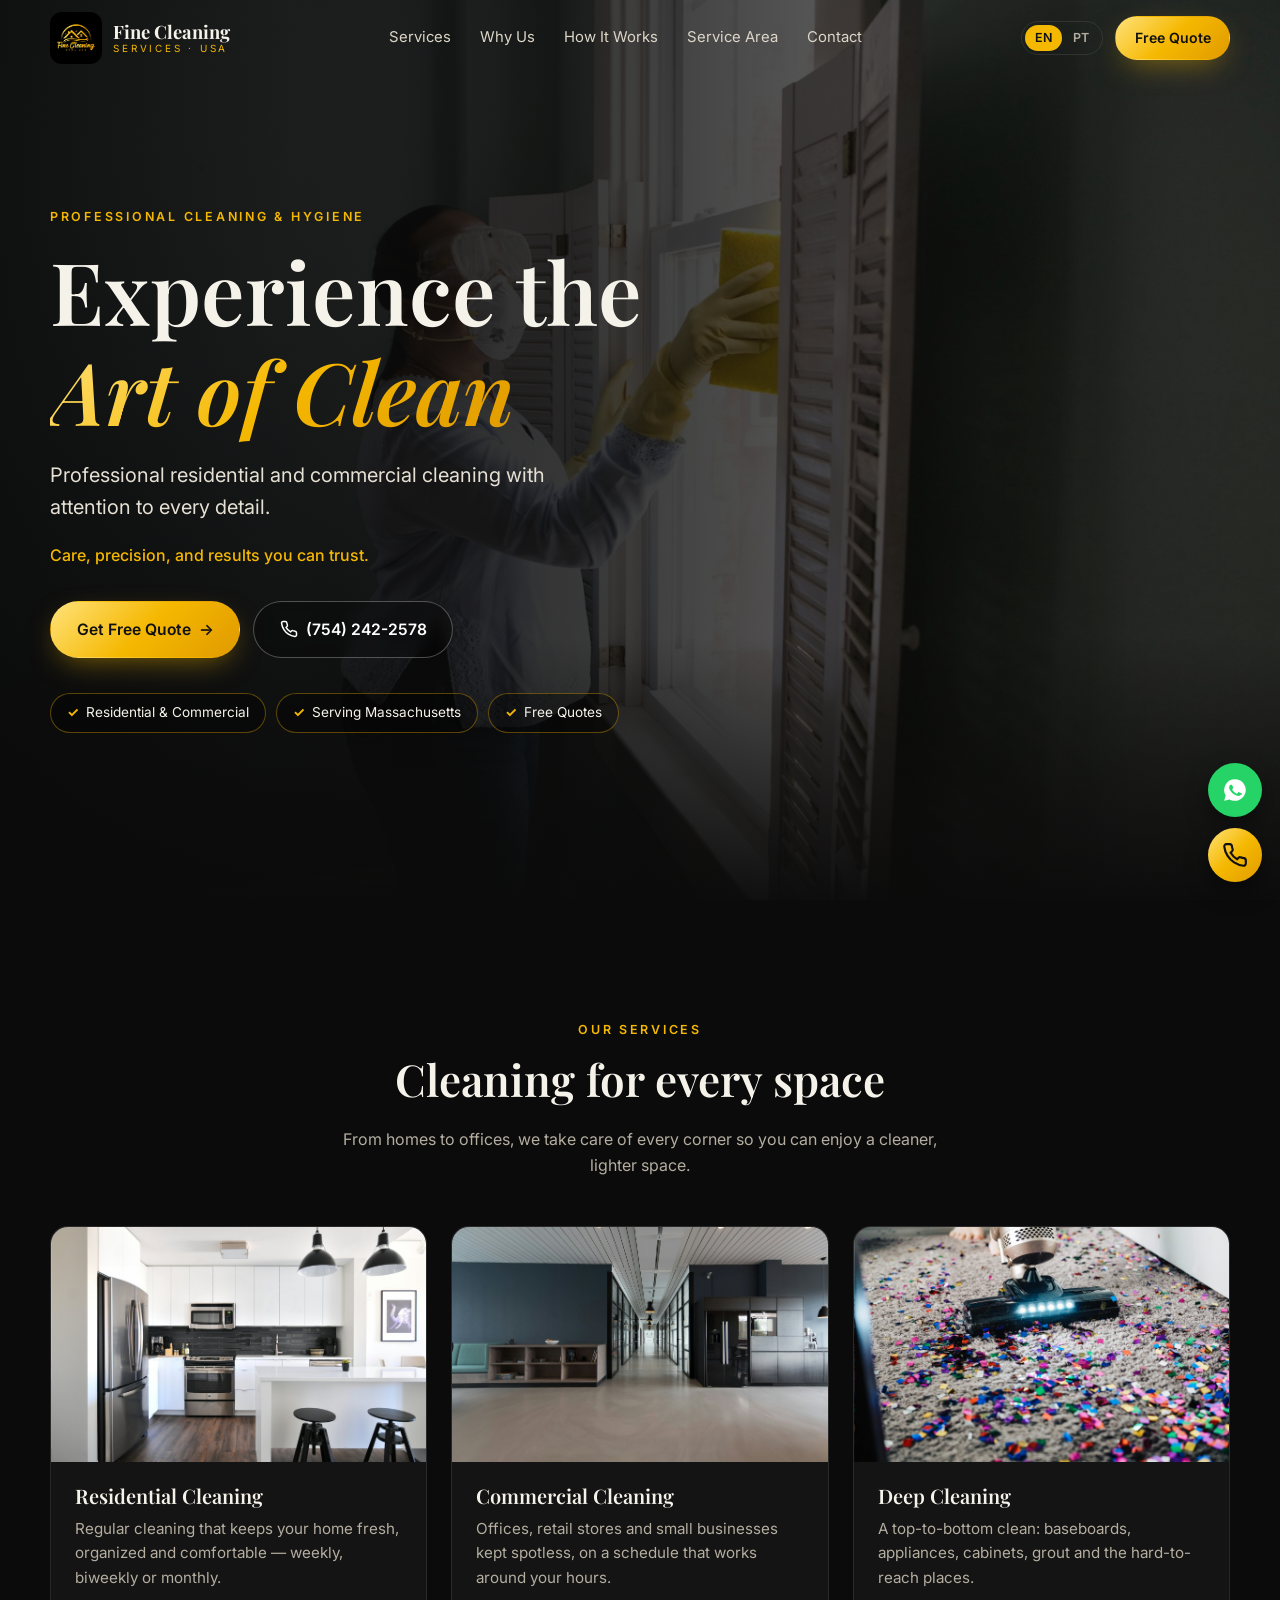
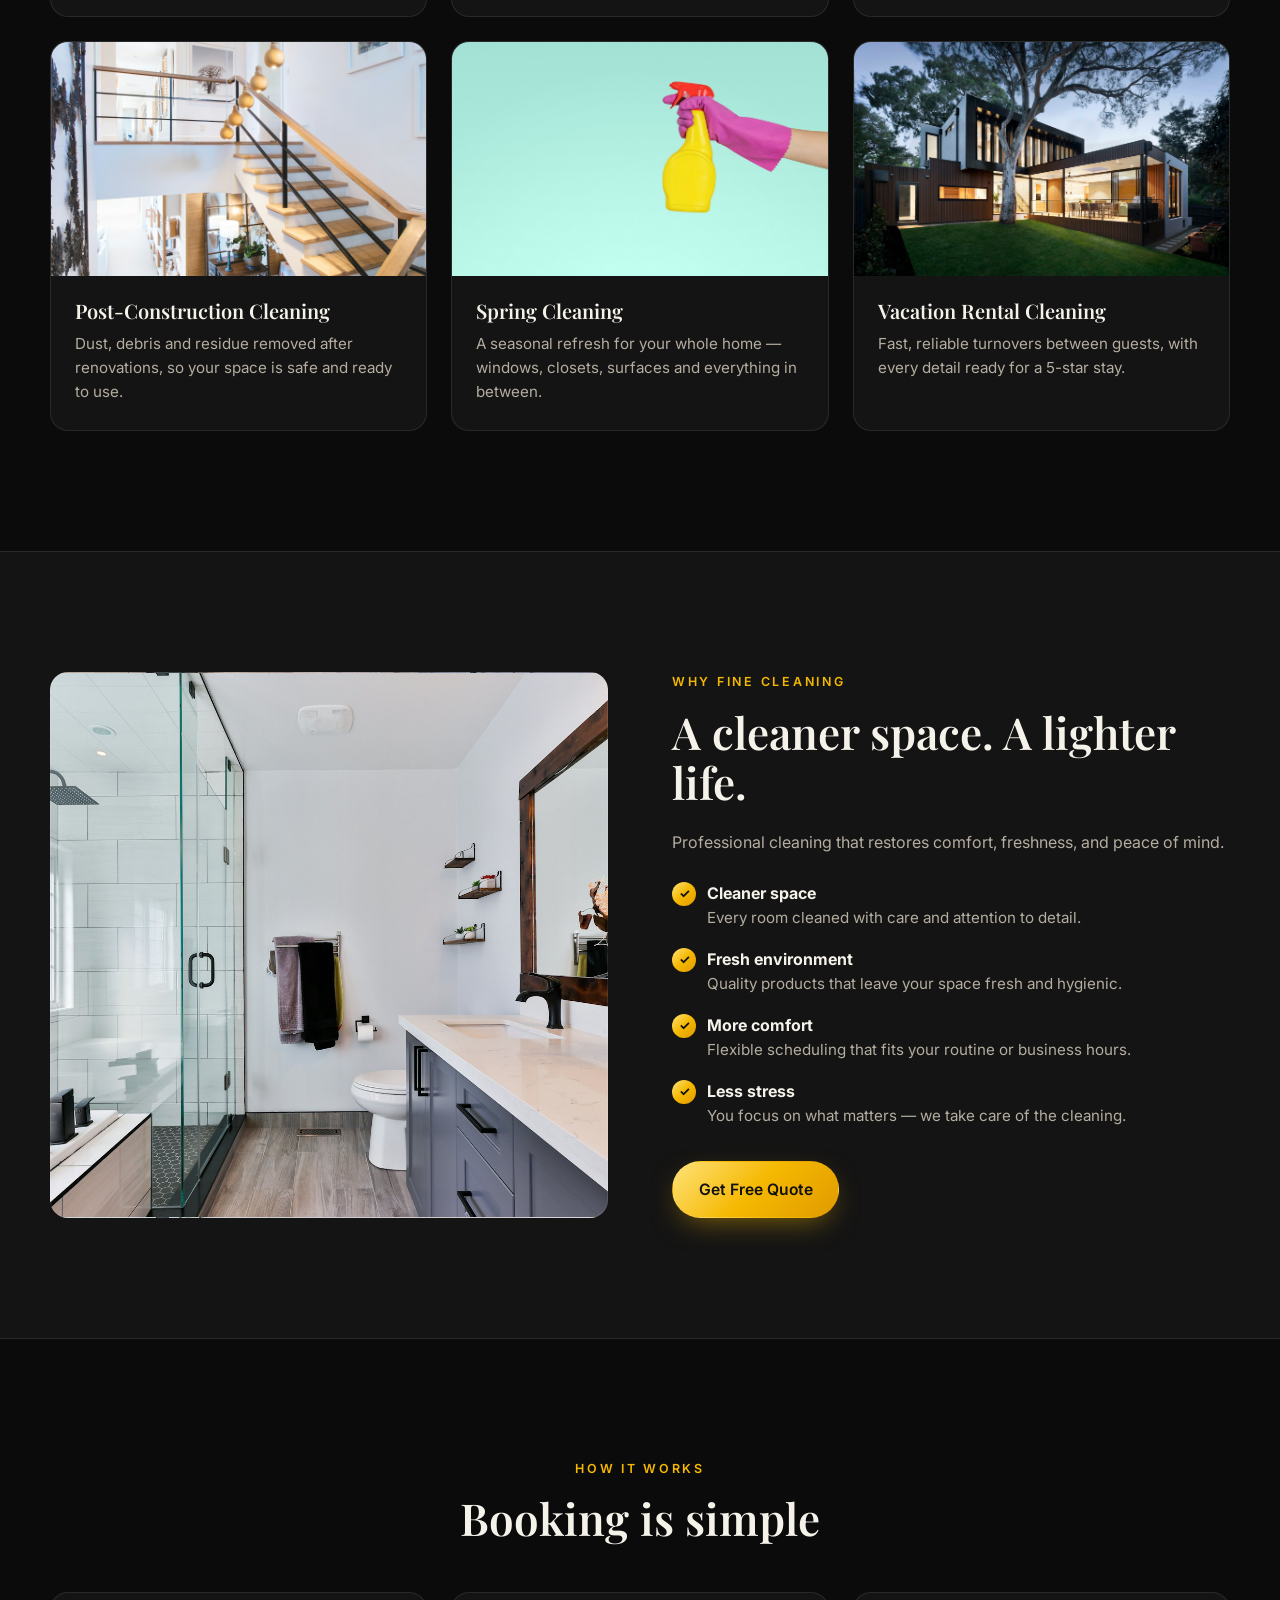
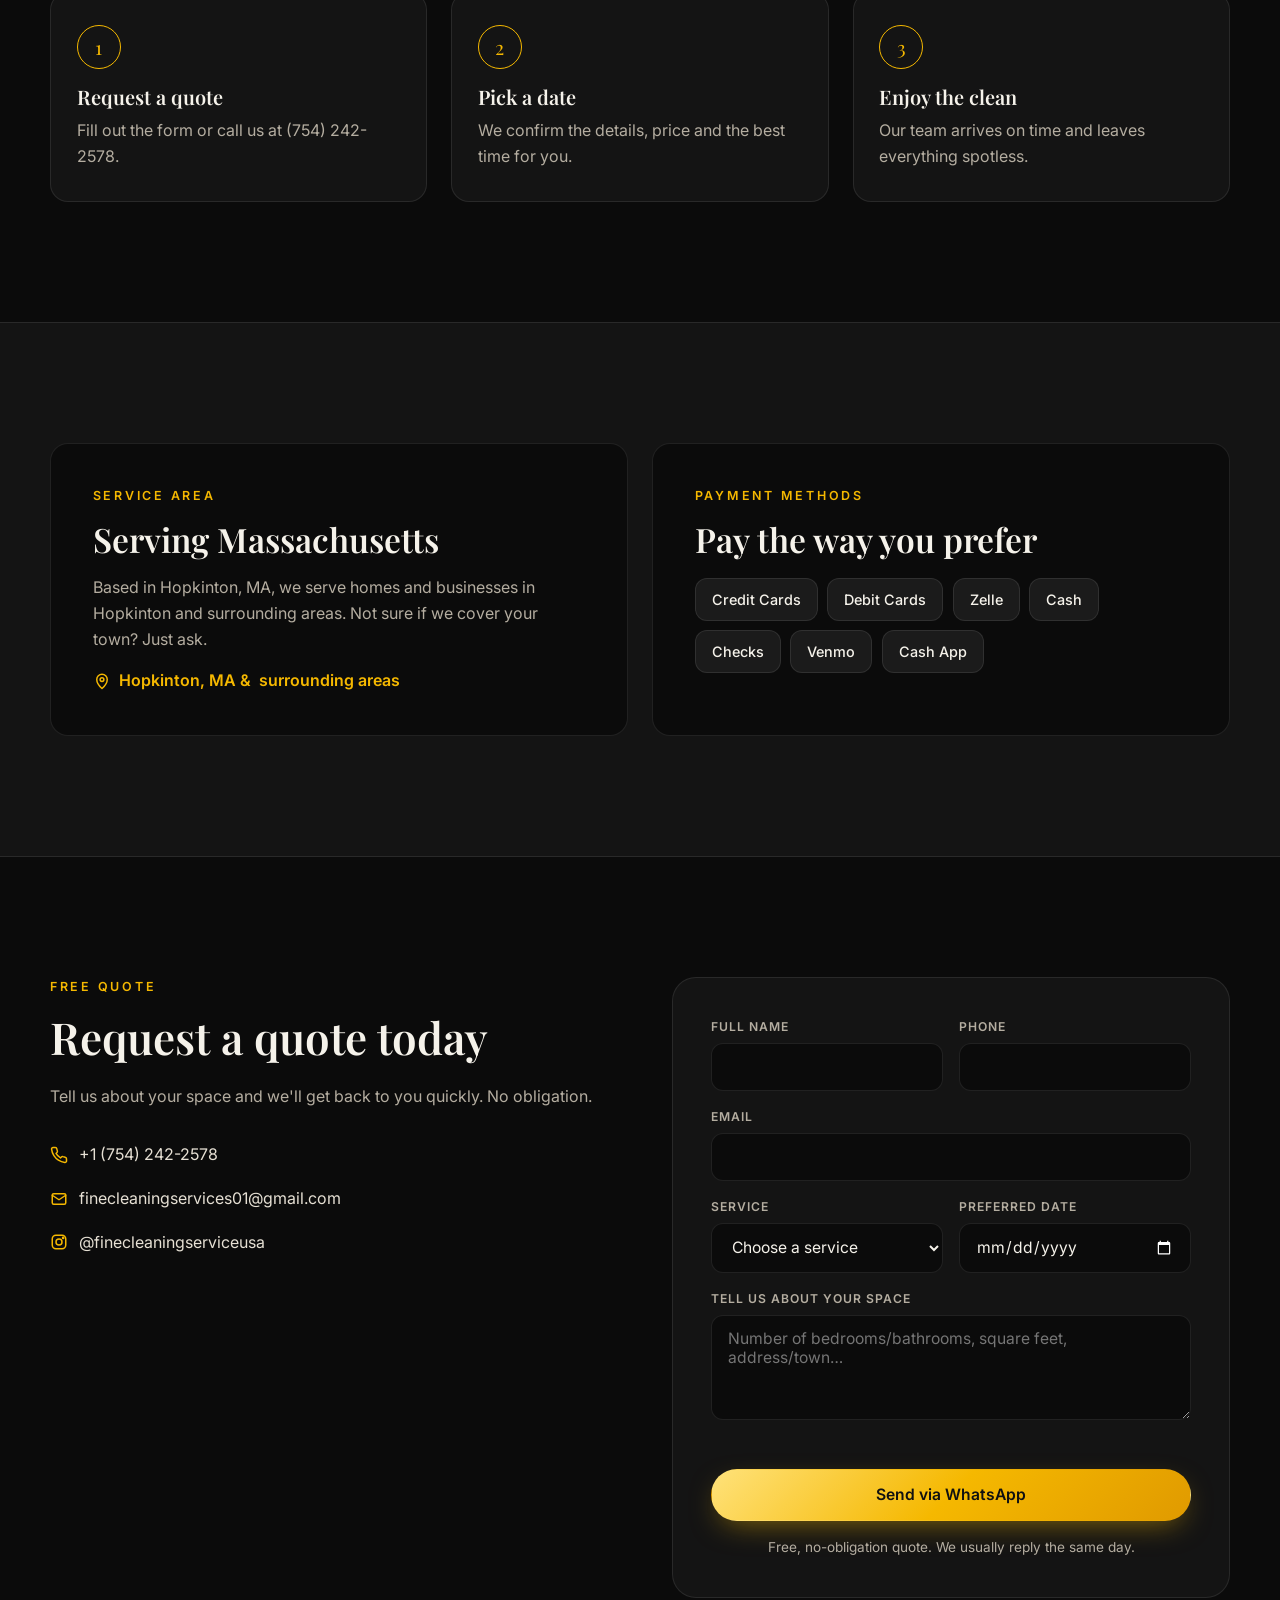
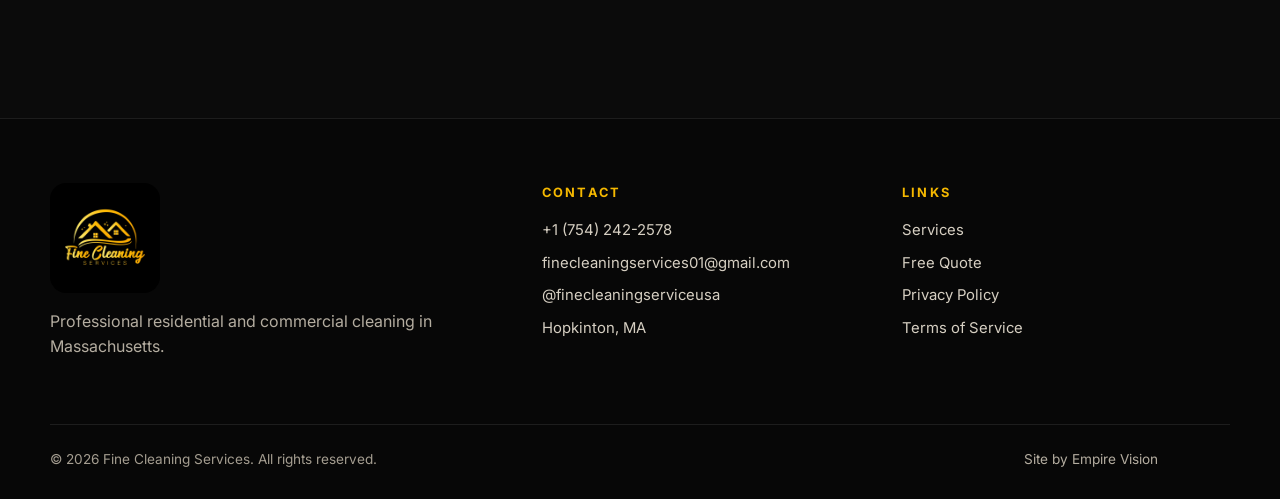
==== index.html @ 03575962 "Fine Cleaning Services website: home, services, quote via WhatsApp, EN/PT, legal pages Co-Authored-B" ====
<!doctype html>
<html lang="en">
<head>
  <meta charset="UTF-8" />
  <meta name="viewport" content="width=device-width, initial-scale=1.0" />
  <title>Fine Cleaning Services — Residential & Commercial Cleaning in Massachusetts</title>
  <meta name="description" content="Professional residential and commercial cleaning in Hopkinton and across Massachusetts. Deep, post-construction, spring and vacation rental cleaning. Free quote: (754) 242-2578." />
  <link rel="canonical" href="https://finecleaningusa.com/" />
  <meta name="theme-color" content="#0B0B0B" />
  <link rel="icon" type="image/webp" href="assets/logo.webp" />
  <link rel="apple-touch-icon" href="assets/logo.webp" />

  <meta property="og:type" content="website" />
  <meta property="og:url" content="https://finecleaningusa.com/" />
  <meta property="og:site_name" content="Fine Cleaning Services" />
  <meta property="og:title" content="Fine Cleaning Services — Residential & Commercial Cleaning in Massachusetts" />
  <meta property="og:description" content="Professional residential and commercial cleaning in Hopkinton and across Massachusetts. Free quote: (754) 242-2578." />
  <meta property="og:image" content="https://finecleaningusa.com/assets/logo.webp" />
  <meta name="twitter:card" content="summary" />
  <meta name="twitter:image" content="https://finecleaningusa.com/assets/logo.webp" />

  <link rel="preconnect" href="https://fonts.googleapis.com" />
  <link rel="preconnect" href="https://fonts.gstatic.com" crossorigin />
  <link href="https://fonts.googleapis.com/css2?family=Inter:wght@400;500;600;700&family=Playfair+Display:wght@500;600;700&display=swap" rel="stylesheet" />
  <link rel="stylesheet" href="assets/styles.css" />

  <script type="application/ld+json">
  {
    "@context": "https://schema.org",
    "@type": "HouseCleaningService",
    "name": "Fine Cleaning Services",
    "alternateName": "Fine Cleaning USA",
    "url": "https://finecleaningusa.com",
    "logo": "https://finecleaningusa.com/assets/logo.webp",
    "telephone": "+1-754-242-2578",
    "email": "finecleaningservices01@gmail.com",
    "address": { "@type": "PostalAddress", "addressLocality": "Hopkinton", "addressRegion": "MA", "addressCountry": "US" },
    "areaServed": ["Hopkinton, MA", "Massachusetts"],
    "paymentAccepted": "Credit Card, Debit Card, Zelle, Cash, Check, Venmo, Cash App",
    "sameAs": ["https://instagram.com/finecleaningserviceusa"]
  }
  </script>
</head>
<body>

<!-- HEADER -->
<header class="header" id="top">
  <div class="container header__inner">
    <a href="#top" class="brand" aria-label="Fine Cleaning Services">
      <img src="assets/logo.webp" alt="Fine Cleaning Services logo" width="52" height="52" />
      <span class="brand__text"><strong>Fine Cleaning</strong><small>SERVICES · USA</small></span>
    </a>
    <nav class="nav" id="nav">
      <a href="#services" data-i18n="nav.services">Services</a>
      <a href="#why" data-i18n="nav.why">Why Us</a>
      <a href="#how" data-i18n="nav.how">How It Works</a>
      <a href="#area" data-i18n="nav.area">Service Area</a>
      <a href="#quote" data-i18n="nav.contact">Contact</a>
    </nav>
    <div class="header__actions">
      <div class="lang" role="group" aria-label="Language">
        <button type="button" data-lang="en" class="is-active">EN</button>
        <button type="button" data-lang="pt">PT</button>
      </div>
      <a href="#quote" class="btn btn--gold btn--sm hide-sm" data-i18n="cta.quote">Free Quote</a>
      <button class="menu-btn" id="menuBtn" aria-label="Menu" aria-expanded="false"><span></span><span></span></button>
    </div>
  </div>
</header>

<main>
<!-- HERO -->
<section class="hero">
  <div class="hero__bg" style="background-image:url('assets/img/hero.jpg')"></div>
  <div class="container hero__content">
    <p class="eyebrow" data-i18n="hero.eyebrow">Professional cleaning &amp; hygiene</p>
    <h1 class="hero__title"><span data-i18n="hero.t1">Experience the</span><br /><em class="gold-text" data-i18n="hero.t2">Art of Clean</em></h1>
    <p class="hero__sub" data-i18n="hero.sub">Professional residential and commercial cleaning with attention to every detail.</p>
    <p class="hero__tag" data-i18n="hero.tag">Care, precision, and results you can trust.</p>
    <div class="hero__ctas">
      <a href="#quote" class="btn btn--gold"><span data-i18n="cta.getQuote">Get Free Quote</span> <span aria-hidden="true">→</span></a>
      <a href="tel:+17542422578" class="btn btn--ghost"><svg class="ico" viewBox="0 0 24 24"><path d="M22 16.9v3a2 2 0 0 1-2.2 2 19.8 19.8 0 0 1-8.6-3.1 19.5 19.5 0 0 1-6-6A19.8 19.8 0 0 1 2.1 4.2 2 2 0 0 1 4.1 2h3a2 2 0 0 1 2 1.7c.1 1 .4 1.9.7 2.8a2 2 0 0 1-.5 2.1L8 9.9a16 16 0 0 0 6 6l1.3-1.3a2 2 0 0 1 2.1-.4c.9.3 1.8.6 2.8.7a2 2 0 0 1 1.7 2z"/></svg> (754) 242-2578</a>
    </div>
    <ul class="chips">
      <li data-i18n="chip.1">Residential &amp; Commercial</li>
      <li data-i18n="chip.2">Serving Massachusetts</li>
      <li data-i18n="chip.3">Free Quotes</li>
    </ul>
  </div>
</section>

<!-- SERVICES -->
<section class="section" id="services">
  <div class="container">
    <div class="section__head">
      <p class="eyebrow" data-i18n="services.eyebrow">Our services</p>
      <h2 data-i18n="services.title">Cleaning for every space</h2>
      <p class="muted" data-i18n="services.sub">From homes to offices, we take care of every corner so you can enjoy a cleaner, lighter space.</p>
    </div>
    <div class="grid grid--3">
      <article class="card">
        <div class="card__img" style="background-image:url('assets/img/residential.jpg')"></div>
        <div class="card__body"><h3 data-i18n="s.res.t">Residential Cleaning</h3><p data-i18n="s.res.d">Regular cleaning that keeps your home fresh, organized and comfortable — weekly, biweekly or monthly.</p></div>
      </article>
      <article class="card">
        <div class="card__img" style="background-image:url('assets/img/commercial.jpg')"></div>
        <div class="card__body"><h3 data-i18n="s.com.t">Commercial Cleaning</h3><p data-i18n="s.com.d">Offices, retail stores and small businesses kept spotless, on a schedule that works around your hours.</p></div>
      </article>
      <article class="card">
        <div class="card__img" style="background-image:url('assets/img/deep.jpg')"></div>
        <div class="card__body"><h3 data-i18n="s.deep.t">Deep Cleaning</h3><p data-i18n="s.deep.d">A top-to-bottom clean: baseboards, appliances, cabinets, grout and the hard-to-reach places.</p></div>
      </article>
      <article class="card">
        <div class="card__img" style="background-image:url('assets/img/post-construction.jpg')"></div>
        <div class="card__body"><h3 data-i18n="s.post.t">Post-Construction Cleaning</h3><p data-i18n="s.post.d">Dust, debris and residue removed after renovations, so your space is safe and ready to use.</p></div>
      </article>
      <article class="card">
        <div class="card__img" style="background-image:url('assets/img/spring.jpg')"></div>
        <div class="card__body"><h3 data-i18n="s.spring.t">Spring Cleaning</h3><p data-i18n="s.spring.d">A seasonal refresh for your whole home — windows, closets, surfaces and everything in between.</p></div>
      </article>
      <article class="card">
        <div class="card__img" style="background-image:url('assets/img/vacation.jpg')"></div>
        <div class="card__body"><h3 data-i18n="s.vac.t">Vacation Rental Cleaning</h3><p data-i18n="s.vac.d">Fast, reliable turnovers between guests, with every detail ready for a 5-star stay.</p></div>
      </article>
    </div>
  </div>
</section>

<!-- WHY -->
<section class="section section--alt" id="why">
  <div class="container split">
    <div class="split__img" style="background-image:url('assets/img/about.jpg')"></div>
    <div>
      <p class="eyebrow" data-i18n="why.eyebrow">Why Fine Cleaning</p>
      <h2 data-i18n="why.title">A cleaner space. A lighter life.</h2>
      <p class="muted" data-i18n="why.sub">Professional cleaning that restores comfort, freshness, and peace of mind.</p>
      <ul class="checks">
        <li><b data-i18n="why.1t">Cleaner space</b><span data-i18n="why.1d">Every room cleaned with care and attention to detail.</span></li>
        <li><b data-i18n="why.2t">Fresh environment</b><span data-i18n="why.2d">Quality products that leave your space fresh and hygienic.</span></li>
        <li><b data-i18n="why.3t">More comfort</b><span data-i18n="why.3d">Flexible scheduling that fits your routine or business hours.</span></li>
        <li><b data-i18n="why.4t">Less stress</b><span data-i18n="why.4d">You focus on what matters — we take care of the cleaning.</span></li>
      </ul>
      <a href="#quote" class="btn btn--gold" data-i18n="cta.getQuote">Get Free Quote</a>
    </div>
  </div>
</section>

<!-- HOW -->
<section class="section" id="how">
  <div class="container">
    <div class="section__head">
      <p class="eyebrow" data-i18n="how.eyebrow">How it works</p>
      <h2 data-i18n="how.title">Booking is simple</h2>
    </div>
    <ol class="steps">
      <li><span class="steps__n">1</span><h3 data-i18n="how.1t">Request a quote</h3><p data-i18n="how.1d">Fill out the form or call us at (754) 242-2578.</p></li>
      <li><span class="steps__n">2</span><h3 data-i18n="how.2t">Pick a date</h3><p data-i18n="how.2d">We confirm the details, price and the best time for you.</p></li>
      <li><span class="steps__n">3</span><h3 data-i18n="how.3t">Enjoy the clean</h3><p data-i18n="how.3d">Our team arrives on time and leaves everything spotless.</p></li>
    </ol>
  </div>
</section>

<!-- AREA + PAYMENT -->
<section class="section section--alt" id="area">
  <div class="container grid grid--2">
    <div class="panel">
      <p class="eyebrow" data-i18n="area.eyebrow">Service area</p>
      <h2 data-i18n="area.title">Serving Massachusetts</h2>
      <p class="muted" data-i18n="area.sub">Based in Hopkinton, MA, we serve homes and businesses in Hopkinton and surrounding areas. Not sure if we cover your town? Just ask.</p>
      <p class="pin"><svg class="ico" viewBox="0 0 24 24"><path d="M12 22s7-6.2 7-12a7 7 0 1 0-14 0c0 5.8 7 12 7 12z"/><circle cx="12" cy="10" r="2.5"/></svg> Hopkinton, MA &amp; <span data-i18n="area.around">surrounding areas</span></p>
    </div>
    <div class="panel">
      <p class="eyebrow" data-i18n="pay.eyebrow">Payment methods</p>
      <h2 data-i18n="pay.title">Pay the way you prefer</h2>
      <ul class="pay">
        <li data-i18n="pay.credit">Credit Cards</li>
        <li data-i18n="pay.debit">Debit Cards</li>
        <li>Zelle</li>
        <li data-i18n="pay.cash">Cash</li>
        <li data-i18n="pay.checks">Checks</li>
        <li>Venmo</li>
        <li>Cash App</li>
      </ul>
    </div>
  </div>
</section>

<!-- QUOTE -->
<section class="section quote" id="quote">
  <div class="container grid grid--2 quote__grid">
    <div>
      <p class="eyebrow" data-i18n="quote.eyebrow">Free quote</p>
      <h2 data-i18n="quote.title">Request a quote today</h2>
      <p class="muted" data-i18n="quote.sub">Tell us about your space and we'll get back to you quickly. No obligation.</p>
      <ul class="contact">
        <li><a href="tel:+17542422578"><svg class="ico" viewBox="0 0 24 24"><path d="M22 16.9v3a2 2 0 0 1-2.2 2 19.8 19.8 0 0 1-8.6-3.1 19.5 19.5 0 0 1-6-6A19.8 19.8 0 0 1 2.1 4.2 2 2 0 0 1 4.1 2h3a2 2 0 0 1 2 1.7c.1 1 .4 1.9.7 2.8a2 2 0 0 1-.5 2.1L8 9.9a16 16 0 0 0 6 6l1.3-1.3a2 2 0 0 1 2.1-.4c.9.3 1.8.6 2.8.7a2 2 0 0 1 1.7 2z"/></svg> +1 (754) 242-2578</a></li>
        <li><a href="mailto:finecleaningservices01@gmail.com"><svg class="ico" viewBox="0 0 24 24"><rect x="3" y="5" width="18" height="14" rx="2"/><path d="m3 7 9 6 9-6"/></svg> finecleaningservices01@gmail.com</a></li>
        <li><a href="https://instagram.com/finecleaningserviceusa" target="_blank" rel="noopener"><svg class="ico" viewBox="0 0 24 24"><rect x="3" y="3" width="18" height="18" rx="5"/><circle cx="12" cy="12" r="4"/><circle cx="17.5" cy="6.5" r=".8"/></svg> @finecleaningserviceusa</a></li>
      </ul>
    </div>

    <form class="form" id="quoteForm" novalidate>
      <div class="form__row">
        <label><span data-i18n="f.name">Full name</span><input name="name" required maxlength="80" autocomplete="name" /></label>
        <label><span data-i18n="f.phone">Phone</span><input name="phone" type="tel" required maxlength="25" autocomplete="tel" /></label>
      </div>
      <label><span data-i18n="f.email">Email</span><input name="email" type="email" required maxlength="255" autocomplete="email" /></label>
      <div class="form__row">
        <label><span data-i18n="f.service">Service</span>
          <select name="service" required>
            <option value="" data-i18n="f.choose">Choose a service</option>
            <option data-i18n="s.res.t">Residential Cleaning</option>
            <option data-i18n="s.com.t">Commercial Cleaning</option>
            <option data-i18n="s.deep.t">Deep Cleaning</option>
            <option data-i18n="s.post.t">Post-Construction Cleaning</option>
            <option data-i18n="s.spring.t">Spring Cleaning</option>
            <option data-i18n="s.vac.t">Vacation Rental Cleaning</option>
          </select>
        </label>
        <label><span data-i18n="f.date">Preferred date</span><input name="date" type="date" required /></label>
      </div>
      <label><span data-i18n="f.msg">Tell us about your space</span><textarea name="message" rows="4" maxlength="1000" data-i18n-ph="f.msgPh" placeholder="Number of bedrooms/bathrooms, square feet, address/town…"></textarea></label>
      <p class="form__error" id="formError" role="alert"></p>
      <button class="btn btn--gold btn--block" type="submit"><span data-i18n="f.submit">Send via WhatsApp</span></button>
      <p class="form__note" data-i18n="f.note">Free, no-obligation quote. We usually reply the same day.</p>
      <div class="form__done" id="formDone" hidden>
        <h3 data-i18n="f.doneT">Thank you!</h3>
        <p data-i18n="f.doneD">WhatsApp opened with your request. Just tap send — we'll get back to you soon.</p>
      </div>
    </form>
  </div>
</section>
</main>

<!-- FOOTER -->
<footer class="footer">
  <div class="container footer__grid">
    <div>
      <img src="assets/logo.webp" alt="Fine Cleaning Services" width="110" height="110" />
      <p class="muted" data-i18n="foot.about">Professional residential and commercial cleaning in Massachusetts.</p>
    </div>
    <div>
      <h4 data-i18n="foot.contact">Contact</h4>
      <ul>
        <li><a href="tel:+17542422578">+1 (754) 242-2578</a></li>
        <li><a href="mailto:finecleaningservices01@gmail.com">finecleaningservices01@gmail.com</a></li>
        <li><a href="https://instagram.com/finecleaningserviceusa" target="_blank" rel="noopener">@finecleaningserviceusa</a></li>
        <li>Hopkinton, MA</li>
      </ul>
    </div>
    <div>
      <h4 data-i18n="foot.links">Links</h4>
      <ul>
        <li><a href="#services" data-i18n="nav.services">Services</a></li>
        <li><a href="#quote" data-i18n="cta.quote">Free Quote</a></li>
        <li><a href="privacy.html" data-i18n="foot.privacy">Privacy Policy</a></li>
        <li><a href="terms.html" data-i18n="foot.terms">Terms of Service</a></li>
      </ul>
    </div>
  </div>
  <div class="container footer__bottom">
    <span>© <span id="year"></span> Fine Cleaning Services. <span data-i18n="foot.rights">All rights reserved.</span></span>
    <span class="muted">Site by Empire Vision</span>
  </div>
</footer>

<!-- FLOATING -->
<div class="float">
  <a href="https://wa.me/17542422578" target="_blank" rel="noopener" class="float__btn float__btn--wa" aria-label="WhatsApp">
    <svg viewBox="0 0 24 24"><path d="M12 2a10 10 0 0 0-8.6 15.1L2 22l5-1.3A10 10 0 1 0 12 2zm5.5 14.2c-.2.6-1.3 1.2-1.8 1.2-.5.1-1 .2-3.3-.7-2.8-1.1-4.5-4-4.7-4.2-.1-.2-1.1-1.5-1.1-2.8s.7-2 1-2.3c.2-.3.5-.3.7-.3h.5c.2 0 .4 0 .6.5l.9 2.1c.1.2.1.3 0 .5l-.3.5-.4.4c-.1.1-.3.3-.1.6.2.3.8 1.3 1.7 2.1 1.2 1 2.1 1.3 2.4 1.5.3.1.5.1.6-.1l.9-1.1c.2-.3.4-.2.7-.1l2 1c.3.1.5.2.5.3.1.1.1.6-.1 1.2z"/></svg>
  </a>
  <a href="tel:+17542422578" class="float__btn float__btn--call" aria-label="Call">
    <svg viewBox="0 0 24 24"><path d="M22 16.9v3a2 2 0 0 1-2.2 2 19.8 19.8 0 0 1-8.6-3.1 19.5 19.5 0 0 1-6-6A19.8 19.8 0 0 1 2.1 4.2 2 2 0 0 1 4.1 2h3a2 2 0 0 1 2 1.7c.1 1 .4 1.9.7 2.8a2 2 0 0 1-.5 2.1L8 9.9a16 16 0 0 0 6 6l1.3-1.3a2 2 0 0 1 2.1-.4c.9.3 1.8.6 2.8.7a2 2 0 0 1 1.7 2z"/></svg>
  </a>
</div>

<script src="assets/main.js"></script>
</body>
</html>
---- assets/styles.css ----
:root {
  --bg: #0b0b0b;
  --surface: #141414;
  --surface-2: #1b1b1b;
  --line: rgba(255, 255, 255, 0.09);
  --text: #f5f2ea;
  --muted: #b4ada0;
  --gold: #f5b800;
  --gold-grad: linear-gradient(135deg, #ffe27a 0%, #f5b800 50%, #e09a00 100%);
  --radius: 18px;
  --serif: "Playfair Display", Georgia, serif;
  --sans: "Inter", system-ui, -apple-system, Segoe UI, sans-serif;
}

* { box-sizing: border-box; }
html { scroll-behavior: smooth; scroll-padding-top: 84px; }
body { margin: 0; background: var(--bg); color: var(--text); font: 16px/1.6 var(--sans); -webkit-font-smoothing: antialiased; }
img { max-width: 100%; display: block; }
a { color: inherit; text-decoration: none; }
h1, h2, h3 { font-family: var(--serif); font-weight: 600; line-height: 1.15; margin: 0 0 .5em; }
h2 { font-size: clamp(1.9rem, 4vw, 2.75rem); }
h3 { font-size: 1.25rem; }
p { margin: 0 0 1em; }
.container { width: min(1180px, 100% - 32px); margin-inline: auto; }
.muted { color: var(--muted); }
.eyebrow { color: var(--gold); font-size: .78rem; font-weight: 600; letter-spacing: .22em; text-transform: uppercase; margin-bottom: .9rem; }
.gold-text { background: var(--gold-grad); -webkit-background-clip: text; background-clip: text; color: transparent; font-style: italic; }
.ico { width: 18px; height: 18px; fill: none; stroke: currentColor; stroke-width: 2; stroke-linecap: round; stroke-linejoin: round; flex-shrink: 0; }

/* Buttons */
.btn { display: inline-flex; align-items: center; justify-content: center; gap: .5rem; padding: .95rem 1.6rem; border-radius: 999px; font-weight: 600; font-size: .98rem; border: 1px solid transparent; cursor: pointer; transition: transform .2s, box-shadow .2s, background .2s; font-family: inherit; }
.btn--gold { background: var(--gold-grad); color: #111; box-shadow: 0 10px 30px -10px rgba(245, 184, 0, .55); }
.btn--gold:hover { transform: translateY(-2px); box-shadow: 0 14px 34px -10px rgba(245, 184, 0, .7); }
.btn--ghost { border-color: rgba(255, 255, 255, .28); color: #fff; background: rgba(0, 0, 0, .25); backdrop-filter: blur(6px); }
.btn--ghost:hover { border-color: var(--gold); color: var(--gold); }
.btn--sm { padding: .6rem 1.15rem; font-size: .88rem; }
.btn--block { width: 100%; }

/* Header */
.header { position: fixed; inset: 0 0 auto; z-index: 50; transition: background .3s, border-color .3s; border-bottom: 1px solid transparent; }
.header.is-scrolled { background: rgba(11, 11, 11, .88); backdrop-filter: blur(12px); border-color: var(--line); }
.header__inner { display: flex; align-items: center; justify-content: space-between; gap: 1rem; height: 76px; }
.brand { display: flex; align-items: center; gap: .7rem; }
.brand img { border-radius: 12px; }
.brand__text { display: flex; flex-direction: column; line-height: 1.1; }
.brand__text strong { font-family: var(--serif); font-size: 1.15rem; }
.brand__text small { font-size: .62rem; letter-spacing: .28em; color: var(--gold); }
.nav { display: flex; gap: 1.8rem; font-size: .93rem; color: #ddd6c8; }
.nav a:hover { color: var(--gold); }
.header__actions { display: flex; align-items: center; gap: .75rem; }
.lang { display: flex; border: 1px solid var(--line); border-radius: 999px; padding: 3px; }
.lang button { background: none; border: 0; color: var(--muted); font: 600 .78rem var(--sans); padding: .35rem .65rem; border-radius: 999px; cursor: pointer; }
.lang button.is-active { background: var(--gold); color: #111; }
.menu-btn { display: none; width: 42px; height: 42px; border-radius: 12px; border: 1px solid var(--line); background: none; cursor: pointer; flex-direction: column; justify-content: center; align-items: center; gap: 6px; }
.menu-btn span { width: 18px; height: 2px; background: #fff; transition: transform .25s; }
.menu-btn[aria-expanded="true"] span:first-child { transform: translateY(4px) rotate(45deg); }
.menu-btn[aria-expanded="true"] span:last-child { transform: translateY(-4px) rotate(-45deg); }

/* Hero */
.hero { position: relative; min-height: 100svh; display: flex; align-items: center; padding: 120px 0 80px; overflow: hidden; }
.hero__bg { position: absolute; inset: 0; background-size: cover; background-position: center 30%; transform: scale(1.04); }
.hero__bg::after { content: ""; position: absolute; inset: 0; background: linear-gradient(90deg, rgba(11,11,11,.96) 0%, rgba(11,11,11,.82) 45%, rgba(11,11,11,.45) 100%), linear-gradient(0deg, var(--bg) 0%, transparent 30%); }
.hero__content { position: relative; max-width: 1180px; }
.hero__title { font-size: clamp(2.8rem, 7vw, 5.4rem); font-weight: 600; margin-bottom: 1.2rem; max-width: 12ch; }
.hero__sub { font-size: clamp(1.05rem, 2vw, 1.25rem); color: #e6e0d4; max-width: 34rem; }
.hero__tag { color: var(--gold); font-weight: 500; }
.hero__ctas { display: flex; flex-wrap: wrap; gap: .8rem; margin: 2rem 0 2.2rem; }
.chips { list-style: none; padding: 0; margin: 0; display: flex; flex-wrap: wrap; gap: .6rem; }
.chips li { font-size: .85rem; padding: .5rem 1rem; border: 1px solid rgba(245, 184, 0, .35); border-radius: 999px; background: rgba(0, 0, 0, .35); }
.chips li::before { content: "✓"; color: var(--gold); margin-right: .45rem; font-weight: 700; }

/* Sections */
.section { padding: clamp(72px, 10vw, 120px) 0; }
.section--alt { background: var(--surface); border-block: 1px solid var(--line); }
.section__head { text-align: center; max-width: 640px; margin: 0 auto 3rem; }
.grid { display: grid; gap: 1.5rem; }
.grid--2 { grid-template-columns: repeat(2, 1fr); }
.grid--3 { grid-template-columns: repeat(3, 1fr); }

/* Cards */
.card { background: var(--surface); border: 1px solid var(--line); border-radius: var(--radius); overflow: hidden; transition: transform .3s, border-color .3s; }
.card:hover { transform: translateY(-4px); border-color: rgba(245, 184, 0, .45); }
.card__img { aspect-ratio: 16/10; background-size: cover; background-position: center; }
.card__body { padding: 1.4rem 1.5rem 1.6rem; }
.card__body p { color: var(--muted); font-size: .95rem; margin: 0; }

/* Split */
.split { display: grid; grid-template-columns: 1fr 1fr; gap: clamp(2rem, 5vw, 4rem); align-items: center; }
.split__img { min-height: 460px; height: 100%; border-radius: var(--radius); background-size: cover; background-position: center; border: 1px solid var(--line); }
.checks { list-style: none; padding: 0; margin: 1.6rem 0 2rem; display: grid; gap: 1rem; }
.checks li { display: grid; padding-left: 2.2rem; position: relative; }
.checks li::before { content: "✓"; position: absolute; left: 0; top: .1rem; width: 1.5rem; height: 1.5rem; border-radius: 50%; background: var(--gold-grad); color: #111; font-size: .8rem; font-weight: 700; display: grid; place-items: center; }
.checks span { color: var(--muted); font-size: .95rem; }

/* Steps */
.steps { list-style: none; padding: 0; margin: 0; display: grid; grid-template-columns: repeat(3, 1fr); gap: 1.5rem; }
.steps li { background: var(--surface); border: 1px solid var(--line); border-radius: var(--radius); padding: 2rem 1.6rem; }
.steps__n { display: inline-grid; place-items: center; width: 44px; height: 44px; border-radius: 50%; border: 1px solid var(--gold); color: var(--gold); font-family: var(--serif); font-size: 1.2rem; margin-bottom: 1rem; }
.steps p { color: var(--muted); margin: 0; }

/* Area / Pay */
.panel { background: var(--bg); border: 1px solid var(--line); border-radius: var(--radius); padding: clamp(1.6rem, 4vw, 2.6rem); }
.panel h2 { font-size: clamp(1.6rem, 3vw, 2.1rem); }
.pin { display: flex; align-items: center; gap: .5rem; color: var(--gold); font-weight: 600; margin: 0; }
.pay { list-style: none; padding: 0; margin: 1.2rem 0 0; display: flex; flex-wrap: wrap; gap: .6rem; }
.pay li { padding: .55rem 1rem; border-radius: 12px; background: var(--surface-2); border: 1px solid var(--line); font-size: .9rem; font-weight: 500; }

/* Quote */
.quote__grid { align-items: start; gap: clamp(2rem, 5vw, 4rem); }
.contact { list-style: none; padding: 0; margin: 2rem 0 0; display: grid; gap: .9rem; }
.contact a { display: inline-flex; align-items: center; gap: .7rem; color: #e6e0d4; word-break: break-all; }
.contact a:hover { color: var(--gold); }
.contact .ico { color: var(--gold); }
.form { position: relative; background: var(--surface); border: 1px solid var(--line); border-radius: 24px; padding: clamp(1.4rem, 4vw, 2.4rem); display: grid; gap: 1rem; }
.form__row { display: grid; grid-template-columns: 1fr 1fr; gap: 1rem; }
.form label { display: grid; gap: .4rem; font-size: .76rem; font-weight: 600; letter-spacing: .08em; text-transform: uppercase; color: var(--muted); }
.form input, .form select, .form textarea { width: 100%; background: var(--bg); color: var(--text); border: 1px solid var(--line); border-radius: 12px; padding: .85rem 1rem; font: 400 .98rem var(--sans); letter-spacing: 0; text-transform: none; transition: border-color .2s, box-shadow .2s; }
.form input:focus, .form select:focus, .form textarea:focus { outline: none; border-color: var(--gold); box-shadow: 0 0 0 3px rgba(245, 184, 0, .18); }
.form textarea { resize: vertical; }
.form input[type="date"] { color-scheme: dark; }
.form__error { color: #ff8a7a; font-size: .9rem; margin: 0; min-height: 1.2em; }
.form__note { text-align: center; color: var(--muted); font-size: .85rem; margin: 0; }
.form__done { position: absolute; inset: 0; background: var(--surface); border-radius: 24px; display: grid; place-content: center; text-align: center; padding: 2rem; }
.form__done h3 { color: var(--gold); font-size: 1.8rem; }
[hidden] { display: none !important; }

/* Footer */
.footer { border-top: 1px solid var(--line); padding: 64px 0 28px; background: #070707; }
.footer__grid { display: grid; grid-template-columns: 1.4fr 1fr 1fr; gap: 2rem; }
.footer__grid img { border-radius: 16px; margin-bottom: 1rem; }
.footer h4 { font-size: .8rem; letter-spacing: .18em; text-transform: uppercase; color: var(--gold); margin: 0 0 1rem; }
.footer ul { list-style: none; padding: 0; margin: 0; display: grid; gap: .55rem; color: #d6cfc2; font-size: .93rem; }
.footer ul a:hover { color: var(--gold); }
.footer__bottom { display: flex; justify-content: space-between; flex-wrap: wrap; gap: .6rem; margin-top: 3rem; padding: 1.5rem 72px 0 0; border-top: 1px solid var(--line); font-size: .85rem; color: #a49d90; }

/* Floating buttons */
.float { position: fixed; right: 18px; bottom: 18px; z-index: 60; display: grid; gap: .7rem; }
.float__btn { width: 54px; height: 54px; border-radius: 50%; display: grid; place-items: center; box-shadow: 0 10px 25px rgba(0, 0, 0, .45); transition: transform .2s; }
.float__btn:hover { transform: scale(1.07); }
.float__btn svg { width: 26px; height: 26px; }
.float__btn--wa { background: #25d366; }
.float__btn--wa svg { fill: #fff; }
.float__btn--call { background: var(--gold-grad); }
.float__btn--call svg { fill: none; stroke: #111; stroke-width: 2; }

/* Legal pages */
.legal { padding: 140px 0 80px; }
.legal .container { max-width: 760px; }
.legal h2 { font-size: 1.35rem; margin-top: 2rem; }
.legal p { color: #d6cfc2; }
.gold-link { color: var(--gold); word-break: break-word; }
.gold-link:hover { text-decoration: underline; }

/* Reveal */
.reveal { opacity: 0; transform: translateY(24px); transition: opacity .7s ease, transform .7s ease; }
.reveal.is-in { opacity: 1; transform: none; }
@media (prefers-reduced-motion: reduce) { .reveal { opacity: 1; transform: none; } html { scroll-behavior: auto; } }

/* Responsive */
@media (max-width: 980px) {
  .grid--3 { grid-template-columns: repeat(2, 1fr); }
  .nav { position: fixed; inset: 76px 0 auto; flex-direction: column; gap: 0; background: rgba(11, 11, 11, .97); border-bottom: 1px solid var(--line); padding: .5rem 16px 1rem; transform: translateY(-120%); transition: transform .3s; z-index: -1; }
  .nav.is-open { transform: none; }
  .nav a { padding: .9rem 0; border-bottom: 1px solid var(--line); font-size: 1rem; }
  .menu-btn { display: flex; }
  .header { background: rgba(11, 11, 11, .88); backdrop-filter: blur(12px); }
}
@media (max-width: 760px) {
  .grid--2, .grid--3, .split, .steps, .footer__grid, .form__row { grid-template-columns: 1fr; }
  .split__img { min-height: 260px; }
  .hide-sm { display: none; }
  .btn, .brand__text strong { white-space: nowrap; }
  .brand img { width: 44px; height: 44px; }
  .header .btn--sm { padding: .5rem .8rem; }
  .brand__text small { display: none; }
  .hero { padding-top: 110px; }
  .hero__bg::after { background: linear-gradient(180deg, rgba(11,11,11,.7) 0%, rgba(11,11,11,.88) 55%, var(--bg) 100%); }
  .hero__ctas .btn { flex: 1 1 100%; }
}
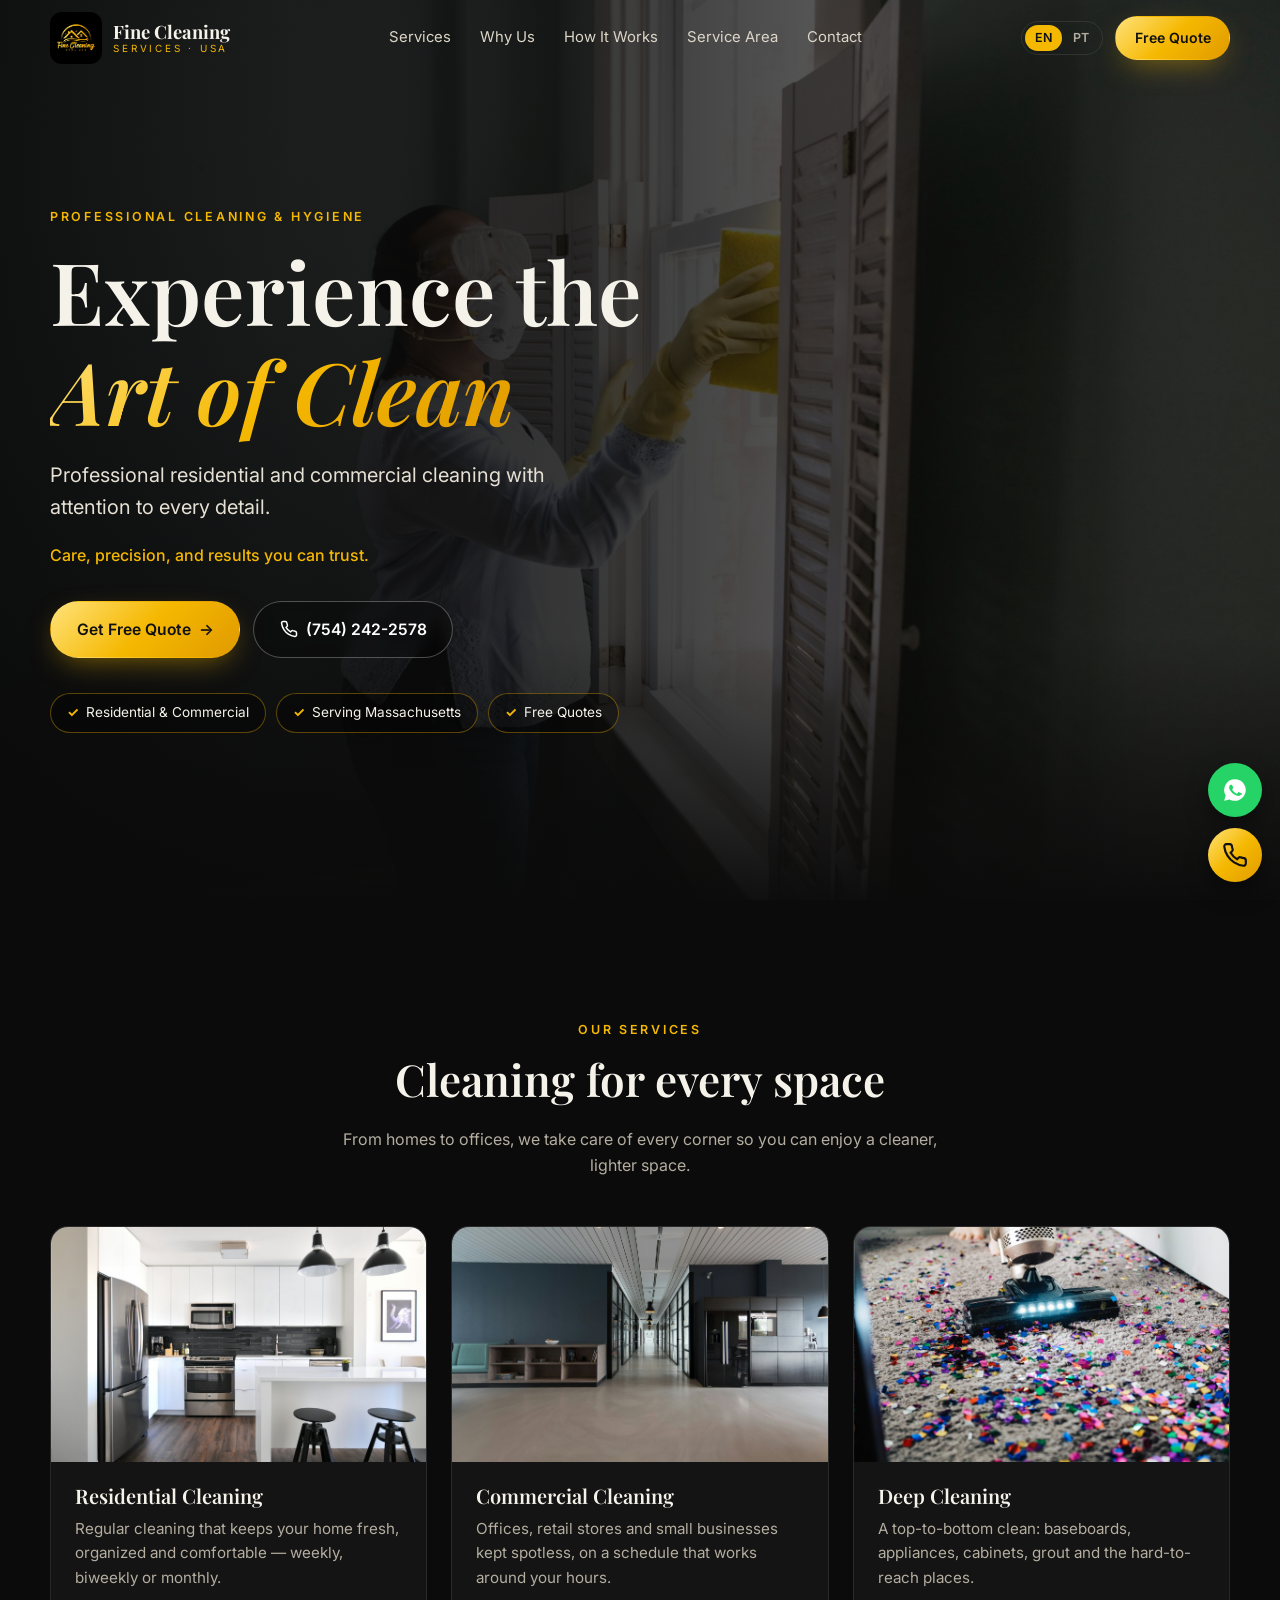
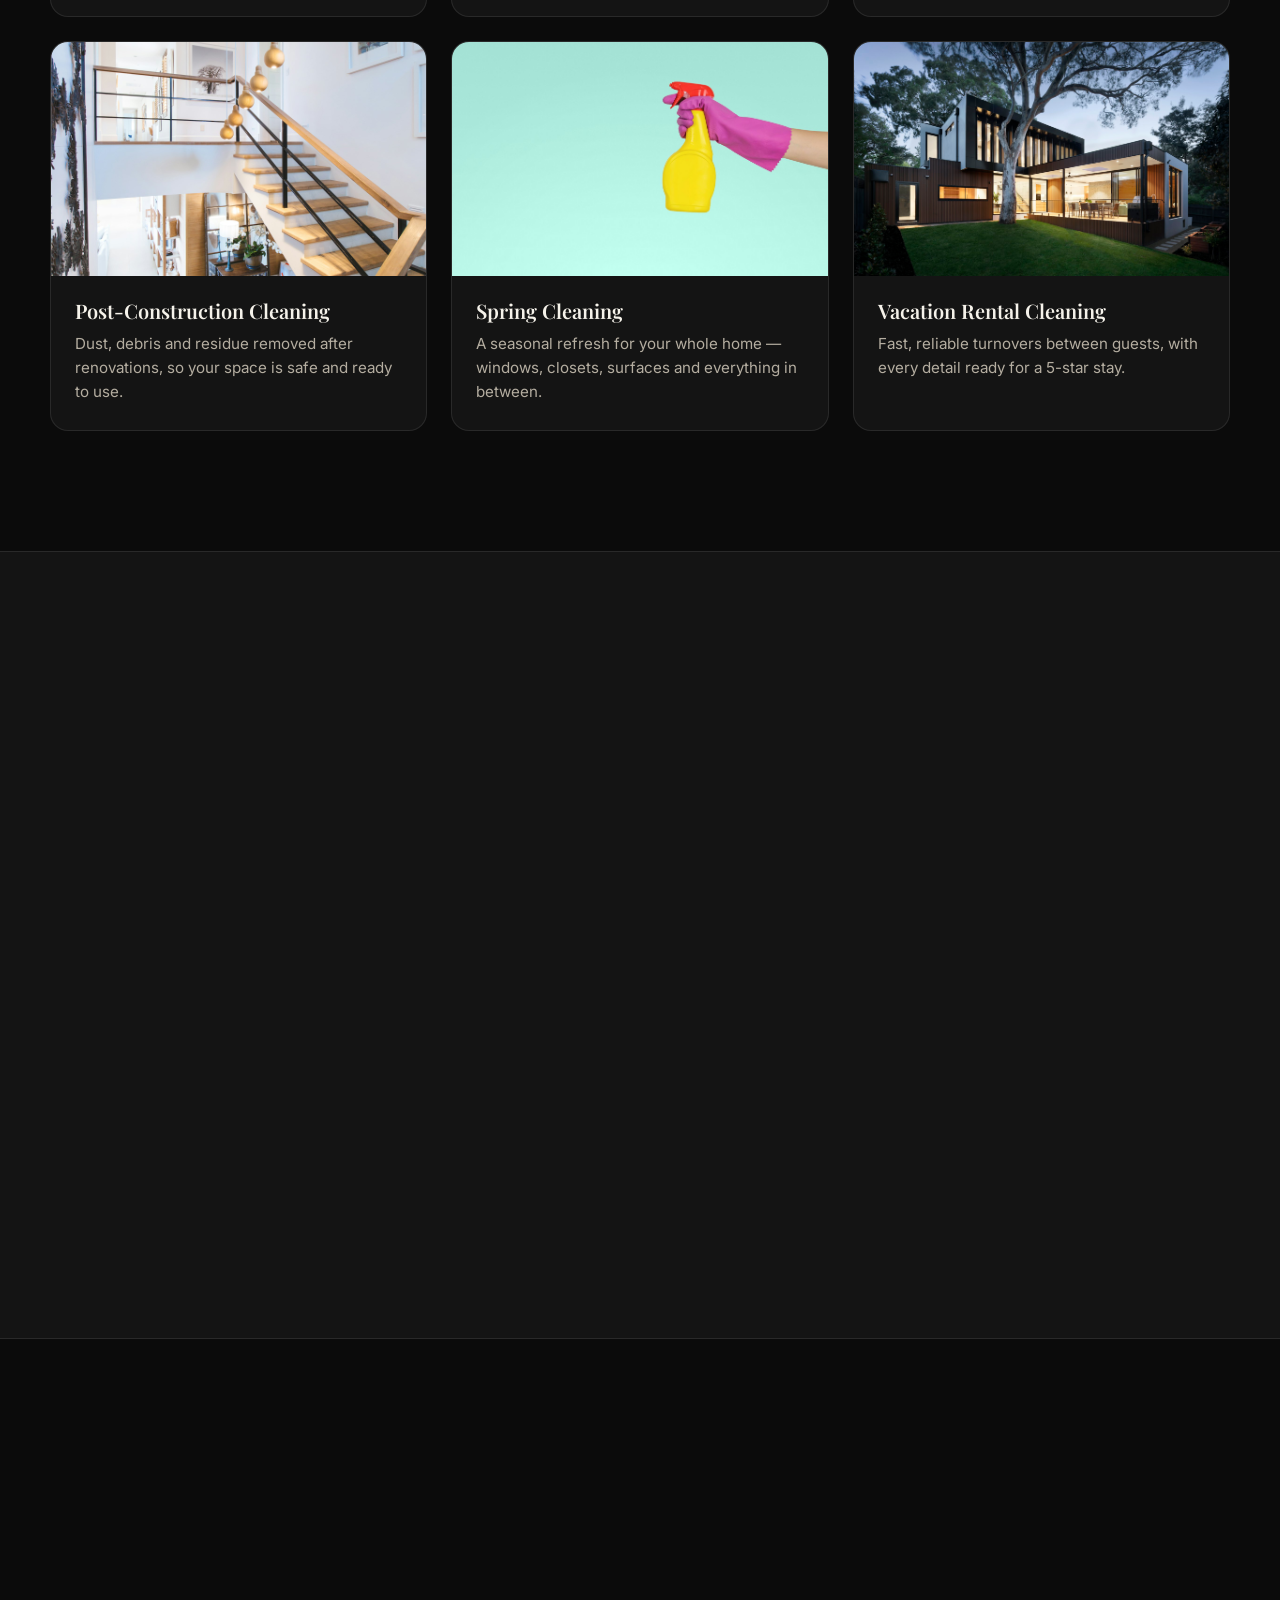
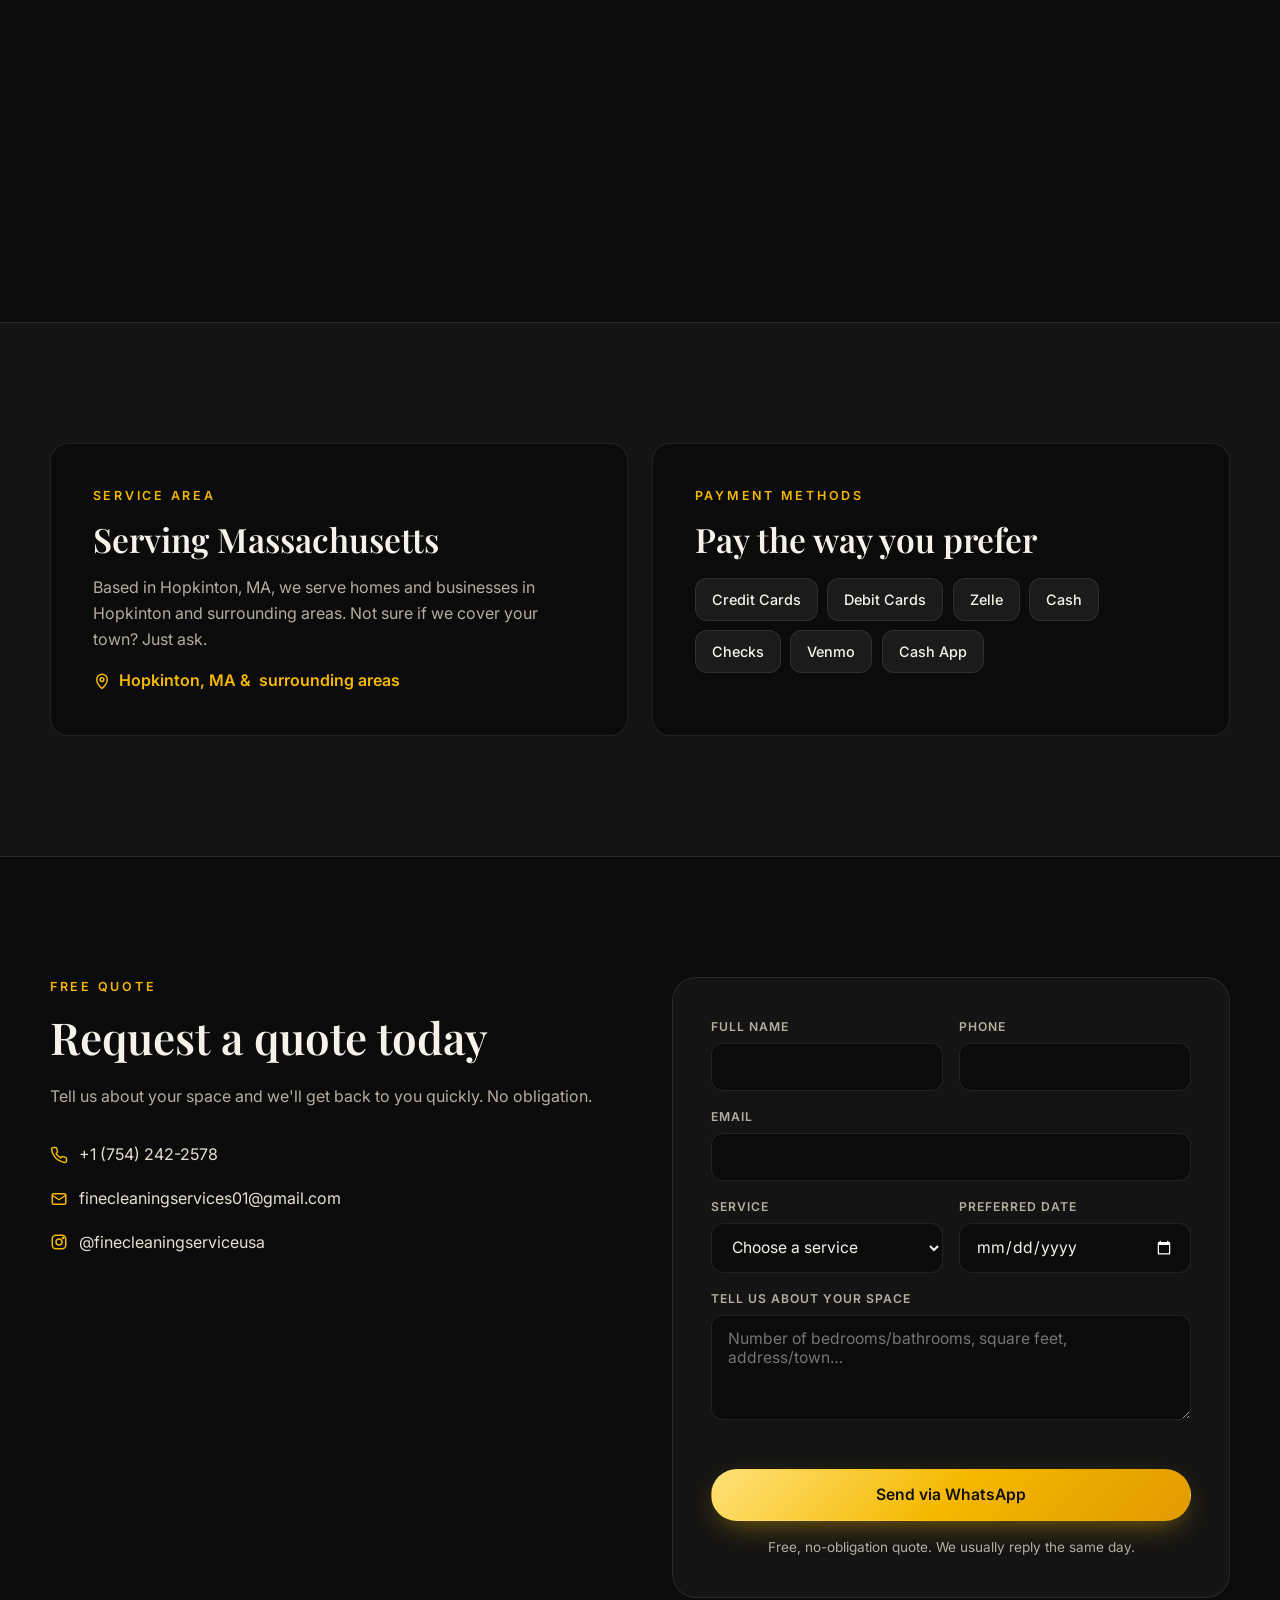
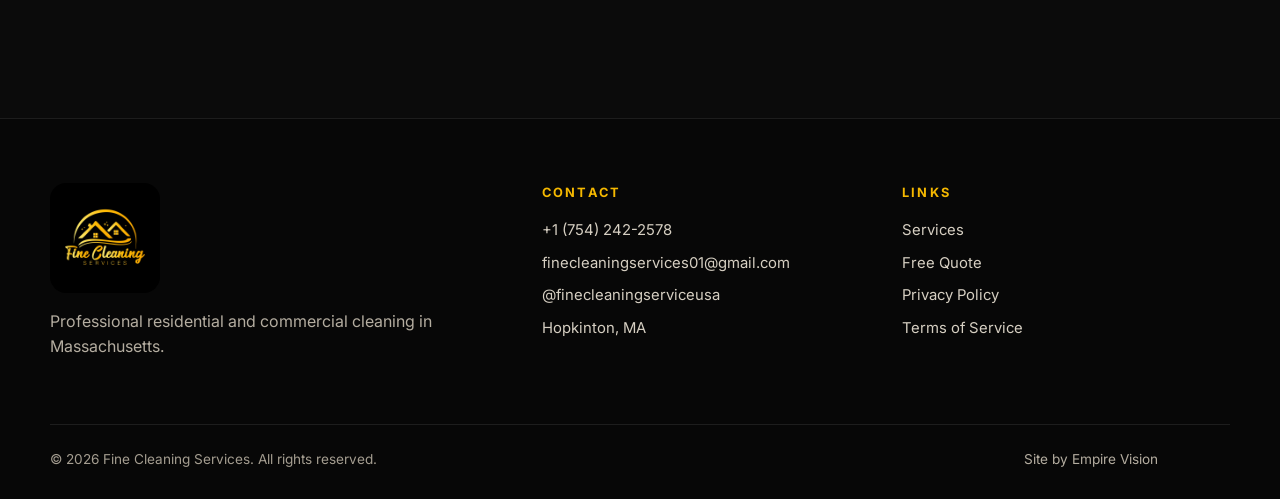
==== commit c6e7d685: "Use www.finecleaningusa.com as canonical address Co-Authored-By: Claude Opus 5.5 <noreply@anthropic." ====
--- a/index.html
+++ b/index.html
@@ -5,19 +5,19 @@
   <meta name="viewport" content="width=device-width, initial-scale=1.0" />
   <title>Fine Cleaning Services — Residential & Commercial Cleaning in Massachusetts</title>
   <meta name="description" content="Professional residential and commercial cleaning in Hopkinton and across Massachusetts. Deep, post-construction, spring and vacation rental cleaning. Free quote: (754) 242-2578." />
-  <link rel="canonical" href="https://finecleaningusa.com/" />
+  <link rel="canonical" href="https://www.finecleaningusa.com/" />
   <meta name="theme-color" content="#0B0B0B" />
   <link rel="icon" type="image/webp" href="assets/logo.webp" />
   <link rel="apple-touch-icon" href="assets/logo.webp" />
 
   <meta property="og:type" content="website" />
-  <meta property="og:url" content="https://finecleaningusa.com/" />
+  <meta property="og:url" content="https://www.finecleaningusa.com/" />
   <meta property="og:site_name" content="Fine Cleaning Services" />
   <meta property="og:title" content="Fine Cleaning Services — Residential & Commercial Cleaning in Massachusetts" />
   <meta property="og:description" content="Professional residential and commercial cleaning in Hopkinton and across Massachusetts. Free quote: (754) 242-2578." />
-  <meta property="og:image" content="https://finecleaningusa.com/assets/logo.webp" />
+  <meta property="og:image" content="https://www.finecleaningusa.com/assets/logo.webp" />
   <meta name="twitter:card" content="summary" />
-  <meta name="twitter:image" content="https://finecleaningusa.com/assets/logo.webp" />
+  <meta name="twitter:image" content="https://www.finecleaningusa.com/assets/logo.webp" />
 
   <link rel="preconnect" href="https://fonts.googleapis.com" />
   <link rel="preconnect" href="https://fonts.gstatic.com" crossorigin />
@@ -30,8 +30,8 @@
     "@type": "HouseCleaningService",
     "name": "Fine Cleaning Services",
     "alternateName": "Fine Cleaning USA",
-    "url": "https://finecleaningusa.com",
-    "logo": "https://finecleaningusa.com/assets/logo.webp",
+    "url": "https://www.finecleaningusa.com",
+    "logo": "https://www.finecleaningusa.com/assets/logo.webp",
     "telephone": "+1-754-242-2578",
     "email": "finecleaningservices01@gmail.com",
     "address": { "@type": "PostalAddress", "addressLocality": "Hopkinton", "addressRegion": "MA", "addressCountry": "US" },
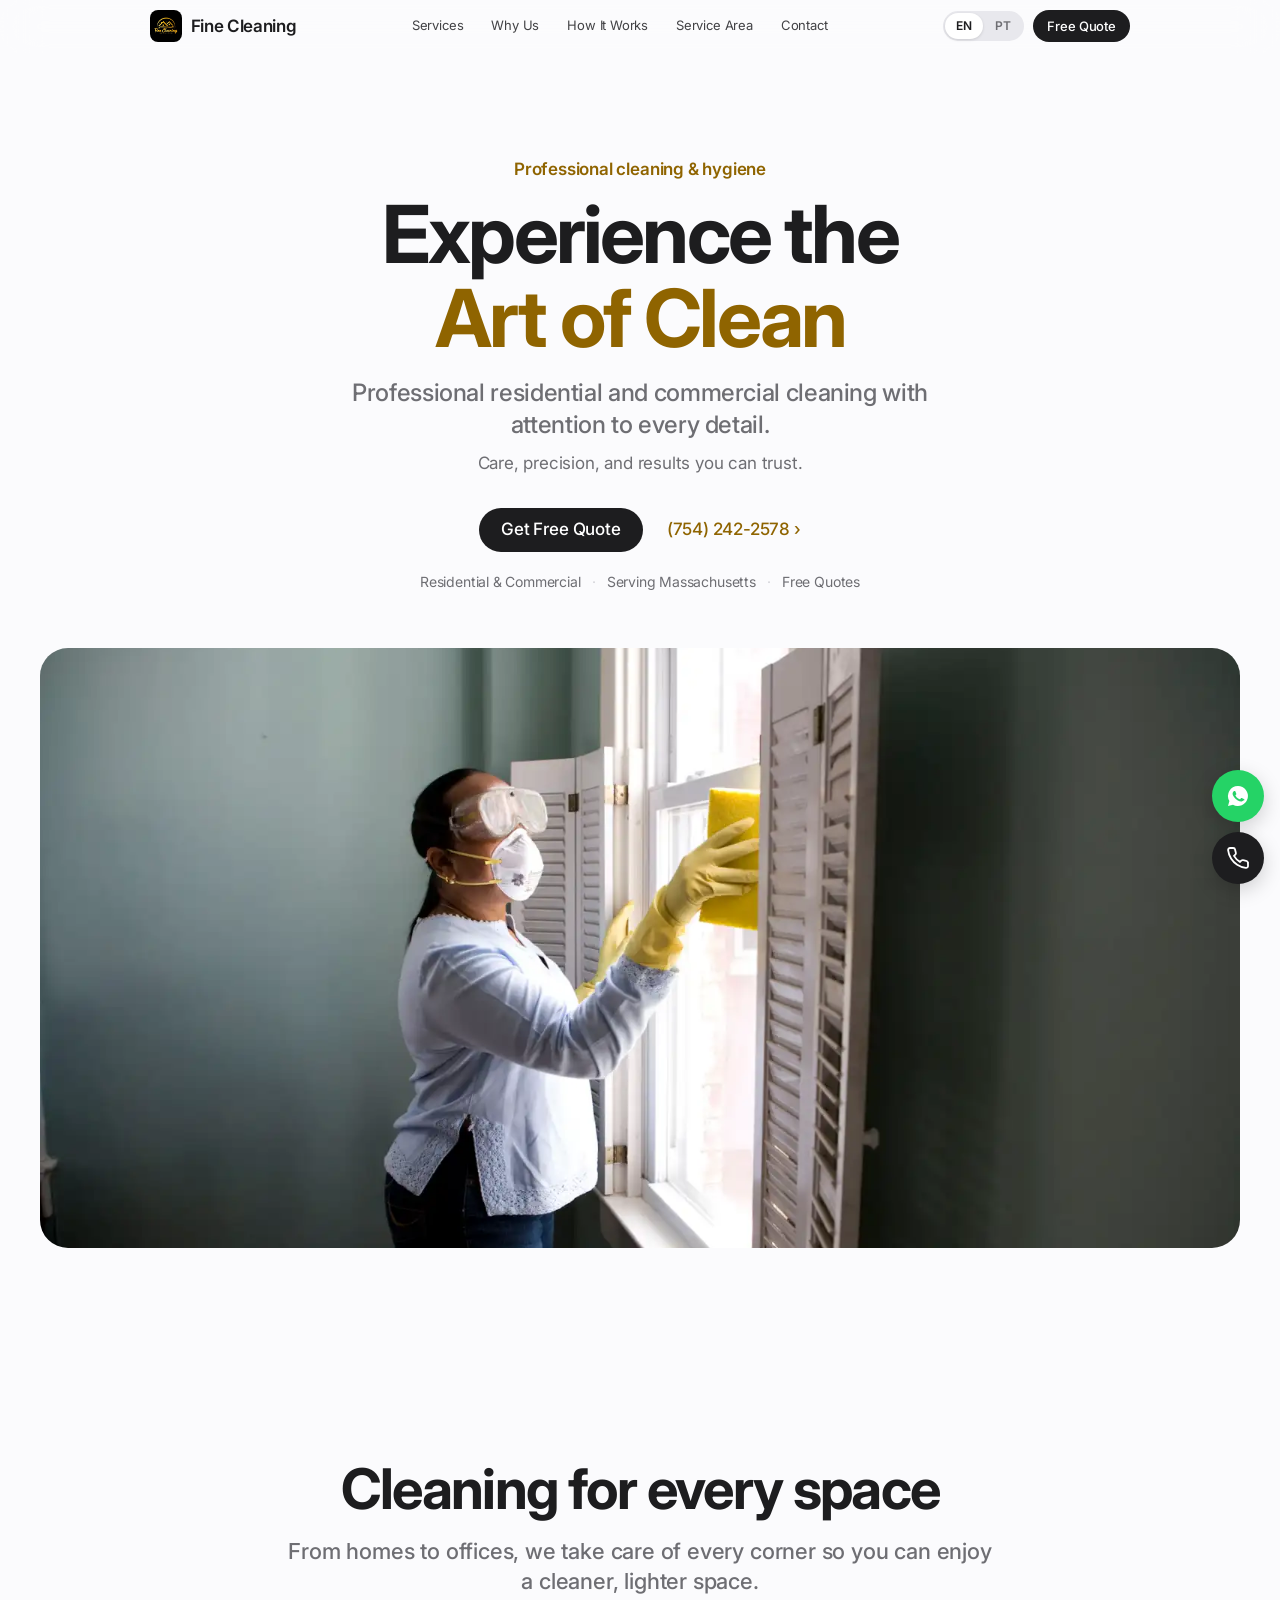
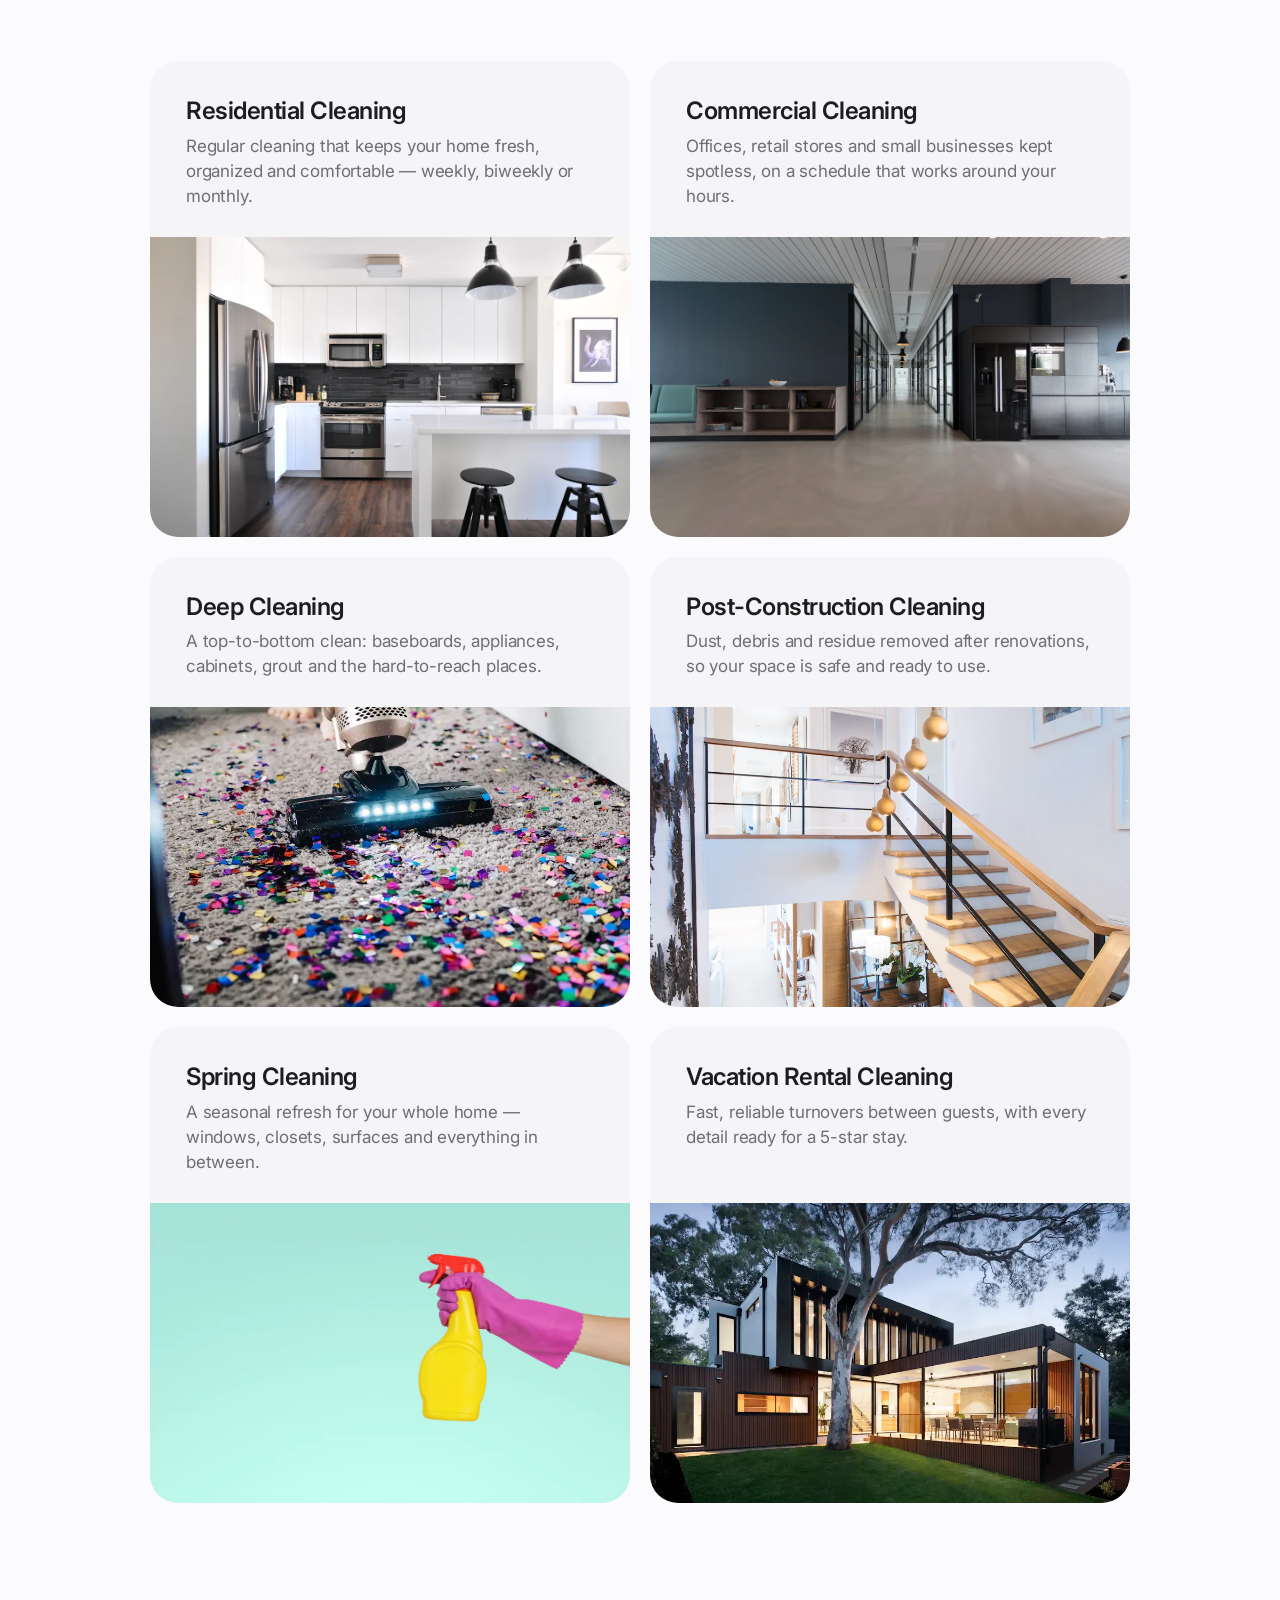
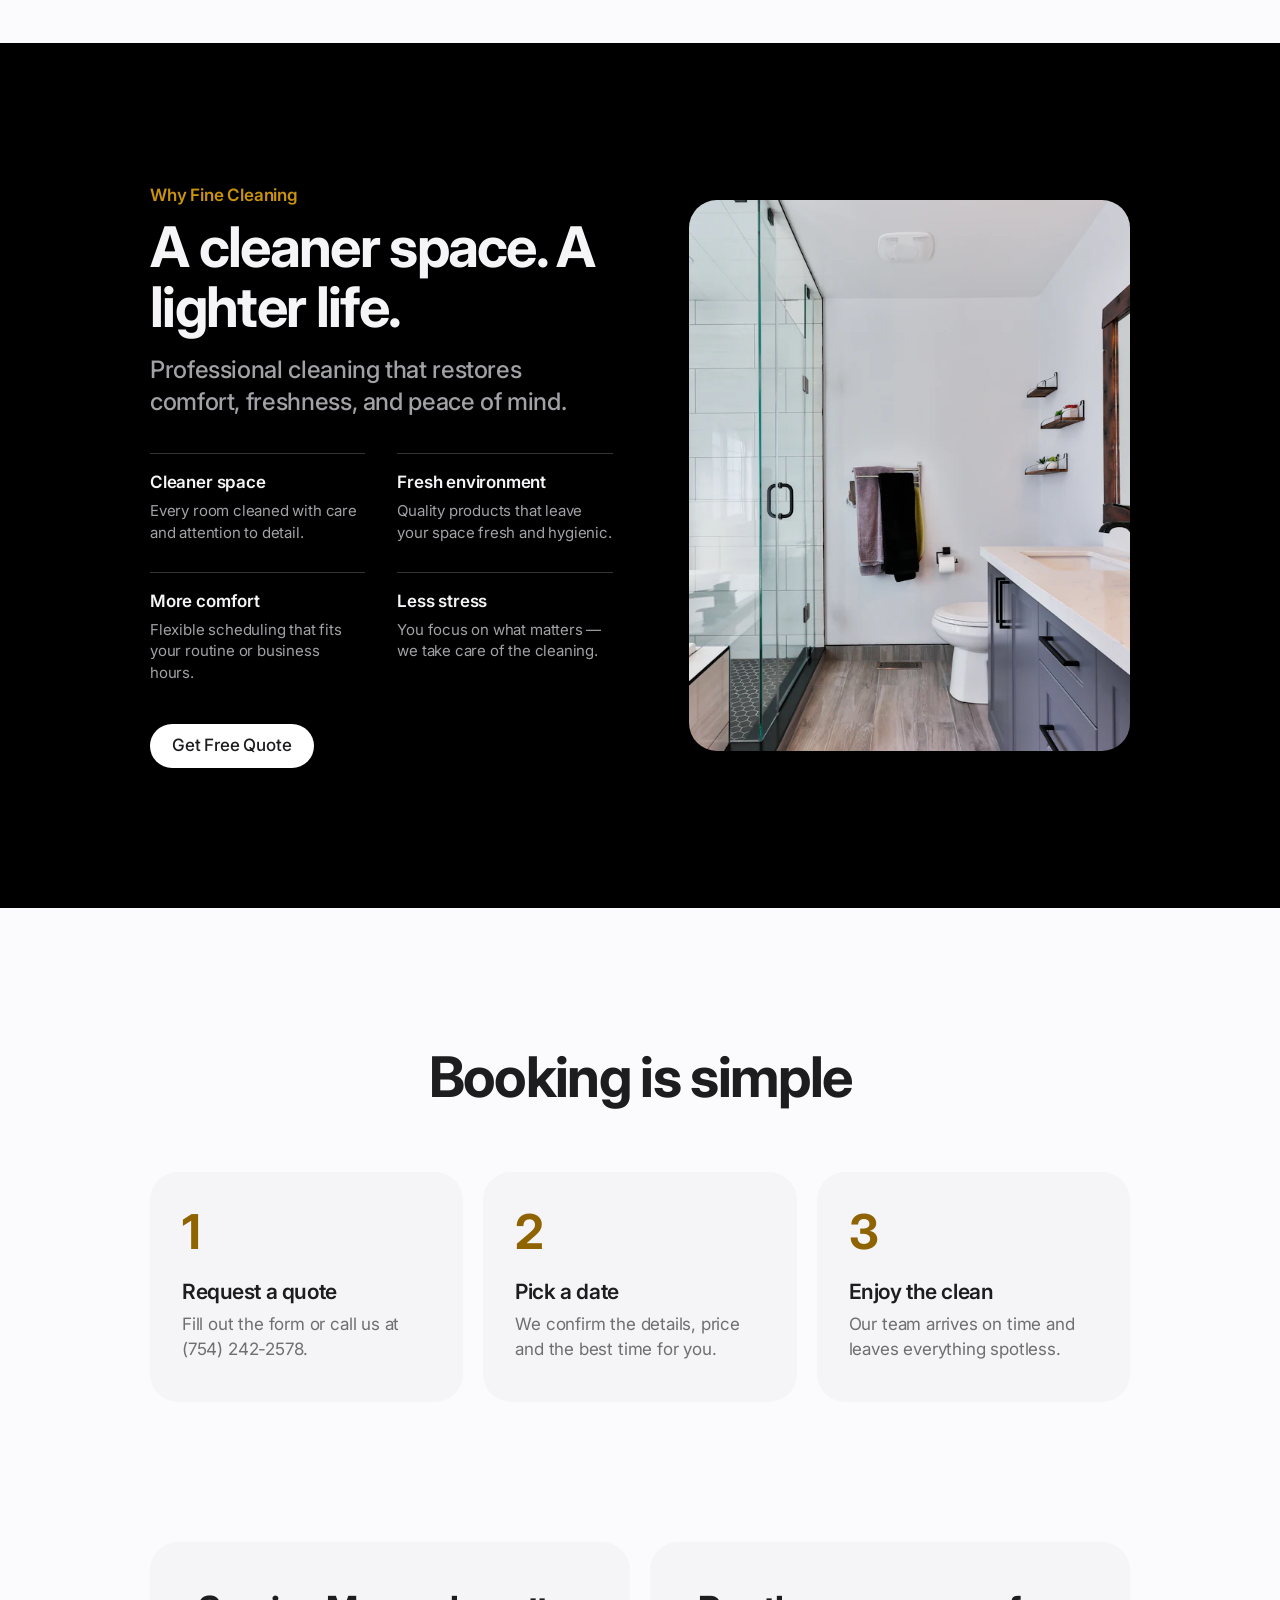
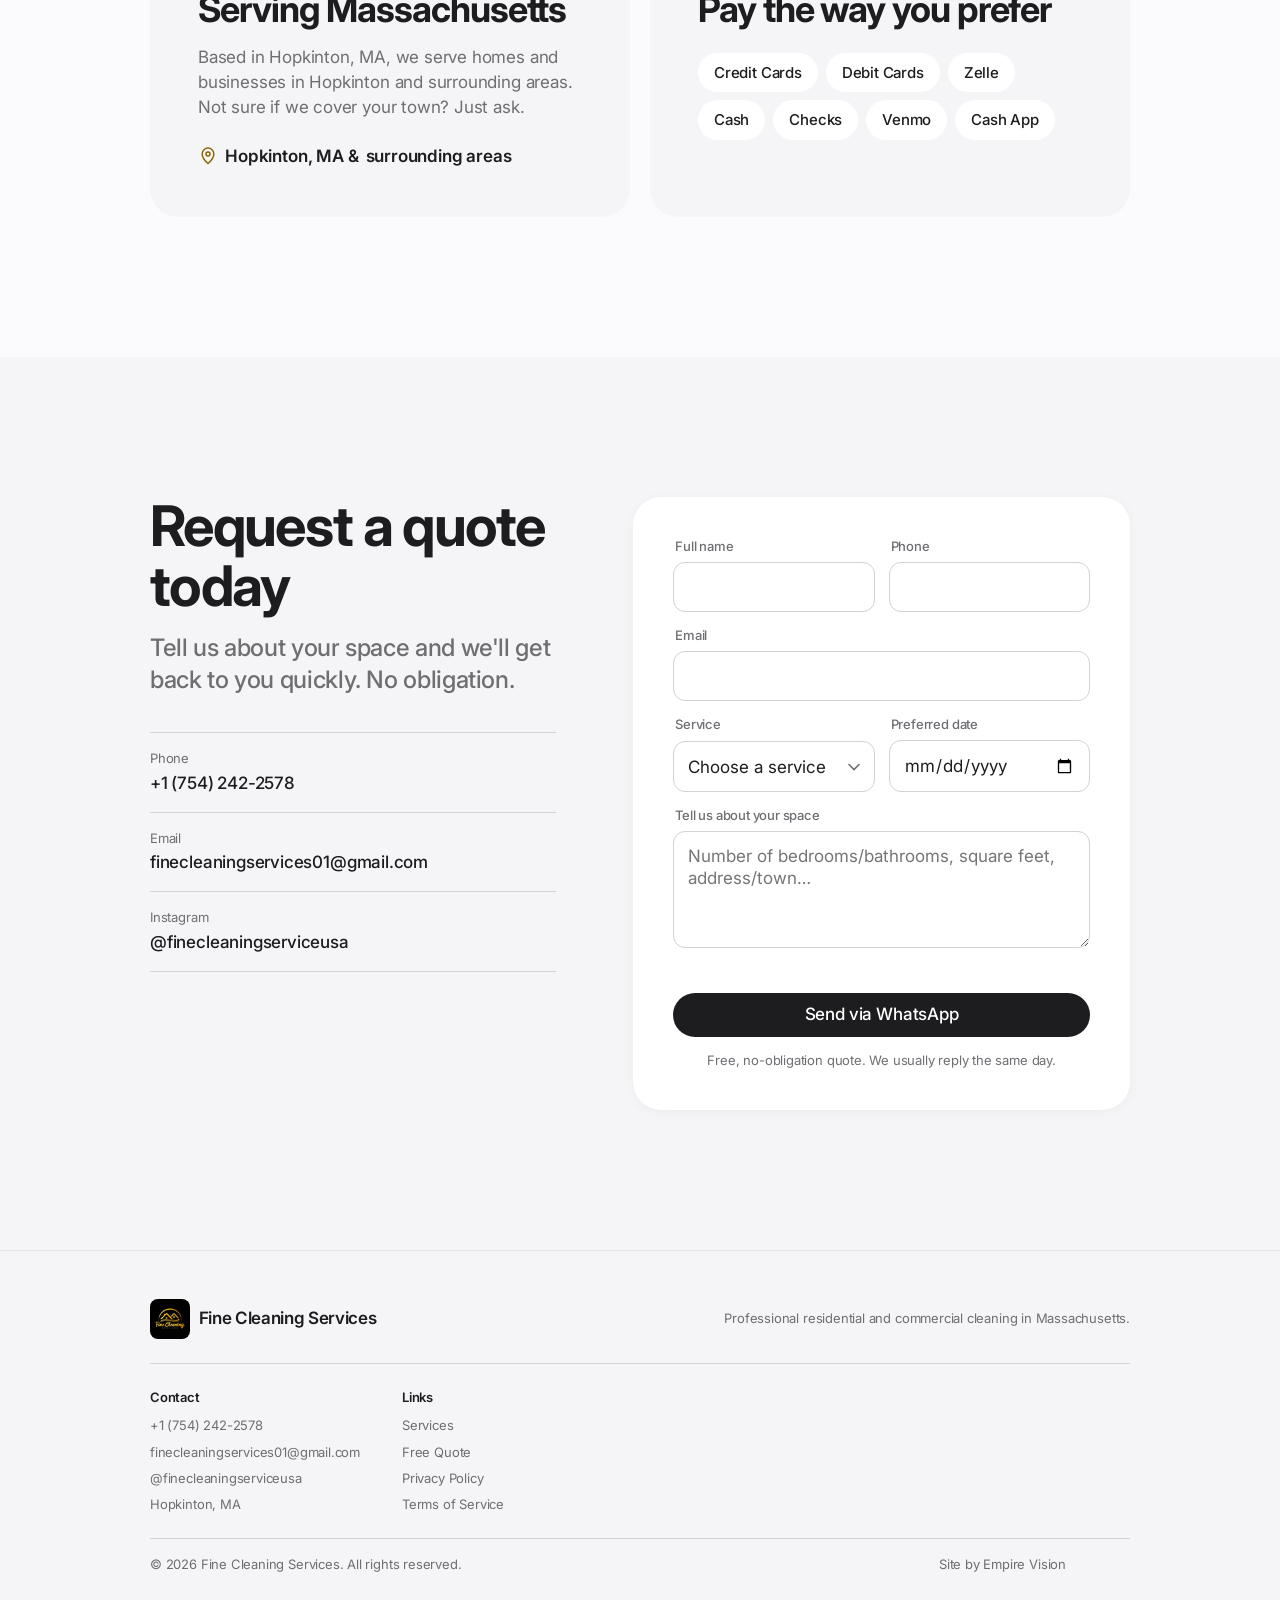
==== commit 898db657: "Apple-style redesign, security headers, SEO files and lighter images - New design system: light surf" ====
--- a/index.html
+++ b/index.html
@@ -2,26 +2,32 @@
 <html lang="en">
 <head>
   <meta charset="UTF-8" />
-  <meta name="viewport" content="width=device-width, initial-scale=1.0" />
+  <meta name="viewport" content="width=device-width, initial-scale=1.0, viewport-fit=cover" />
   <title>Fine Cleaning Services — Residential & Commercial Cleaning in Massachusetts</title>
   <meta name="description" content="Professional residential and commercial cleaning in Hopkinton and across Massachusetts. Deep, post-construction, spring and vacation rental cleaning. Free quote: (754) 242-2578." />
   <link rel="canonical" href="https://www.finecleaningusa.com/" />
-  <meta name="theme-color" content="#0B0B0B" />
-  <link rel="icon" type="image/webp" href="assets/logo.webp" />
-  <link rel="apple-touch-icon" href="assets/logo.webp" />
+  <link rel="alternate" hreflang="en" href="https://www.finecleaningusa.com/" />
+  <meta name="theme-color" content="#fbfbfd" />
+  <link rel="icon" href="/favicon.ico" sizes="48x48" />
+  <link rel="icon" type="image/png" href="/icon-512.png" sizes="512x512" />
+  <link rel="apple-touch-icon" href="/apple-touch-icon.png" />
 
   <meta property="og:type" content="website" />
   <meta property="og:url" content="https://www.finecleaningusa.com/" />
   <meta property="og:site_name" content="Fine Cleaning Services" />
   <meta property="og:title" content="Fine Cleaning Services — Residential & Commercial Cleaning in Massachusetts" />
   <meta property="og:description" content="Professional residential and commercial cleaning in Hopkinton and across Massachusetts. Free quote: (754) 242-2578." />
-  <meta property="og:image" content="https://www.finecleaningusa.com/assets/logo.webp" />
-  <meta name="twitter:card" content="summary" />
-  <meta name="twitter:image" content="https://www.finecleaningusa.com/assets/logo.webp" />
-
+  <meta property="og:image" content="https://www.finecleaningusa.com/og-image.jpg" />
+  <meta property="og:image:width" content="1200" />
+  <meta property="og:image:height" content="630" />
+  <meta property="og:image:alt" content="Fine Cleaning Services logo" />
+  <meta name="twitter:card" content="summary_large_image" />
+  <meta name="twitter:image" content="https://www.finecleaningusa.com/og-image.jpg" />
+
+  <link rel="preload" as="image" href="assets/img/hero.webp" type="image/webp" fetchpriority="high" />
   <link rel="preconnect" href="https://fonts.googleapis.com" />
   <link rel="preconnect" href="https://fonts.gstatic.com" crossorigin />
-  <link href="https://fonts.googleapis.com/css2?family=Inter:wght@400;500;600;700&family=Playfair+Display:wght@500;600;700&display=swap" rel="stylesheet" />
+  <link href="https://fonts.googleapis.com/css2?family=Inter:wght@400;500;600;700&display=swap" rel="stylesheet" />
   <link rel="stylesheet" href="assets/styles.css" />
 
   <script type="application/ld+json">
@@ -31,7 +37,8 @@
     "name": "Fine Cleaning Services",
     "alternateName": "Fine Cleaning USA",
     "url": "https://www.finecleaningusa.com",
-    "logo": "https://www.finecleaningusa.com/assets/logo.webp",
+    "logo": "https://www.finecleaningusa.com/icon-512.png",
+    "image": "https://www.finecleaningusa.com/og-image.jpg",
     "telephone": "+1-754-242-2578",
     "email": "finecleaningservices01@gmail.com",
     "address": { "@type": "PostalAddress", "addressLocality": "Hopkinton", "addressRegion": "MA", "addressCountry": "US" },
@@ -43,237 +50,235 @@
 </head>
 <body>
 
-<!-- HEADER -->
-<header class="header" id="top">
-  <div class="container header__inner">
-    <a href="#top" class="brand" aria-label="Fine Cleaning Services">
-      <img src="assets/logo.webp" alt="Fine Cleaning Services logo" width="52" height="52" />
-      <span class="brand__text"><strong>Fine Cleaning</strong><small>SERVICES · USA</small></span>
+<header class="nav" id="top">
+  <div class="wrap nav__inner">
+    <a href="#top" class="brand" aria-label="Fine Cleaning Services, home">
+      <img src="assets/logo-240.webp" alt="" width="32" height="32" />
+      <span>Fine Cleaning</span>
     </a>
-    <nav class="nav" id="nav">
+    <nav class="nav__links" id="nav" aria-label="Main">
       <a href="#services" data-i18n="nav.services">Services</a>
       <a href="#why" data-i18n="nav.why">Why Us</a>
       <a href="#how" data-i18n="nav.how">How It Works</a>
       <a href="#area" data-i18n="nav.area">Service Area</a>
       <a href="#quote" data-i18n="nav.contact">Contact</a>
     </nav>
-    <div class="header__actions">
-      <div class="lang" role="group" aria-label="Language">
-        <button type="button" data-lang="en" class="is-active">EN</button>
-        <button type="button" data-lang="pt">PT</button>
-      </div>
-      <a href="#quote" class="btn btn--gold btn--sm hide-sm" data-i18n="cta.quote">Free Quote</a>
-      <button class="menu-btn" id="menuBtn" aria-label="Menu" aria-expanded="false"><span></span><span></span></button>
+    <div class="nav__actions">
+      <div class="seg" role="group" aria-label="Language">
+        <button type="button" data-lang="en" class="is-active" aria-pressed="true">EN</button>
+        <button type="button" data-lang="pt" aria-pressed="false">PT</button>
+      </div>
+      <a href="#quote" class="btn btn--sm btn--dark nav__cta" data-i18n="cta.quote">Free Quote</a>
+      <button class="menu" id="menuBtn" aria-label="Menu" aria-expanded="false" aria-controls="nav"><span></span><span></span></button>
     </div>
   </div>
 </header>
 
 <main>
-<!-- HERO -->
-<section class="hero">
-  <div class="hero__bg" style="background-image:url('assets/img/hero.jpg')"></div>
-  <div class="container hero__content">
-    <p class="eyebrow" data-i18n="hero.eyebrow">Professional cleaning &amp; hygiene</p>
-    <h1 class="hero__title"><span data-i18n="hero.t1">Experience the</span><br /><em class="gold-text" data-i18n="hero.t2">Art of Clean</em></h1>
-    <p class="hero__sub" data-i18n="hero.sub">Professional residential and commercial cleaning with attention to every detail.</p>
-    <p class="hero__tag" data-i18n="hero.tag">Care, precision, and results you can trust.</p>
-    <div class="hero__ctas">
-      <a href="#quote" class="btn btn--gold"><span data-i18n="cta.getQuote">Get Free Quote</span> <span aria-hidden="true">→</span></a>
-      <a href="tel:+17542422578" class="btn btn--ghost"><svg class="ico" viewBox="0 0 24 24"><path d="M22 16.9v3a2 2 0 0 1-2.2 2 19.8 19.8 0 0 1-8.6-3.1 19.5 19.5 0 0 1-6-6A19.8 19.8 0 0 1 2.1 4.2 2 2 0 0 1 4.1 2h3a2 2 0 0 1 2 1.7c.1 1 .4 1.9.7 2.8a2 2 0 0 1-.5 2.1L8 9.9a16 16 0 0 0 6 6l1.3-1.3a2 2 0 0 1 2.1-.4c.9.3 1.8.6 2.8.7a2 2 0 0 1 1.7 2z"/></svg> (754) 242-2578</a>
-    </div>
-    <ul class="chips">
-      <li data-i18n="chip.1">Residential &amp; Commercial</li>
-      <li data-i18n="chip.2">Serving Massachusetts</li>
-      <li data-i18n="chip.3">Free Quotes</li>
-    </ul>
-  </div>
-</section>
-
-<!-- SERVICES -->
-<section class="section" id="services">
-  <div class="container">
-    <div class="section__head">
-      <p class="eyebrow" data-i18n="services.eyebrow">Our services</p>
-      <h2 data-i18n="services.title">Cleaning for every space</h2>
-      <p class="muted" data-i18n="services.sub">From homes to offices, we take care of every corner so you can enjoy a cleaner, lighter space.</p>
-    </div>
-    <div class="grid grid--3">
+  <!-- HERO -->
+  <section class="hero">
+    <div class="wrap hero__text">
+      <p class="kicker" data-i18n="hero.eyebrow">Professional cleaning &amp; hygiene</p>
+      <h1><span data-i18n="hero.t1">Experience the</span> <span class="accent" data-i18n="hero.t2">Art of Clean</span></h1>
+      <p class="lead" data-i18n="hero.sub">Professional residential and commercial cleaning with attention to every detail.</p>
+      <p class="hero__tag" data-i18n="hero.tag">Care, precision, and results you can trust.</p>
+      <div class="hero__ctas">
+        <a href="#quote" class="btn btn--dark" data-i18n="cta.getQuote">Get Free Quote</a>
+        <a href="tel:+17542422578" class="link">(754) 242-2578 <span aria-hidden="true">›</span></a>
+      </div>
+      <ul class="facts">
+        <li data-i18n="chip.1">Residential &amp; Commercial</li>
+        <li data-i18n="chip.2">Serving Massachusetts</li>
+        <li data-i18n="chip.3">Free Quotes</li>
+      </ul>
+    </div>
+    <div class="wrap wrap--wide">
+      <figure class="hero__media">
+        <img src="assets/img/hero.webp" alt="Cleaner wiping a window with yellow gloves" width="1600" height="1067" fetchpriority="high" />
+      </figure>
+    </div>
+  </section>
+
+  <!-- SERVICES -->
+  <section class="section" id="services">
+    <div class="wrap">
+      <header class="head">
+        <h2 data-i18n="services.title">Cleaning for every space</h2>
+        <p data-i18n="services.sub">From homes to offices, we take care of every corner so you can enjoy a cleaner, lighter space.</p>
+      </header>
+      <div class="tiles">
+        <article class="tile">
+          <div class="tile__text"><h3 data-i18n="s.res.t">Residential Cleaning</h3><p data-i18n="s.res.d">Regular cleaning that keeps your home fresh, organized and comfortable — weekly, biweekly or monthly.</p></div>
+          <img src="assets/img/residential.webp" alt="Clean modern kitchen" width="1100" height="733" loading="lazy" decoding="async" />
+        </article>
+        <article class="tile">
+          <div class="tile__text"><h3 data-i18n="s.com.t">Commercial Cleaning</h3><p data-i18n="s.com.d">Offices, retail stores and small businesses kept spotless, on a schedule that works around your hours.</p></div>
+          <img src="assets/img/commercial.webp" alt="Clean office hallway" width="1100" height="733" loading="lazy" decoding="async" />
+        </article>
+        <article class="tile">
+          <div class="tile__text"><h3 data-i18n="s.deep.t">Deep Cleaning</h3><p data-i18n="s.deep.d">A top-to-bottom clean: baseboards, appliances, cabinets, grout and the hard-to-reach places.</p></div>
+          <img src="assets/img/deep.webp" alt="Vacuum cleaning a carpet" width="900" height="700" loading="lazy" decoding="async" />
+        </article>
+        <article class="tile">
+          <div class="tile__text"><h3 data-i18n="s.post.t">Post-Construction Cleaning</h3><p data-i18n="s.post.d">Dust, debris and residue removed after renovations, so your space is safe and ready to use.</p></div>
+          <img src="assets/img/post-construction.webp" alt="Newly built staircase" width="1100" height="733" loading="lazy" decoding="async" />
+        </article>
+        <article class="tile">
+          <div class="tile__text"><h3 data-i18n="s.spring.t">Spring Cleaning</h3><p data-i18n="s.spring.d">A seasonal refresh for your whole home — windows, closets, surfaces and everything in between.</p></div>
+          <img src="assets/img/spring.webp" alt="Gloved hand holding a spray bottle" width="1100" height="733" loading="lazy" decoding="async" />
+        </article>
+        <article class="tile">
+          <div class="tile__text"><h3 data-i18n="s.vac.t">Vacation Rental Cleaning</h3><p data-i18n="s.vac.d">Fast, reliable turnovers between guests, with every detail ready for a 5-star stay.</p></div>
+          <img src="assets/img/vacation.webp" alt="Modern house at dusk" width="900" height="700" loading="lazy" decoding="async" />
+        </article>
+      </div>
+    </div>
+  </section>
+
+  <!-- WHY (dark) -->
+  <section class="section section--dark" id="why">
+    <div class="wrap why">
+      <div class="why__text">
+        <p class="kicker kicker--gold" data-i18n="why.eyebrow">Why Fine Cleaning</p>
+        <h2 data-i18n="why.title">A cleaner space. A lighter life.</h2>
+        <p class="lead lead--dim" data-i18n="why.sub">Professional cleaning that restores comfort, freshness, and peace of mind.</p>
+        <dl class="points">
+          <div><dt data-i18n="why.1t">Cleaner space</dt><dd data-i18n="why.1d">Every room cleaned with care and attention to detail.</dd></div>
+          <div><dt data-i18n="why.2t">Fresh environment</dt><dd data-i18n="why.2d">Quality products that leave your space fresh and hygienic.</dd></div>
+          <div><dt data-i18n="why.3t">More comfort</dt><dd data-i18n="why.3d">Flexible scheduling that fits your routine or business hours.</dd></div>
+          <div><dt data-i18n="why.4t">Less stress</dt><dd data-i18n="why.4d">You focus on what matters — we take care of the cleaning.</dd></div>
+        </dl>
+        <a href="#quote" class="btn btn--light" data-i18n="cta.getQuote">Get Free Quote</a>
+      </div>
+      <figure class="why__media"><img src="assets/img/about.webp" alt="Bright clean bathroom" width="1100" height="733" loading="lazy" decoding="async" /></figure>
+    </div>
+  </section>
+
+  <!-- HOW -->
+  <section class="section" id="how">
+    <div class="wrap">
+      <header class="head">
+        <h2 data-i18n="how.title">Booking is simple</h2>
+      </header>
+      <ol class="steps">
+        <li><span class="steps__n">1</span><h3 data-i18n="how.1t">Request a quote</h3><p data-i18n="how.1d">Fill out the form or call us at (754) 242-2578.</p></li>
+        <li><span class="steps__n">2</span><h3 data-i18n="how.2t">Pick a date</h3><p data-i18n="how.2d">We confirm the details, price and the best time for you.</p></li>
+        <li><span class="steps__n">3</span><h3 data-i18n="how.3t">Enjoy the clean</h3><p data-i18n="how.3d">Our team arrives on time and leaves everything spotless.</p></li>
+      </ol>
+    </div>
+  </section>
+
+  <!-- AREA + PAYMENT -->
+  <section class="section section--tight" id="area">
+    <div class="wrap duo">
       <article class="card">
-        <div class="card__img" style="background-image:url('assets/img/residential.jpg')"></div>
-        <div class="card__body"><h3 data-i18n="s.res.t">Residential Cleaning</h3><p data-i18n="s.res.d">Regular cleaning that keeps your home fresh, organized and comfortable — weekly, biweekly or monthly.</p></div>
+        <h2 data-i18n="area.title">Serving Massachusetts</h2>
+        <p data-i18n="area.sub">Based in Hopkinton, MA, we serve homes and businesses in Hopkinton and surrounding areas. Not sure if we cover your town? Just ask.</p>
+        <p class="pin"><svg viewBox="0 0 24 24" aria-hidden="true"><path d="M12 21s7-6 7-11.5a7 7 0 1 0-14 0C5 15 12 21 12 21z"/><circle cx="12" cy="9.5" r="2.4"/></svg> Hopkinton, MA &amp; <span data-i18n="area.around">surrounding areas</span></p>
       </article>
       <article class="card">
-        <div class="card__img" style="background-image:url('assets/img/commercial.jpg')"></div>
-        <div class="card__body"><h3 data-i18n="s.com.t">Commercial Cleaning</h3><p data-i18n="s.com.d">Offices, retail stores and small businesses kept spotless, on a schedule that works around your hours.</p></div>
+        <h2 data-i18n="pay.title">Pay the way you prefer</h2>
+        <ul class="pay">
+          <li data-i18n="pay.credit">Credit Cards</li>
+          <li data-i18n="pay.debit">Debit Cards</li>
+          <li>Zelle</li>
+          <li data-i18n="pay.cash">Cash</li>
+          <li data-i18n="pay.checks">Checks</li>
+          <li>Venmo</li>
+          <li>Cash App</li>
+        </ul>
       </article>
-      <article class="card">
-        <div class="card__img" style="background-image:url('assets/img/deep.jpg')"></div>
-        <div class="card__body"><h3 data-i18n="s.deep.t">Deep Cleaning</h3><p data-i18n="s.deep.d">A top-to-bottom clean: baseboards, appliances, cabinets, grout and the hard-to-reach places.</p></div>
-      </article>
-      <article class="card">
-        <div class="card__img" style="background-image:url('assets/img/post-construction.jpg')"></div>
-        <div class="card__body"><h3 data-i18n="s.post.t">Post-Construction Cleaning</h3><p data-i18n="s.post.d">Dust, debris and residue removed after renovations, so your space is safe and ready to use.</p></div>
-      </article>
-      <article class="card">
-        <div class="card__img" style="background-image:url('assets/img/spring.jpg')"></div>
-        <div class="card__body"><h3 data-i18n="s.spring.t">Spring Cleaning</h3><p data-i18n="s.spring.d">A seasonal refresh for your whole home — windows, closets, surfaces and everything in between.</p></div>
-      </article>
-      <article class="card">
-        <div class="card__img" style="background-image:url('assets/img/vacation.jpg')"></div>
-        <div class="card__body"><h3 data-i18n="s.vac.t">Vacation Rental Cleaning</h3><p data-i18n="s.vac.d">Fast, reliable turnovers between guests, with every detail ready for a 5-star stay.</p></div>
-      </article>
-    </div>
-  </div>
-</section>
-
-<!-- WHY -->
-<section class="section section--alt" id="why">
-  <div class="container split">
-    <div class="split__img" style="background-image:url('assets/img/about.jpg')"></div>
-    <div>
-      <p class="eyebrow" data-i18n="why.eyebrow">Why Fine Cleaning</p>
-      <h2 data-i18n="why.title">A cleaner space. A lighter life.</h2>
-      <p class="muted" data-i18n="why.sub">Professional cleaning that restores comfort, freshness, and peace of mind.</p>
-      <ul class="checks">
-        <li><b data-i18n="why.1t">Cleaner space</b><span data-i18n="why.1d">Every room cleaned with care and attention to detail.</span></li>
-        <li><b data-i18n="why.2t">Fresh environment</b><span data-i18n="why.2d">Quality products that leave your space fresh and hygienic.</span></li>
-        <li><b data-i18n="why.3t">More comfort</b><span data-i18n="why.3d">Flexible scheduling that fits your routine or business hours.</span></li>
-        <li><b data-i18n="why.4t">Less stress</b><span data-i18n="why.4d">You focus on what matters — we take care of the cleaning.</span></li>
-      </ul>
-      <a href="#quote" class="btn btn--gold" data-i18n="cta.getQuote">Get Free Quote</a>
-    </div>
-  </div>
-</section>
-
-<!-- HOW -->
-<section class="section" id="how">
-  <div class="container">
-    <div class="section__head">
-      <p class="eyebrow" data-i18n="how.eyebrow">How it works</p>
-      <h2 data-i18n="how.title">Booking is simple</h2>
-    </div>
-    <ol class="steps">
-      <li><span class="steps__n">1</span><h3 data-i18n="how.1t">Request a quote</h3><p data-i18n="how.1d">Fill out the form or call us at (754) 242-2578.</p></li>
-      <li><span class="steps__n">2</span><h3 data-i18n="how.2t">Pick a date</h3><p data-i18n="how.2d">We confirm the details, price and the best time for you.</p></li>
-      <li><span class="steps__n">3</span><h3 data-i18n="how.3t">Enjoy the clean</h3><p data-i18n="how.3d">Our team arrives on time and leaves everything spotless.</p></li>
-    </ol>
-  </div>
-</section>
-
-<!-- AREA + PAYMENT -->
-<section class="section section--alt" id="area">
-  <div class="container grid grid--2">
-    <div class="panel">
-      <p class="eyebrow" data-i18n="area.eyebrow">Service area</p>
-      <h2 data-i18n="area.title">Serving Massachusetts</h2>
-      <p class="muted" data-i18n="area.sub">Based in Hopkinton, MA, we serve homes and businesses in Hopkinton and surrounding areas. Not sure if we cover your town? Just ask.</p>
-      <p class="pin"><svg class="ico" viewBox="0 0 24 24"><path d="M12 22s7-6.2 7-12a7 7 0 1 0-14 0c0 5.8 7 12 7 12z"/><circle cx="12" cy="10" r="2.5"/></svg> Hopkinton, MA &amp; <span data-i18n="area.around">surrounding areas</span></p>
-    </div>
-    <div class="panel">
-      <p class="eyebrow" data-i18n="pay.eyebrow">Payment methods</p>
-      <h2 data-i18n="pay.title">Pay the way you prefer</h2>
-      <ul class="pay">
-        <li data-i18n="pay.credit">Credit Cards</li>
-        <li data-i18n="pay.debit">Debit Cards</li>
-        <li>Zelle</li>
-        <li data-i18n="pay.cash">Cash</li>
-        <li data-i18n="pay.checks">Checks</li>
-        <li>Venmo</li>
-        <li>Cash App</li>
-      </ul>
-    </div>
-  </div>
-</section>
-
-<!-- QUOTE -->
-<section class="section quote" id="quote">
-  <div class="container grid grid--2 quote__grid">
-    <div>
-      <p class="eyebrow" data-i18n="quote.eyebrow">Free quote</p>
-      <h2 data-i18n="quote.title">Request a quote today</h2>
-      <p class="muted" data-i18n="quote.sub">Tell us about your space and we'll get back to you quickly. No obligation.</p>
-      <ul class="contact">
-        <li><a href="tel:+17542422578"><svg class="ico" viewBox="0 0 24 24"><path d="M22 16.9v3a2 2 0 0 1-2.2 2 19.8 19.8 0 0 1-8.6-3.1 19.5 19.5 0 0 1-6-6A19.8 19.8 0 0 1 2.1 4.2 2 2 0 0 1 4.1 2h3a2 2 0 0 1 2 1.7c.1 1 .4 1.9.7 2.8a2 2 0 0 1-.5 2.1L8 9.9a16 16 0 0 0 6 6l1.3-1.3a2 2 0 0 1 2.1-.4c.9.3 1.8.6 2.8.7a2 2 0 0 1 1.7 2z"/></svg> +1 (754) 242-2578</a></li>
-        <li><a href="mailto:finecleaningservices01@gmail.com"><svg class="ico" viewBox="0 0 24 24"><rect x="3" y="5" width="18" height="14" rx="2"/><path d="m3 7 9 6 9-6"/></svg> finecleaningservices01@gmail.com</a></li>
-        <li><a href="https://instagram.com/finecleaningserviceusa" target="_blank" rel="noopener"><svg class="ico" viewBox="0 0 24 24"><rect x="3" y="3" width="18" height="18" rx="5"/><circle cx="12" cy="12" r="4"/><circle cx="17.5" cy="6.5" r=".8"/></svg> @finecleaningserviceusa</a></li>
-      </ul>
-    </div>
-
-    <form class="form" id="quoteForm" novalidate>
-      <div class="form__row">
-        <label><span data-i18n="f.name">Full name</span><input name="name" required maxlength="80" autocomplete="name" /></label>
-        <label><span data-i18n="f.phone">Phone</span><input name="phone" type="tel" required maxlength="25" autocomplete="tel" /></label>
-      </div>
-      <label><span data-i18n="f.email">Email</span><input name="email" type="email" required maxlength="255" autocomplete="email" /></label>
-      <div class="form__row">
-        <label><span data-i18n="f.service">Service</span>
-          <select name="service" required>
-            <option value="" data-i18n="f.choose">Choose a service</option>
-            <option data-i18n="s.res.t">Residential Cleaning</option>
-            <option data-i18n="s.com.t">Commercial Cleaning</option>
-            <option data-i18n="s.deep.t">Deep Cleaning</option>
-            <option data-i18n="s.post.t">Post-Construction Cleaning</option>
-            <option data-i18n="s.spring.t">Spring Cleaning</option>
-            <option data-i18n="s.vac.t">Vacation Rental Cleaning</option>
-          </select>
-        </label>
-        <label><span data-i18n="f.date">Preferred date</span><input name="date" type="date" required /></label>
-      </div>
-      <label><span data-i18n="f.msg">Tell us about your space</span><textarea name="message" rows="4" maxlength="1000" data-i18n-ph="f.msgPh" placeholder="Number of bedrooms/bathrooms, square feet, address/town…"></textarea></label>
-      <p class="form__error" id="formError" role="alert"></p>
-      <button class="btn btn--gold btn--block" type="submit"><span data-i18n="f.submit">Send via WhatsApp</span></button>
-      <p class="form__note" data-i18n="f.note">Free, no-obligation quote. We usually reply the same day.</p>
-      <div class="form__done" id="formDone" hidden>
-        <h3 data-i18n="f.doneT">Thank you!</h3>
-        <p data-i18n="f.doneD">WhatsApp opened with your request. Just tap send — we'll get back to you soon.</p>
-      </div>
-    </form>
-  </div>
-</section>
+    </div>
+  </section>
+
+  <!-- QUOTE -->
+  <section class="section section--gray" id="quote">
+    <div class="wrap quote">
+      <div class="quote__text">
+        <h2 data-i18n="quote.title">Request a quote today</h2>
+        <p class="lead" data-i18n="quote.sub">Tell us about your space and we'll get back to you quickly. No obligation.</p>
+        <ul class="contact">
+          <li><span class="contact__k" data-i18n="f.phone">Phone</span><a href="tel:+17542422578">+1 (754) 242-2578</a></li>
+          <li><span class="contact__k" data-i18n="f.email">Email</span><a href="mailto:finecleaningservices01@gmail.com">finecleaningservices01@gmail.com</a></li>
+          <li><span class="contact__k">Instagram</span><a href="https://instagram.com/finecleaningserviceusa" target="_blank" rel="noopener">@finecleaningserviceusa</a></li>
+        </ul>
+      </div>
+
+      <form class="form" id="quoteForm" novalidate>
+        <div class="form__row">
+          <label class="field"><span data-i18n="f.name">Full name</span><input name="name" required maxlength="80" autocomplete="name" /></label>
+          <label class="field"><span data-i18n="f.phone">Phone</span><input name="phone" type="tel" required maxlength="25" autocomplete="tel" inputmode="tel" /></label>
+        </div>
+        <label class="field"><span data-i18n="f.email">Email</span><input name="email" type="email" required maxlength="255" autocomplete="email" /></label>
+        <div class="form__row">
+          <label class="field"><span data-i18n="f.service">Service</span>
+            <select name="service" required>
+              <option value="" data-i18n="f.choose">Choose a service</option>
+              <option data-i18n="s.res.t">Residential Cleaning</option>
+              <option data-i18n="s.com.t">Commercial Cleaning</option>
+              <option data-i18n="s.deep.t">Deep Cleaning</option>
+              <option data-i18n="s.post.t">Post-Construction Cleaning</option>
+              <option data-i18n="s.spring.t">Spring Cleaning</option>
+              <option data-i18n="s.vac.t">Vacation Rental Cleaning</option>
+            </select>
+          </label>
+          <label class="field"><span data-i18n="f.date">Preferred date</span><input name="date" type="date" required /></label>
+        </div>
+        <label class="field"><span data-i18n="f.msg">Tell us about your space</span><textarea name="message" rows="4" maxlength="1000" data-i18n-ph="f.msgPh" placeholder="Number of bedrooms/bathrooms, square feet, address/town…"></textarea></label>
+        <p class="form__error" id="formError" role="alert" aria-live="polite"></p>
+        <button class="btn btn--dark btn--block" type="submit" data-i18n="f.submit">Send via WhatsApp</button>
+        <p class="form__note" data-i18n="f.note">Free, no-obligation quote. We usually reply the same day.</p>
+        <div class="form__done" id="formDone" hidden>
+          <h3 data-i18n="f.doneT">Thank you!</h3>
+          <p data-i18n="f.doneD">WhatsApp opened with your request. Just tap send — we'll get back to you soon.</p>
+        </div>
+      </form>
+    </div>
+  </section>
 </main>
 
-<!-- FOOTER -->
 <footer class="footer">
-  <div class="container footer__grid">
-    <div>
-      <img src="assets/logo.webp" alt="Fine Cleaning Services" width="110" height="110" />
-      <p class="muted" data-i18n="foot.about">Professional residential and commercial cleaning in Massachusetts.</p>
-    </div>
-    <div>
-      <h4 data-i18n="foot.contact">Contact</h4>
-      <ul>
-        <li><a href="tel:+17542422578">+1 (754) 242-2578</a></li>
-        <li><a href="mailto:finecleaningservices01@gmail.com">finecleaningservices01@gmail.com</a></li>
-        <li><a href="https://instagram.com/finecleaningserviceusa" target="_blank" rel="noopener">@finecleaningserviceusa</a></li>
-        <li>Hopkinton, MA</li>
-      </ul>
-    </div>
-    <div>
-      <h4 data-i18n="foot.links">Links</h4>
-      <ul>
-        <li><a href="#services" data-i18n="nav.services">Services</a></li>
-        <li><a href="#quote" data-i18n="cta.quote">Free Quote</a></li>
-        <li><a href="privacy.html" data-i18n="foot.privacy">Privacy Policy</a></li>
-        <li><a href="terms.html" data-i18n="foot.terms">Terms of Service</a></li>
-      </ul>
-    </div>
-  </div>
-  <div class="container footer__bottom">
-    <span>© <span id="year"></span> Fine Cleaning Services. <span data-i18n="foot.rights">All rights reserved.</span></span>
-    <span class="muted">Site by Empire Vision</span>
+  <div class="wrap">
+    <div class="footer__top">
+      <a href="#top" class="brand brand--foot"><img src="assets/logo-240.webp" alt="" width="40" height="40" loading="lazy" /><span>Fine Cleaning Services</span></a>
+      <p data-i18n="foot.about">Professional residential and commercial cleaning in Massachusetts.</p>
+    </div>
+    <div class="footer__cols">
+      <div>
+        <h4 data-i18n="foot.contact">Contact</h4>
+        <ul>
+          <li><a href="tel:+17542422578">+1 (754) 242-2578</a></li>
+          <li><a href="mailto:finecleaningservices01@gmail.com">finecleaningservices01@gmail.com</a></li>
+          <li><a href="https://instagram.com/finecleaningserviceusa" target="_blank" rel="noopener">@finecleaningserviceusa</a></li>
+          <li>Hopkinton, MA</li>
+        </ul>
+      </div>
+      <div>
+        <h4 data-i18n="foot.links">Links</h4>
+        <ul>
+          <li><a href="#services" data-i18n="nav.services">Services</a></li>
+          <li><a href="#quote" data-i18n="cta.quote">Free Quote</a></li>
+          <li><a href="/privacy" data-i18n="foot.privacy">Privacy Policy</a></li>
+          <li><a href="/terms" data-i18n="foot.terms">Terms of Service</a></li>
+        </ul>
+      </div>
+    </div>
+    <div class="footer__bottom">
+      <span>© <span id="year"></span> Fine Cleaning Services. <span data-i18n="foot.rights">All rights reserved.</span></span>
+      <span>Site by Empire Vision</span>
+    </div>
   </div>
 </footer>
 
-<!-- FLOATING -->
-<div class="float">
-  <a href="https://wa.me/17542422578" target="_blank" rel="noopener" class="float__btn float__btn--wa" aria-label="WhatsApp">
-    <svg viewBox="0 0 24 24"><path d="M12 2a10 10 0 0 0-8.6 15.1L2 22l5-1.3A10 10 0 1 0 12 2zm5.5 14.2c-.2.6-1.3 1.2-1.8 1.2-.5.1-1 .2-3.3-.7-2.8-1.1-4.5-4-4.7-4.2-.1-.2-1.1-1.5-1.1-2.8s.7-2 1-2.3c.2-.3.5-.3.7-.3h.5c.2 0 .4 0 .6.5l.9 2.1c.1.2.1.3 0 .5l-.3.5-.4.4c-.1.1-.3.3-.1.6.2.3.8 1.3 1.7 2.1 1.2 1 2.1 1.3 2.4 1.5.3.1.5.1.6-.1l.9-1.1c.2-.3.4-.2.7-.1l2 1c.3.1.5.2.5.3.1.1.1.6-.1 1.2z"/></svg>
+<div class="fab">
+  <a href="https://wa.me/17542422578" target="_blank" rel="noopener" class="fab__btn fab__btn--wa" aria-label="WhatsApp">
+    <svg viewBox="0 0 24 24" aria-hidden="true"><path d="M12 2a10 10 0 0 0-8.6 15.1L2 22l5-1.3A10 10 0 1 0 12 2zm5.5 14.2c-.2.6-1.3 1.2-1.8 1.2-.5.1-1 .2-3.3-.7-2.8-1.1-4.5-4-4.7-4.2-.1-.2-1.1-1.5-1.1-2.8s.7-2 1-2.3c.2-.3.5-.3.7-.3h.5c.2 0 .4 0 .6.5l.9 2.1c.1.2.1.3 0 .5l-.3.5-.4.4c-.1.1-.3.3-.1.6.2.3.8 1.3 1.7 2.1 1.2 1 2.1 1.3 2.4 1.5.3.1.5.1.6-.1l.9-1.1c.2-.3.4-.2.7-.1l2 1c.3.1.5.2.5.3.1.1.1.6-.1 1.2z"/></svg>
   </a>
-  <a href="tel:+17542422578" class="float__btn float__btn--call" aria-label="Call">
-    <svg viewBox="0 0 24 24"><path d="M22 16.9v3a2 2 0 0 1-2.2 2 19.8 19.8 0 0 1-8.6-3.1 19.5 19.5 0 0 1-6-6A19.8 19.8 0 0 1 2.1 4.2 2 2 0 0 1 4.1 2h3a2 2 0 0 1 2 1.7c.1 1 .4 1.9.7 2.8a2 2 0 0 1-.5 2.1L8 9.9a16 16 0 0 0 6 6l1.3-1.3a2 2 0 0 1 2.1-.4c.9.3 1.8.6 2.8.7a2 2 0 0 1 1.7 2z"/></svg>
+  <a href="tel:+17542422578" class="fab__btn fab__btn--call" aria-label="Call">
+    <svg viewBox="0 0 24 24" aria-hidden="true"><path d="M22 16.9v3a2 2 0 0 1-2.2 2 19.8 19.8 0 0 1-8.6-3.1 19.5 19.5 0 0 1-6-6A19.8 19.8 0 0 1 2.1 4.2 2 2 0 0 1 4.1 2h3a2 2 0 0 1 2 1.7c.1 1 .4 1.9.7 2.8a2 2 0 0 1-.5 2.1L8 9.9a16 16 0 0 0 6 6l1.3-1.3a2 2 0 0 1 2.1-.4c.9.3 1.8.6 2.8.7a2 2 0 0 1 1.7 2z"/></svg>
   </a>
 </div>
 
-<script src="assets/main.js"></script>
+<script src="assets/main.js" defer></script>
 </body>
 </html>
--- a/assets/styles.css
+++ b/assets/styles.css
@@ -1,179 +1,231 @@
+/* Fine Cleaning Services — Apple-style design system */
 :root {
-  --bg: #0b0b0b;
-  --surface: #141414;
-  --surface-2: #1b1b1b;
-  --line: rgba(255, 255, 255, 0.09);
-  --text: #f5f2ea;
-  --muted: #b4ada0;
-  --gold: #f5b800;
-  --gold-grad: linear-gradient(135deg, #ffe27a 0%, #f5b800 50%, #e09a00 100%);
-  --radius: 18px;
-  --serif: "Playfair Display", Georgia, serif;
-  --sans: "Inter", system-ui, -apple-system, Segoe UI, sans-serif;
-}
-
-* { box-sizing: border-box; }
-html { scroll-behavior: smooth; scroll-padding-top: 84px; }
-body { margin: 0; background: var(--bg); color: var(--text); font: 16px/1.6 var(--sans); -webkit-font-smoothing: antialiased; }
-img { max-width: 100%; display: block; }
+  /* Surfaces */
+  --bg: #fbfbfd;
+  --surface: #ffffff;
+  --gray: #f5f5f7;
+  --line: #d2d2d7;
+  --dark: #000000;
+  --dark-2: #161617;
+  /* Text */
+  --text: #1d1d1f;
+  --muted: #6e6e73;
+  --muted-dark: #a1a1a6;
+  /* Brand accent (gold from the logo), used sparingly */
+  --gold: #c9930a;       /* on dark */
+  --gold-ink: #8f6400;   /* on light, AA contrast */
+  --gold-soft: #f5b800;
+  /* Shape & motion */
+  --r-lg: 28px;
+  --r-md: 18px;
+  --r-sm: 12px;
+  --ease: cubic-bezier(.25, .1, .25, 1);
+  --font: -apple-system, BlinkMacSystemFont, "SF Pro Display", "SF Pro Text", "Inter", "Segoe UI", Roboto, "Helvetica Neue", Arial, sans-serif;
+}
+
+*, *::before, *::after { box-sizing: border-box; }
+html { scroll-behavior: smooth; scroll-padding-top: 64px; -webkit-text-size-adjust: 100%; }
+body { margin: 0; background: var(--bg); color: var(--text); font: 400 1.0625rem/1.47 var(--font); letter-spacing: -0.011em; -webkit-font-smoothing: antialiased; }
+img { display: block; max-width: 100%; height: auto; }
 a { color: inherit; text-decoration: none; }
-h1, h2, h3 { font-family: var(--serif); font-weight: 600; line-height: 1.15; margin: 0 0 .5em; }
-h2 { font-size: clamp(1.9rem, 4vw, 2.75rem); }
-h3 { font-size: 1.25rem; }
-p { margin: 0 0 1em; }
-.container { width: min(1180px, 100% - 32px); margin-inline: auto; }
-.muted { color: var(--muted); }
-.eyebrow { color: var(--gold); font-size: .78rem; font-weight: 600; letter-spacing: .22em; text-transform: uppercase; margin-bottom: .9rem; }
-.gold-text { background: var(--gold-grad); -webkit-background-clip: text; background-clip: text; color: transparent; font-style: italic; }
-.ico { width: 18px; height: 18px; fill: none; stroke: currentColor; stroke-width: 2; stroke-linecap: round; stroke-linejoin: round; flex-shrink: 0; }
-
-/* Buttons */
-.btn { display: inline-flex; align-items: center; justify-content: center; gap: .5rem; padding: .95rem 1.6rem; border-radius: 999px; font-weight: 600; font-size: .98rem; border: 1px solid transparent; cursor: pointer; transition: transform .2s, box-shadow .2s, background .2s; font-family: inherit; }
-.btn--gold { background: var(--gold-grad); color: #111; box-shadow: 0 10px 30px -10px rgba(245, 184, 0, .55); }
-.btn--gold:hover { transform: translateY(-2px); box-shadow: 0 14px 34px -10px rgba(245, 184, 0, .7); }
-.btn--ghost { border-color: rgba(255, 255, 255, .28); color: #fff; background: rgba(0, 0, 0, .25); backdrop-filter: blur(6px); }
-.btn--ghost:hover { border-color: var(--gold); color: var(--gold); }
-.btn--sm { padding: .6rem 1.15rem; font-size: .88rem; }
+h1, h2, h3 { margin: 0; font-weight: 600; color: inherit; }
+p { margin: 0; }
+[hidden] { display: none !important; }
+:focus-visible { outline: 2px solid #0071e3; outline-offset: 3px; border-radius: 6px; }
+
+.wrap { width: min(980px, 100% - 44px); margin-inline: auto; }
+.wrap--wide { width: min(1200px, 100% - 32px); }
+
+/* Type scale */
+h1 { font-size: clamp(2.75rem, 7vw, 5rem); line-height: 1.05; letter-spacing: -0.035em; font-weight: 700; }
+h2 { font-size: clamp(2rem, 4.6vw, 3.5rem); line-height: 1.07; letter-spacing: -0.03em; font-weight: 700; }
+h3 { font-size: 1.5rem; line-height: 1.17; letter-spacing: -0.02em; }
+.lead { font-size: clamp(1.1875rem, 2vw, 1.5rem); line-height: 1.33; letter-spacing: -0.015em; color: var(--muted); font-weight: 500; }
+.lead--dim { color: var(--muted-dark); }
+.kicker { font-size: 1.0625rem; font-weight: 600; color: var(--gold-ink); margin-bottom: .6rem; }
+.kicker--gold { color: var(--gold); }
+.accent { color: var(--gold-ink); }
+
+/* Buttons & links */
+.btn { display: inline-flex; align-items: center; justify-content: center; gap: .4rem; min-height: 44px; padding: 0 22px; border-radius: 980px; border: 0; font: 500 1.0625rem/1 var(--font); letter-spacing: -0.01em; cursor: pointer; transition: background-color .2s var(--ease), transform .1s ease-out; -webkit-tap-highlight-color: transparent; }
+.btn:active { transform: scale(.97); }
+.btn--dark { background: var(--text); color: #fff; }
+.btn--dark:hover { background: #333336; }
+.btn--light { background: #fff; color: var(--text); }
+.btn--light:hover { background: #e8e8ed; }
+.btn--sm { min-height: 32px; padding: 0 14px; font-size: .8125rem; }
 .btn--block { width: 100%; }
-
-/* Header */
-.header { position: fixed; inset: 0 0 auto; z-index: 50; transition: background .3s, border-color .3s; border-bottom: 1px solid transparent; }
-.header.is-scrolled { background: rgba(11, 11, 11, .88); backdrop-filter: blur(12px); border-color: var(--line); }
-.header__inner { display: flex; align-items: center; justify-content: space-between; gap: 1rem; height: 76px; }
-.brand { display: flex; align-items: center; gap: .7rem; }
-.brand img { border-radius: 12px; }
-.brand__text { display: flex; flex-direction: column; line-height: 1.1; }
-.brand__text strong { font-family: var(--serif); font-size: 1.15rem; }
-.brand__text small { font-size: .62rem; letter-spacing: .28em; color: var(--gold); }
-.nav { display: flex; gap: 1.8rem; font-size: .93rem; color: #ddd6c8; }
-.nav a:hover { color: var(--gold); }
-.header__actions { display: flex; align-items: center; gap: .75rem; }
-.lang { display: flex; border: 1px solid var(--line); border-radius: 999px; padding: 3px; }
-.lang button { background: none; border: 0; color: var(--muted); font: 600 .78rem var(--sans); padding: .35rem .65rem; border-radius: 999px; cursor: pointer; }
-.lang button.is-active { background: var(--gold); color: #111; }
-.menu-btn { display: none; width: 42px; height: 42px; border-radius: 12px; border: 1px solid var(--line); background: none; cursor: pointer; flex-direction: column; justify-content: center; align-items: center; gap: 6px; }
-.menu-btn span { width: 18px; height: 2px; background: #fff; transition: transform .25s; }
-.menu-btn[aria-expanded="true"] span:first-child { transform: translateY(4px) rotate(45deg); }
-.menu-btn[aria-expanded="true"] span:last-child { transform: translateY(-4px) rotate(-45deg); }
+.link { color: var(--gold-ink); font-size: 1.0625rem; font-weight: 500; display: inline-flex; align-items: center; gap: .25rem; min-height: 44px; }
+.link:hover { text-decoration: underline; }
+
+/* Navigation — translucent material */
+.nav { position: sticky; top: 0; z-index: 50; background: rgba(251, 251, 253, .78); backdrop-filter: saturate(180%) blur(20px); -webkit-backdrop-filter: saturate(180%) blur(20px); border-bottom: 1px solid transparent; transition: border-color .3s var(--ease); }
+.nav.is-scrolled { border-bottom-color: rgba(0, 0, 0, .08); }
+.nav__inner { height: 52px; display: flex; align-items: center; justify-content: space-between; gap: 1rem; }
+.brand { display: inline-flex; align-items: center; gap: .55rem; font-weight: 600; font-size: 1.0625rem; letter-spacing: -0.02em; }
+.brand img { border-radius: 8px; }
+.nav__links { display: flex; gap: 1.75rem; font-size: .8125rem; color: #424245; }
+.nav__links a { transition: color .2s; }
+.nav__links a:hover { color: var(--text); }
+.nav__actions { display: flex; align-items: center; gap: .6rem; }
+.seg { display: inline-flex; background: #e8e8ed; border-radius: 980px; padding: 2px; }
+.seg button { border: 0; background: none; font: 600 .75rem/1 var(--font); color: var(--muted); padding: .42rem .7rem; border-radius: 980px; cursor: pointer; min-width: 36px; transition: background .2s, color .2s; }
+.seg button.is-active { background: #fff; color: var(--text); box-shadow: 0 1px 3px rgba(0,0,0,.12); }
+.menu { display: none; width: 40px; height: 40px; border: 0; background: none; cursor: pointer; flex-direction: column; justify-content: center; align-items: center; gap: 6px; -webkit-tap-highlight-color: transparent; }
+.menu span { width: 17px; height: 1.5px; background: var(--text); border-radius: 2px; transition: transform .3s var(--ease); }
+.menu[aria-expanded="true"] span:first-child { transform: translateY(3.75px) rotate(45deg); }
+.menu[aria-expanded="true"] span:last-child { transform: translateY(-3.75px) rotate(-45deg); }
 
 /* Hero */
-.hero { position: relative; min-height: 100svh; display: flex; align-items: center; padding: 120px 0 80px; overflow: hidden; }
-.hero__bg { position: absolute; inset: 0; background-size: cover; background-position: center 30%; transform: scale(1.04); }
-.hero__bg::after { content: ""; position: absolute; inset: 0; background: linear-gradient(90deg, rgba(11,11,11,.96) 0%, rgba(11,11,11,.82) 45%, rgba(11,11,11,.45) 100%), linear-gradient(0deg, var(--bg) 0%, transparent 30%); }
-.hero__content { position: relative; max-width: 1180px; }
-.hero__title { font-size: clamp(2.8rem, 7vw, 5.4rem); font-weight: 600; margin-bottom: 1.2rem; max-width: 12ch; }
-.hero__sub { font-size: clamp(1.05rem, 2vw, 1.25rem); color: #e6e0d4; max-width: 34rem; }
-.hero__tag { color: var(--gold); font-weight: 500; }
-.hero__ctas { display: flex; flex-wrap: wrap; gap: .8rem; margin: 2rem 0 2.2rem; }
-.chips { list-style: none; padding: 0; margin: 0; display: flex; flex-wrap: wrap; gap: .6rem; }
-.chips li { font-size: .85rem; padding: .5rem 1rem; border: 1px solid rgba(245, 184, 0, .35); border-radius: 999px; background: rgba(0, 0, 0, .35); }
-.chips li::before { content: "✓"; color: var(--gold); margin-right: .45rem; font-weight: 700; }
+.hero { padding: clamp(56px, 9vw, 104px) 0 clamp(40px, 6vw, 72px); text-align: center; }
+.hero__text { max-width: 820px; }
+.hero h1 { margin: 0 auto 1.1rem; }
+.hero h1 .accent { display: inline-block; }
+.hero .lead { max-width: 640px; margin: 0 auto; }
+.hero__tag { margin-top: .6rem; color: var(--muted); font-size: 1.0625rem; }
+.hero__ctas { display: flex; align-items: center; justify-content: center; flex-wrap: wrap; gap: .5rem 1.5rem; margin: 2rem 0 1.25rem; }
+.facts { list-style: none; padding: 0; margin: 0 0 clamp(36px, 6vw, 56px); display: flex; justify-content: center; flex-wrap: wrap; gap: .25rem 0; font-size: .875rem; color: var(--muted); }
+.facts li + li::before { content: "·"; margin: 0 .7rem; color: var(--line); }
+.hero__media { margin: 0; border-radius: var(--r-lg); overflow: hidden; background: var(--gray); aspect-ratio: 16 / 8; }
+.hero__media img { width: 100%; height: 100%; object-fit: cover; object-position: center 35%; }
 
 /* Sections */
-.section { padding: clamp(72px, 10vw, 120px) 0; }
-.section--alt { background: var(--surface); border-block: 1px solid var(--line); }
-.section__head { text-align: center; max-width: 640px; margin: 0 auto 3rem; }
-.grid { display: grid; gap: 1.5rem; }
-.grid--2 { grid-template-columns: repeat(2, 1fr); }
-.grid--3 { grid-template-columns: repeat(3, 1fr); }
-
-/* Cards */
-.card { background: var(--surface); border: 1px solid var(--line); border-radius: var(--radius); overflow: hidden; transition: transform .3s, border-color .3s; }
-.card:hover { transform: translateY(-4px); border-color: rgba(245, 184, 0, .45); }
-.card__img { aspect-ratio: 16/10; background-size: cover; background-position: center; }
-.card__body { padding: 1.4rem 1.5rem 1.6rem; }
-.card__body p { color: var(--muted); font-size: .95rem; margin: 0; }
-
-/* Split */
-.split { display: grid; grid-template-columns: 1fr 1fr; gap: clamp(2rem, 5vw, 4rem); align-items: center; }
-.split__img { min-height: 460px; height: 100%; border-radius: var(--radius); background-size: cover; background-position: center; border: 1px solid var(--line); }
-.checks { list-style: none; padding: 0; margin: 1.6rem 0 2rem; display: grid; gap: 1rem; }
-.checks li { display: grid; padding-left: 2.2rem; position: relative; }
-.checks li::before { content: "✓"; position: absolute; left: 0; top: .1rem; width: 1.5rem; height: 1.5rem; border-radius: 50%; background: var(--gold-grad); color: #111; font-size: .8rem; font-weight: 700; display: grid; place-items: center; }
-.checks span { color: var(--muted); font-size: .95rem; }
+.section { padding: clamp(80px, 11vw, 140px) 0; }
+.section--tight { padding-top: 0; }
+.section--gray { background: var(--gray); }
+.section--dark { background: var(--dark); color: #f5f5f7; }
+.head { text-align: center; max-width: 720px; margin: 0 auto clamp(40px, 6vw, 64px); }
+.head p { margin-top: 1rem; color: var(--muted); font-size: clamp(1.1875rem, 2vw, 1.375rem); line-height: 1.38; font-weight: 500; }
+
+/* Service tiles */
+.tiles { display: grid; grid-template-columns: repeat(2, 1fr); gap: 20px; }
+.tile { background: var(--gray); border-radius: var(--r-lg); overflow: hidden; display: flex; flex-direction: column; transition: transform .4s var(--ease); }
+.tile__text { padding: 36px 36px 28px; }
+.tile h3 { margin-bottom: .55rem; }
+.tile p { color: var(--muted); font-size: 1.0625rem; }
+.tile img { margin-top: auto; aspect-ratio: 16 / 10; width: 100%; object-fit: cover; }
+@media (hover: hover) { .tile:hover { transform: scale(1.01); } }
+
+/* Why — dark */
+.why { display: grid; grid-template-columns: 1.05fr 1fr; gap: clamp(32px, 6vw, 80px); align-items: center; }
+.why h2 { margin-bottom: 1rem; color: #f5f5f7; }
+.points { margin: 2.25rem 0 2.5rem; display: grid; grid-template-columns: 1fr 1fr; gap: 1.75rem 2rem; }
+.points div { border-top: 1px solid #333336; padding-top: 1rem; }
+.points dt { font-weight: 600; font-size: 1.0625rem; color: #f5f5f7; margin-bottom: .3rem; }
+.points dd { margin: 0; color: var(--muted-dark); font-size: .9375rem; line-height: 1.45; }
+.why__media { margin: 0; border-radius: var(--r-lg); overflow: hidden; aspect-ratio: 4 / 5; background: var(--dark-2); }
+.why__media img { width: 100%; height: 100%; object-fit: cover; }
 
 /* Steps */
-.steps { list-style: none; padding: 0; margin: 0; display: grid; grid-template-columns: repeat(3, 1fr); gap: 1.5rem; }
-.steps li { background: var(--surface); border: 1px solid var(--line); border-radius: var(--radius); padding: 2rem 1.6rem; }
-.steps__n { display: inline-grid; place-items: center; width: 44px; height: 44px; border-radius: 50%; border: 1px solid var(--gold); color: var(--gold); font-family: var(--serif); font-size: 1.2rem; margin-bottom: 1rem; }
-.steps p { color: var(--muted); margin: 0; }
-
-/* Area / Pay */
-.panel { background: var(--bg); border: 1px solid var(--line); border-radius: var(--radius); padding: clamp(1.6rem, 4vw, 2.6rem); }
-.panel h2 { font-size: clamp(1.6rem, 3vw, 2.1rem); }
-.pin { display: flex; align-items: center; gap: .5rem; color: var(--gold); font-weight: 600; margin: 0; }
-.pay { list-style: none; padding: 0; margin: 1.2rem 0 0; display: flex; flex-wrap: wrap; gap: .6rem; }
-.pay li { padding: .55rem 1rem; border-radius: 12px; background: var(--surface-2); border: 1px solid var(--line); font-size: .9rem; font-weight: 500; }
+.steps { list-style: none; padding: 0; margin: 0; display: grid; grid-template-columns: repeat(3, 1fr); gap: 20px; }
+.steps li { background: var(--gray); border-radius: var(--r-lg); padding: 36px 32px 40px; }
+.steps__n { display: block; font-size: 3rem; line-height: 1; font-weight: 700; letter-spacing: -0.04em; color: var(--gold-ink); margin-bottom: 1.5rem; }
+.steps h3 { margin-bottom: .5rem; font-size: 1.3125rem; }
+.steps p { color: var(--muted); }
+
+/* Area + payment */
+.duo { display: grid; grid-template-columns: 1fr 1fr; gap: 20px; }
+.card { background: var(--gray); border-radius: var(--r-lg); padding: clamp(32px, 4vw, 48px); }
+.card h2 { font-size: clamp(1.75rem, 3vw, 2.25rem); margin-bottom: 1rem; }
+.card > p { color: var(--muted); }
+.pin { display: flex; align-items: center; gap: .45rem; margin-top: 1.5rem !important; color: var(--text) !important; font-weight: 600; }
+.pin svg { width: 20px; height: 20px; fill: none; stroke: var(--gold-ink); stroke-width: 1.8; }
+.pay { list-style: none; padding: 0; margin: 1.5rem 0 0; display: flex; flex-wrap: wrap; gap: 8px; }
+.pay li { background: #fff; border-radius: 980px; padding: .55rem 1rem; font-size: .9375rem; font-weight: 500; }
 
 /* Quote */
-.quote__grid { align-items: start; gap: clamp(2rem, 5vw, 4rem); }
-.contact { list-style: none; padding: 0; margin: 2rem 0 0; display: grid; gap: .9rem; }
-.contact a { display: inline-flex; align-items: center; gap: .7rem; color: #e6e0d4; word-break: break-all; }
-.contact a:hover { color: var(--gold); }
-.contact .ico { color: var(--gold); }
-.form { position: relative; background: var(--surface); border: 1px solid var(--line); border-radius: 24px; padding: clamp(1.4rem, 4vw, 2.4rem); display: grid; gap: 1rem; }
-.form__row { display: grid; grid-template-columns: 1fr 1fr; gap: 1rem; }
-.form label { display: grid; gap: .4rem; font-size: .76rem; font-weight: 600; letter-spacing: .08em; text-transform: uppercase; color: var(--muted); }
-.form input, .form select, .form textarea { width: 100%; background: var(--bg); color: var(--text); border: 1px solid var(--line); border-radius: 12px; padding: .85rem 1rem; font: 400 .98rem var(--sans); letter-spacing: 0; text-transform: none; transition: border-color .2s, box-shadow .2s; }
-.form input:focus, .form select:focus, .form textarea:focus { outline: none; border-color: var(--gold); box-shadow: 0 0 0 3px rgba(245, 184, 0, .18); }
-.form textarea { resize: vertical; }
-.form input[type="date"] { color-scheme: dark; }
-.form__error { color: #ff8a7a; font-size: .9rem; margin: 0; min-height: 1.2em; }
-.form__note { text-align: center; color: var(--muted); font-size: .85rem; margin: 0; }
-.form__done { position: absolute; inset: 0; background: var(--surface); border-radius: 24px; display: grid; place-content: center; text-align: center; padding: 2rem; }
-.form__done h3 { color: var(--gold); font-size: 1.8rem; }
-[hidden] { display: none !important; }
+.quote { display: grid; grid-template-columns: .9fr 1.1fr; gap: clamp(32px, 6vw, 80px); align-items: start; }
+.quote h2 { margin-bottom: 1rem; }
+.contact { list-style: none; padding: 0; margin: 2.25rem 0 0; }
+.contact li { display: grid; gap: .15rem; padding: 1rem 0; border-top: 1px solid var(--line); }
+.contact li:last-child { border-bottom: 1px solid var(--line); }
+.contact__k { font-size: .8125rem; color: var(--muted); }
+.contact a { font-size: 1.0625rem; font-weight: 500; word-break: break-word; }
+.contact a:hover { color: var(--gold-ink); }
+.form { position: relative; background: var(--surface); border-radius: var(--r-lg); padding: clamp(24px, 4vw, 40px); display: grid; gap: 14px; box-shadow: 0 2px 12px rgba(0,0,0,.04); }
+.form__row { display: grid; grid-template-columns: 1fr 1fr; gap: 14px; }
+.field { display: grid; gap: 6px; }
+.field > span { font-size: .8125rem; font-weight: 500; color: var(--muted); padding-left: 2px; }
+.field input, .field select, .field textarea { width: 100%; font: 400 1.0625rem/1.3 var(--font); color: var(--text); background: var(--surface); border: 1px solid var(--line); border-radius: var(--r-sm); padding: 13px 14px; min-height: 48px; transition: border-color .2s, box-shadow .2s; -webkit-appearance: none; appearance: none; }
+.field select { background-image: url("data:image/svg+xml,%3Csvg xmlns='http://www.w3.org/2000/svg' width='12' height='8' viewBox='0 0 12 8'%3E%3Cpath d='M1 1.5l5 5 5-5' stroke='%236e6e73' stroke-width='1.6' fill='none' stroke-linecap='round'/%3E%3C/svg%3E"); background-repeat: no-repeat; background-position: right 14px center; padding-right: 36px; }
+.field textarea { resize: vertical; min-height: 110px; }
+.field input:focus, .field select:focus, .field textarea:focus { outline: none; border-color: #0071e3; box-shadow: 0 0 0 4px rgba(0, 113, 227, .15); }
+.field input[aria-invalid="true"], .field select[aria-invalid="true"] { border-color: #e30000; }
+.form__error { color: #e30000; font-size: .875rem; min-height: 1.2em; }
+.form__note { text-align: center; color: var(--muted); font-size: .8125rem; }
+.form__done { position: absolute; inset: 0; background: var(--surface); border-radius: var(--r-lg); display: grid; place-content: center; text-align: center; padding: 2rem; gap: .5rem; }
+.form__done h3 { font-size: 2rem; }
+.form__done p { color: var(--muted); max-width: 32ch; margin: 0 auto; }
 
 /* Footer */
-.footer { border-top: 1px solid var(--line); padding: 64px 0 28px; background: #070707; }
-.footer__grid { display: grid; grid-template-columns: 1.4fr 1fr 1fr; gap: 2rem; }
-.footer__grid img { border-radius: 16px; margin-bottom: 1rem; }
-.footer h4 { font-size: .8rem; letter-spacing: .18em; text-transform: uppercase; color: var(--gold); margin: 0 0 1rem; }
-.footer ul { list-style: none; padding: 0; margin: 0; display: grid; gap: .55rem; color: #d6cfc2; font-size: .93rem; }
-.footer ul a:hover { color: var(--gold); }
-.footer__bottom { display: flex; justify-content: space-between; flex-wrap: wrap; gap: .6rem; margin-top: 3rem; padding: 1.5rem 72px 0 0; border-top: 1px solid var(--line); font-size: .85rem; color: #a49d90; }
-
-/* Floating buttons */
-.float { position: fixed; right: 18px; bottom: 18px; z-index: 60; display: grid; gap: .7rem; }
-.float__btn { width: 54px; height: 54px; border-radius: 50%; display: grid; place-items: center; box-shadow: 0 10px 25px rgba(0, 0, 0, .45); transition: transform .2s; }
-.float__btn:hover { transform: scale(1.07); }
-.float__btn svg { width: 26px; height: 26px; }
-.float__btn--wa { background: #25d366; }
-.float__btn--wa svg { fill: #fff; }
-.float__btn--call { background: var(--gold-grad); }
-.float__btn--call svg { fill: none; stroke: #111; stroke-width: 2; }
+.footer { background: var(--gray); color: var(--muted); font-size: .8125rem; padding: 48px 0 28px; border-top: 1px solid #e5e5ea; }
+.footer__top { display: flex; align-items: center; justify-content: space-between; gap: 1rem; flex-wrap: wrap; padding-bottom: 24px; border-bottom: 1px solid var(--line); }
+.brand--foot { color: var(--text); }
+.footer__cols { display: grid; grid-template-columns: repeat(2, minmax(0, 220px)); gap: 2rem; padding: 24px 0; }
+.footer h4 { margin: 0 0 .6rem; font-size: .8125rem; font-weight: 600; color: var(--text); }
+.footer ul { list-style: none; padding: 0; margin: 0; display: grid; gap: .45rem; }
+.footer a:hover { color: var(--text); text-decoration: underline; }
+.footer__bottom { display: flex; justify-content: space-between; flex-wrap: wrap; gap: .5rem; padding: 16px 64px 0 0; border-top: 1px solid var(--line); }
+
+/* Floating actions */
+.fab { position: fixed; right: 16px; bottom: calc(16px + env(safe-area-inset-bottom)); z-index: 60; display: grid; gap: 10px; }
+.fab__btn { width: 52px; height: 52px; border-radius: 50%; display: grid; place-items: center; box-shadow: 0 6px 20px rgba(0,0,0,.18); transition: transform .1s ease-out; }
+.fab__btn:active { transform: scale(.94); }
+.fab__btn svg { width: 24px; height: 24px; }
+.fab__btn--wa { background: #25d366; }
+.fab__btn--wa svg { fill: #fff; }
+.fab__btn--call { background: var(--text); }
+.fab__btn--call svg { fill: none; stroke: #fff; stroke-width: 1.8; }
 
 /* Legal pages */
-.legal { padding: 140px 0 80px; }
-.legal .container { max-width: 760px; }
-.legal h2 { font-size: 1.35rem; margin-top: 2rem; }
-.legal p { color: #d6cfc2; }
-.gold-link { color: var(--gold); word-break: break-word; }
-.gold-link:hover { text-decoration: underline; }
-
-/* Reveal */
-.reveal { opacity: 0; transform: translateY(24px); transition: opacity .7s ease, transform .7s ease; }
+.legal { padding: clamp(56px, 8vw, 96px) 0 96px; }
+.legal .wrap { max-width: 720px; }
+.legal h1 { font-size: clamp(2.25rem, 5vw, 3rem); margin-bottom: .5rem; }
+.legal h2 { font-size: 1.375rem; margin: 2.25rem 0 .5rem; letter-spacing: -0.02em; }
+.legal p { color: #424245; }
+.legal .updated { color: var(--muted); margin-bottom: 1.5rem; font-size: .9375rem; }
+.legal a { color: var(--gold-ink); }
+.legal a:hover { text-decoration: underline; }
+
+/* Reveal — subtle, Apple-like */
+.reveal { opacity: 0; transform: translateY(20px); transition: opacity .8s var(--ease), transform .8s var(--ease); }
 .reveal.is-in { opacity: 1; transform: none; }
-@media (prefers-reduced-motion: reduce) { .reveal { opacity: 1; transform: none; } html { scroll-behavior: auto; } }
+
+@media (prefers-reduced-motion: reduce) {
+  html { scroll-behavior: auto; }
+  .reveal { opacity: 1; transform: none; transition: none; }
+  .tile, .btn, .fab__btn { transition: none; }
+}
+@media (prefers-reduced-transparency: reduce) {
+  .nav { background: var(--bg); backdrop-filter: none; -webkit-backdrop-filter: none; }
+}
 
 /* Responsive */
-@media (max-width: 980px) {
-  .grid--3 { grid-template-columns: repeat(2, 1fr); }
-  .nav { position: fixed; inset: 76px 0 auto; flex-direction: column; gap: 0; background: rgba(11, 11, 11, .97); border-bottom: 1px solid var(--line); padding: .5rem 16px 1rem; transform: translateY(-120%); transition: transform .3s; z-index: -1; }
-  .nav.is-open { transform: none; }
-  .nav a { padding: .9rem 0; border-bottom: 1px solid var(--line); font-size: 1rem; }
-  .menu-btn { display: flex; }
-  .header { background: rgba(11, 11, 11, .88); backdrop-filter: blur(12px); }
-}
-@media (max-width: 760px) {
-  .grid--2, .grid--3, .split, .steps, .footer__grid, .form__row { grid-template-columns: 1fr; }
-  .split__img { min-height: 260px; }
-  .hide-sm { display: none; }
-  .btn, .brand__text strong { white-space: nowrap; }
-  .brand img { width: 44px; height: 44px; }
-  .header .btn--sm { padding: .5rem .8rem; }
-  .brand__text small { display: none; }
-  .hero { padding-top: 110px; }
-  .hero__bg::after { background: linear-gradient(180deg, rgba(11,11,11,.7) 0%, rgba(11,11,11,.88) 55%, var(--bg) 100%); }
-  .hero__ctas .btn { flex: 1 1 100%; }
-}
+@media (max-width: 900px) {
+  .nav__links { position: fixed; inset: 52px 0 auto; flex-direction: column; gap: 0; padding: 8px 22px 20px; background: var(--bg); min-height: calc(100dvh - 52px); border-bottom: 1px solid rgba(0,0,0,.08); font-size: 1.0625rem; opacity: 0; visibility: hidden; transform: translateY(-8px); transition: opacity .25s var(--ease), transform .25s var(--ease), visibility .25s; }
+  .nav__links.is-open { opacity: 1; visibility: visible; transform: none; }
+  .nav__links a { padding: 14px 0; border-bottom: 1px solid #e5e5ea; color: var(--text); }
+  .menu { display: flex; }
+  .why, .quote { grid-template-columns: 1fr; }
+  .why__media { aspect-ratio: 16 / 11; order: -1; }
+}
+@media (max-width: 734px) {
+  .wrap { width: calc(100% - 32px); }
+  .nav__cta { display: none; }
+  .tiles, .steps, .duo, .form__row, .points { grid-template-columns: 1fr; }
+  .tile__text { padding: 28px 24px 22px; }
+  .hero__media { aspect-ratio: 4 / 3.4; border-radius: 22px; }
+  .hero__ctas .btn { width: 100%; max-width: 360px; }
+  .tile, .steps li, .card, .form, .why__media { border-radius: 22px; }
+  .footer__top { flex-direction: column; align-items: flex-start; }
+  .footer__cols { grid-template-columns: 1fr 1fr; }
+}
+.footer__bottom--plain { border-top: 0; padding-top: 0; }
+.btn, .brand span { white-space: nowrap; }
+@media (max-width: 380px) {
+  .brand span { display: none; }
+  .brand--foot span { display: inline; }
+}
+.footer li { overflow-wrap: anywhere; }
+@media (max-width: 734px) { .footer__cols { grid-template-columns: minmax(0, 1fr) minmax(0, 1fr); } }
+@media (max-width: 380px) { .footer__cols { grid-template-columns: 1fr; } }
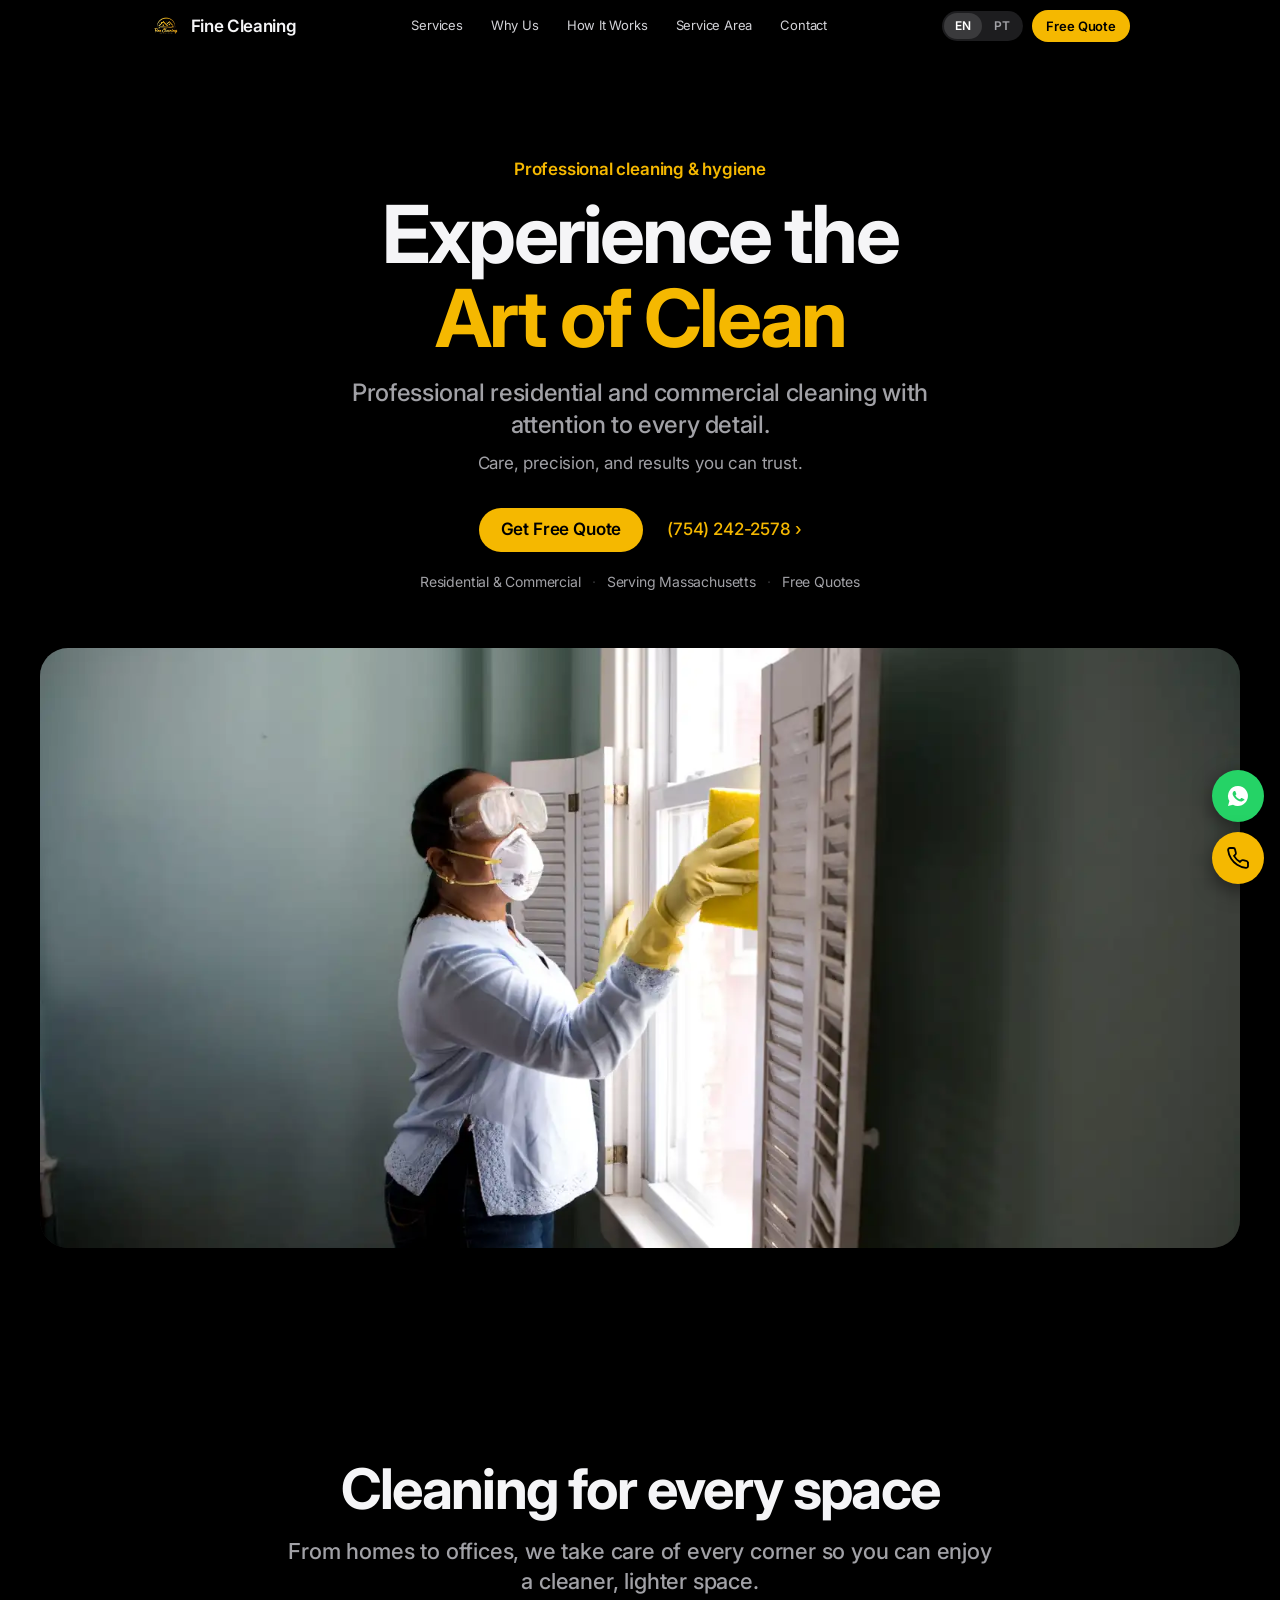
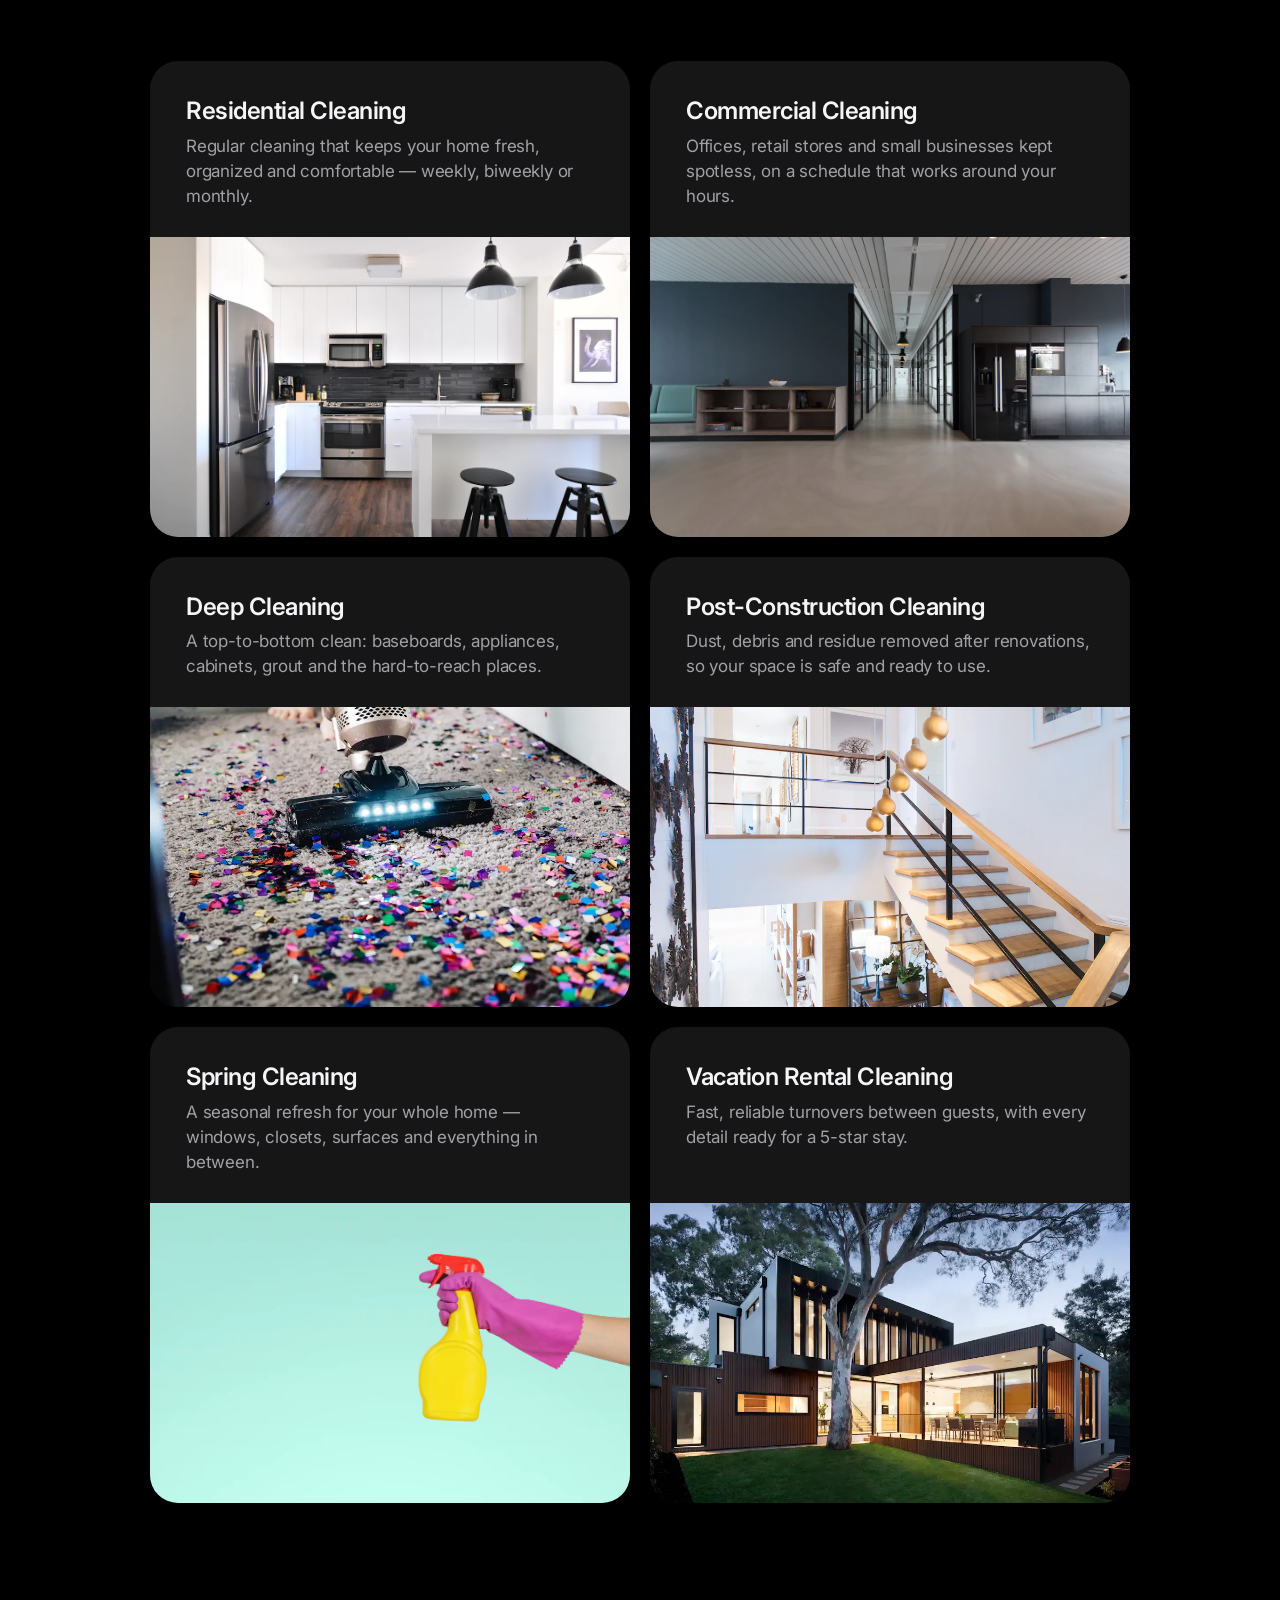
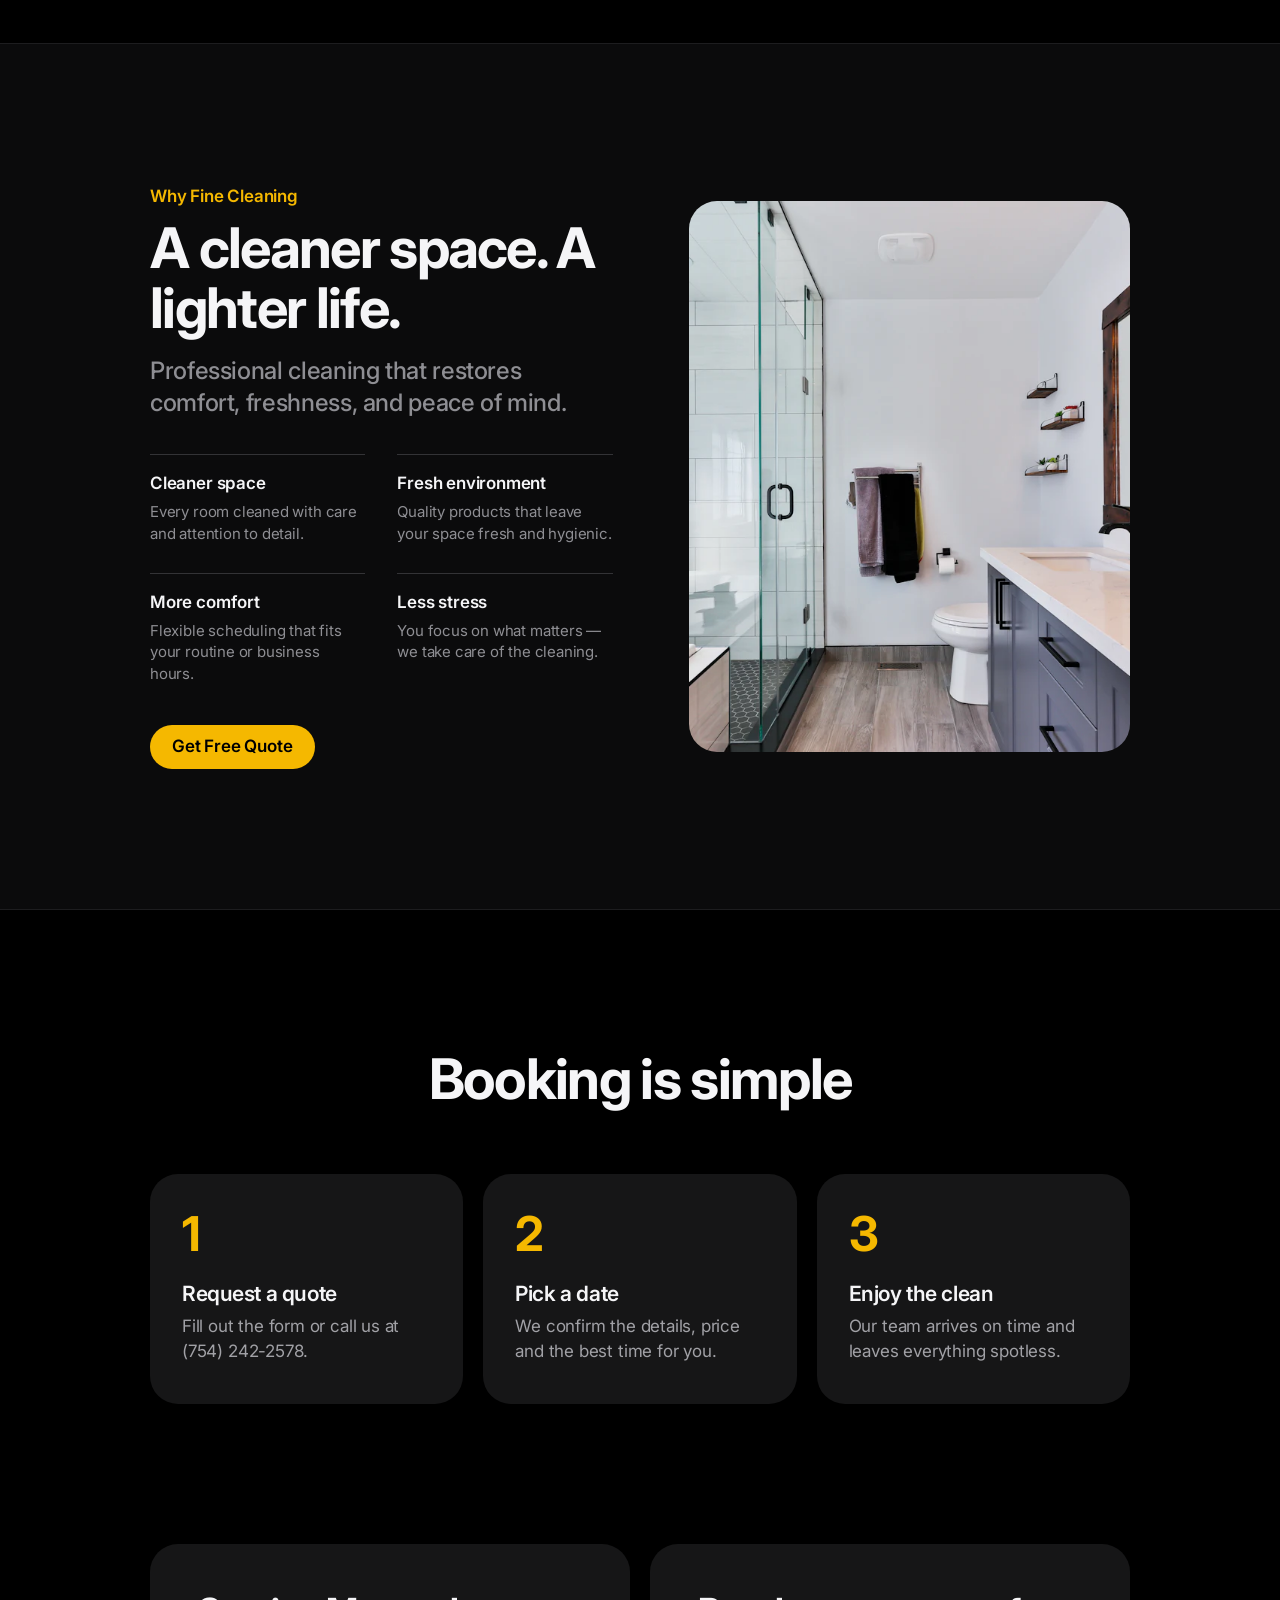
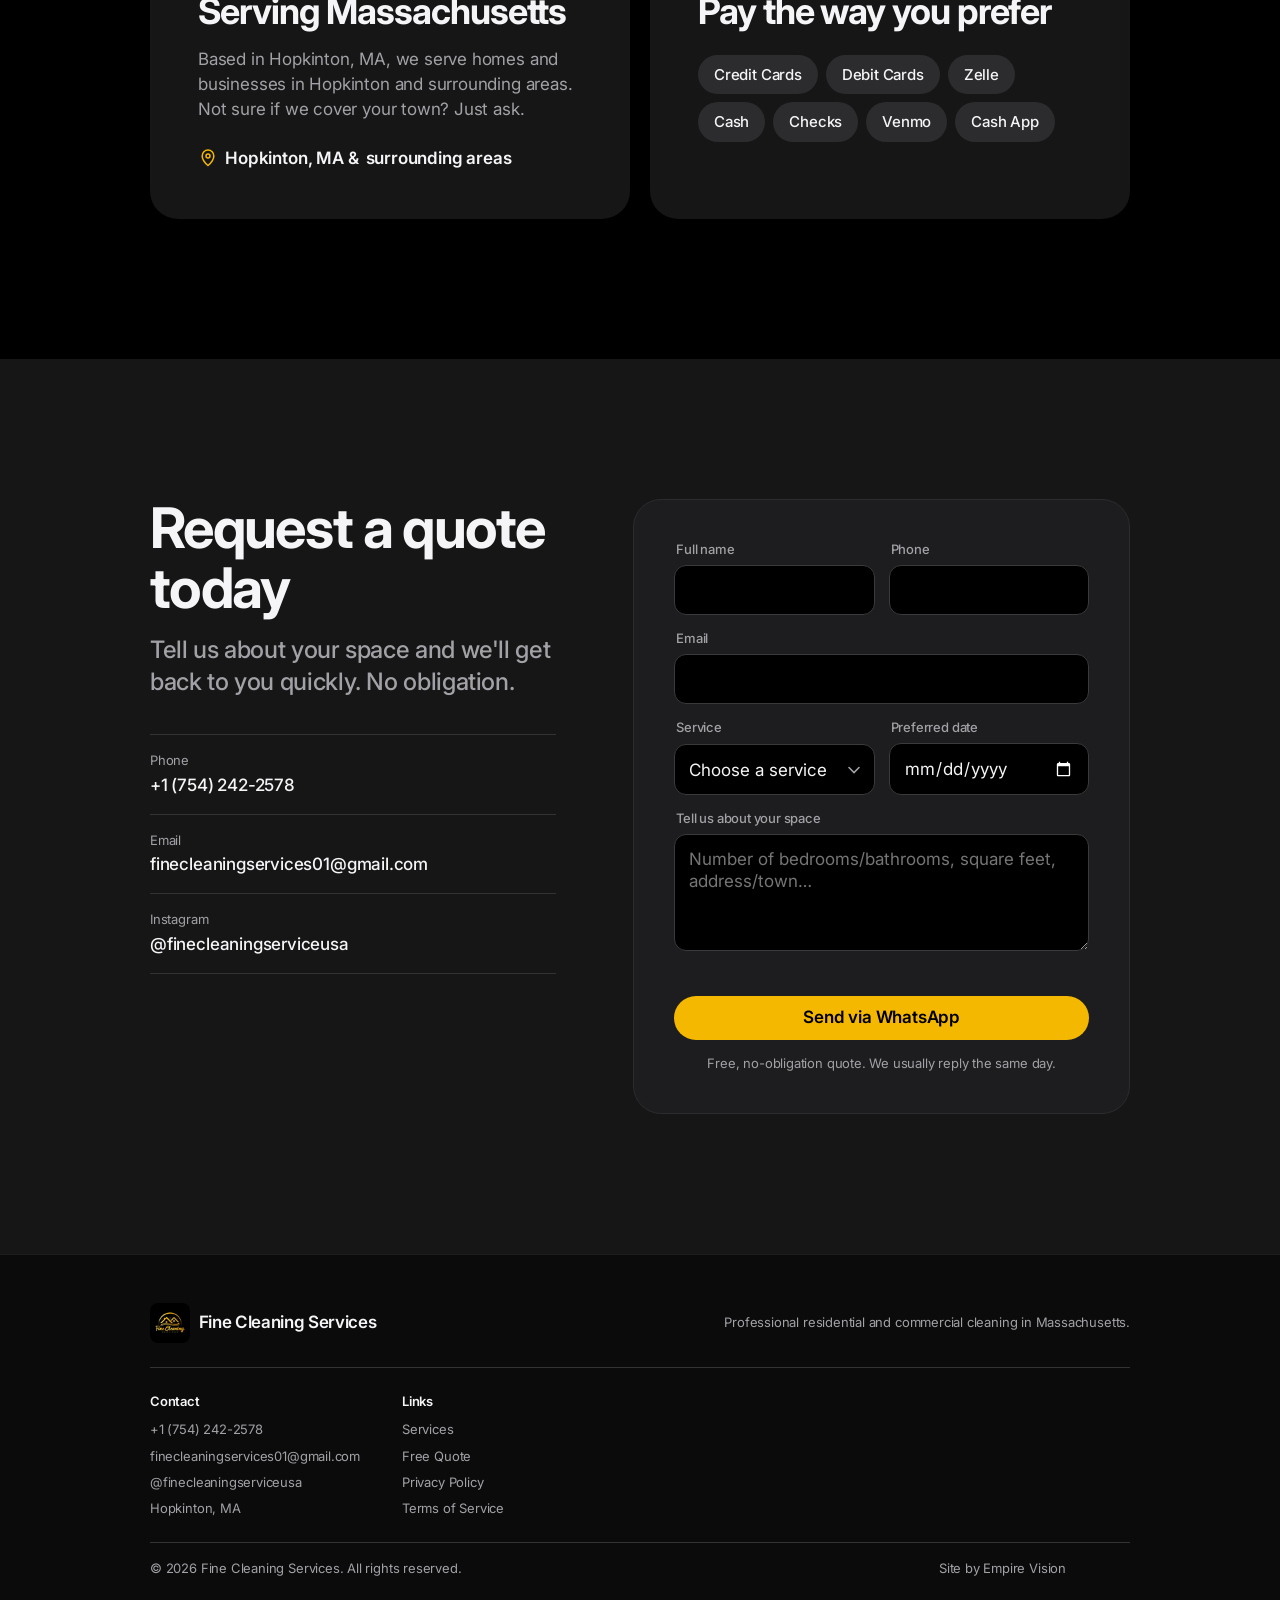
==== commit 7aa5af96: "Keep brand palette: Apple-style layout in black and gold Co-Authored-By: Claude Opus 5.5 <noreply@an" ====
--- a/index.html
+++ b/index.html
@@ -7,7 +7,7 @@
   <meta name="description" content="Professional residential and commercial cleaning in Hopkinton and across Massachusetts. Deep, post-construction, spring and vacation rental cleaning. Free quote: (754) 242-2578." />
   <link rel="canonical" href="https://www.finecleaningusa.com/" />
   <link rel="alternate" hreflang="en" href="https://www.finecleaningusa.com/" />
-  <meta name="theme-color" content="#fbfbfd" />
+  <meta name="theme-color" content="#000000" />
   <link rel="icon" href="/favicon.ico" sizes="48x48" />
   <link rel="icon" type="image/png" href="/icon-512.png" sizes="512x512" />
   <link rel="apple-touch-icon" href="/apple-touch-icon.png" />
--- a/assets/styles.css
+++ b/assets/styles.css
@@ -1,20 +1,21 @@
 /* Fine Cleaning Services — Apple-style design system */
 :root {
   /* Surfaces */
-  --bg: #fbfbfd;
-  --surface: #ffffff;
-  --gray: #f5f5f7;
-  --line: #d2d2d7;
+  --bg: #000000;
+  --surface: #1d1d1f;
+  --gray: #161617;
+  --line: #333336;
   --dark: #000000;
-  --dark-2: #161617;
+  --dark-2: #0b0b0c;
   /* Text */
-  --text: #1d1d1f;
-  --muted: #6e6e73;
-  --muted-dark: #a1a1a6;
+  --text: #f5f5f7;
+  --muted: #a1a1a6;
+  --muted-dark: #8e8e93;
   /* Brand accent (gold from the logo), used sparingly */
-  --gold: #c9930a;       /* on dark */
-  --gold-ink: #8f6400;   /* on light, AA contrast */
-  --gold-soft: #f5b800;
+  --gold: #f5b800;
+  --gold-ink: #f5b800;
+  --gold-hover: #ffc72e;
+  --on-gold: #000000;
   /* Shape & motion */
   --r-lg: 28px;
   --r-md: 18px;
@@ -23,6 +24,7 @@
   --font: -apple-system, BlinkMacSystemFont, "SF Pro Display", "SF Pro Text", "Inter", "Segoe UI", Roboto, "Helvetica Neue", Arial, sans-serif;
 }
 
+:root { color-scheme: dark; }
 *, *::before, *::after { box-sizing: border-box; }
 html { scroll-behavior: smooth; scroll-padding-top: 64px; -webkit-text-size-adjust: 100%; }
 body { margin: 0; background: var(--bg); color: var(--text); font: 400 1.0625rem/1.47 var(--font); letter-spacing: -0.011em; -webkit-font-smoothing: antialiased; }
@@ -31,7 +33,7 @@
 h1, h2, h3 { margin: 0; font-weight: 600; color: inherit; }
 p { margin: 0; }
 [hidden] { display: none !important; }
-:focus-visible { outline: 2px solid #0071e3; outline-offset: 3px; border-radius: 6px; }
+:focus-visible { outline: 2px solid var(--gold); outline-offset: 3px; border-radius: 6px; }
 
 .wrap { width: min(980px, 100% - 44px); margin-inline: auto; }
 .wrap--wide { width: min(1200px, 100% - 32px); }
@@ -49,28 +51,28 @@
 /* Buttons & links */
 .btn { display: inline-flex; align-items: center; justify-content: center; gap: .4rem; min-height: 44px; padding: 0 22px; border-radius: 980px; border: 0; font: 500 1.0625rem/1 var(--font); letter-spacing: -0.01em; cursor: pointer; transition: background-color .2s var(--ease), transform .1s ease-out; -webkit-tap-highlight-color: transparent; }
 .btn:active { transform: scale(.97); }
-.btn--dark { background: var(--text); color: #fff; }
-.btn--dark:hover { background: #333336; }
-.btn--light { background: #fff; color: var(--text); }
-.btn--light:hover { background: #e8e8ed; }
+.btn--dark { background: var(--gold); color: var(--on-gold); font-weight: 600; }
+.btn--dark:hover { background: var(--gold-hover); }
+.btn--light { background: var(--gold); color: var(--on-gold); font-weight: 600; }
+.btn--light:hover { background: var(--gold-hover); }
 .btn--sm { min-height: 32px; padding: 0 14px; font-size: .8125rem; }
 .btn--block { width: 100%; }
 .link { color: var(--gold-ink); font-size: 1.0625rem; font-weight: 500; display: inline-flex; align-items: center; gap: .25rem; min-height: 44px; }
 .link:hover { text-decoration: underline; }
 
 /* Navigation — translucent material */
-.nav { position: sticky; top: 0; z-index: 50; background: rgba(251, 251, 253, .78); backdrop-filter: saturate(180%) blur(20px); -webkit-backdrop-filter: saturate(180%) blur(20px); border-bottom: 1px solid transparent; transition: border-color .3s var(--ease); }
-.nav.is-scrolled { border-bottom-color: rgba(0, 0, 0, .08); }
+.nav { position: sticky; top: 0; z-index: 50; background: rgba(0, 0, 0, .72); backdrop-filter: saturate(180%) blur(20px); -webkit-backdrop-filter: saturate(180%) blur(20px); border-bottom: 1px solid transparent; transition: border-color .3s var(--ease); }
+.nav.is-scrolled { border-bottom-color: rgba(255, 255, 255, .12); }
 .nav__inner { height: 52px; display: flex; align-items: center; justify-content: space-between; gap: 1rem; }
 .brand { display: inline-flex; align-items: center; gap: .55rem; font-weight: 600; font-size: 1.0625rem; letter-spacing: -0.02em; }
 .brand img { border-radius: 8px; }
-.nav__links { display: flex; gap: 1.75rem; font-size: .8125rem; color: #424245; }
+.nav__links { display: flex; gap: 1.75rem; font-size: .8125rem; color: #d2d2d7; }
 .nav__links a { transition: color .2s; }
 .nav__links a:hover { color: var(--text); }
 .nav__actions { display: flex; align-items: center; gap: .6rem; }
-.seg { display: inline-flex; background: #e8e8ed; border-radius: 980px; padding: 2px; }
+.seg { display: inline-flex; background: #1d1d1f; border-radius: 980px; padding: 2px; }
 .seg button { border: 0; background: none; font: 600 .75rem/1 var(--font); color: var(--muted); padding: .42rem .7rem; border-radius: 980px; cursor: pointer; min-width: 36px; transition: background .2s, color .2s; }
-.seg button.is-active { background: #fff; color: var(--text); box-shadow: 0 1px 3px rgba(0,0,0,.12); }
+.seg button.is-active { background: #3a3a3c; color: #fff; }
 .menu { display: none; width: 40px; height: 40px; border: 0; background: none; cursor: pointer; flex-direction: column; justify-content: center; align-items: center; gap: 6px; -webkit-tap-highlight-color: transparent; }
 .menu span { width: 17px; height: 1.5px; background: var(--text); border-radius: 2px; transition: transform .3s var(--ease); }
 .menu[aria-expanded="true"] span:first-child { transform: translateY(3.75px) rotate(45deg); }
@@ -93,7 +95,7 @@
 .section { padding: clamp(80px, 11vw, 140px) 0; }
 .section--tight { padding-top: 0; }
 .section--gray { background: var(--gray); }
-.section--dark { background: var(--dark); color: #f5f5f7; }
+.section--dark { background: var(--dark-2); color: #f5f5f7; border-block: 1px solid #1d1d1f; }
 .head { text-align: center; max-width: 720px; margin: 0 auto clamp(40px, 6vw, 64px); }
 .head p { margin-top: 1rem; color: var(--muted); font-size: clamp(1.1875rem, 2vw, 1.375rem); line-height: 1.38; font-weight: 500; }
 
@@ -131,7 +133,7 @@
 .pin { display: flex; align-items: center; gap: .45rem; margin-top: 1.5rem !important; color: var(--text) !important; font-weight: 600; }
 .pin svg { width: 20px; height: 20px; fill: none; stroke: var(--gold-ink); stroke-width: 1.8; }
 .pay { list-style: none; padding: 0; margin: 1.5rem 0 0; display: flex; flex-wrap: wrap; gap: 8px; }
-.pay li { background: #fff; border-radius: 980px; padding: .55rem 1rem; font-size: .9375rem; font-weight: 500; }
+.pay li { background: #2c2c2e; border-radius: 980px; padding: .55rem 1rem; font-size: .9375rem; font-weight: 500; }
 
 /* Quote */
 .quote { display: grid; grid-template-columns: .9fr 1.1fr; gap: clamp(32px, 6vw, 80px); align-items: start; }
@@ -142,23 +144,23 @@
 .contact__k { font-size: .8125rem; color: var(--muted); }
 .contact a { font-size: 1.0625rem; font-weight: 500; word-break: break-word; }
 .contact a:hover { color: var(--gold-ink); }
-.form { position: relative; background: var(--surface); border-radius: var(--r-lg); padding: clamp(24px, 4vw, 40px); display: grid; gap: 14px; box-shadow: 0 2px 12px rgba(0,0,0,.04); }
+.form { position: relative; background: var(--surface); border-radius: var(--r-lg); padding: clamp(24px, 4vw, 40px); display: grid; gap: 14px; border: 1px solid #2c2c2e; }
 .form__row { display: grid; grid-template-columns: 1fr 1fr; gap: 14px; }
 .field { display: grid; gap: 6px; }
 .field > span { font-size: .8125rem; font-weight: 500; color: var(--muted); padding-left: 2px; }
-.field input, .field select, .field textarea { width: 100%; font: 400 1.0625rem/1.3 var(--font); color: var(--text); background: var(--surface); border: 1px solid var(--line); border-radius: var(--r-sm); padding: 13px 14px; min-height: 48px; transition: border-color .2s, box-shadow .2s; -webkit-appearance: none; appearance: none; }
-.field select { background-image: url("data:image/svg+xml,%3Csvg xmlns='http://www.w3.org/2000/svg' width='12' height='8' viewBox='0 0 12 8'%3E%3Cpath d='M1 1.5l5 5 5-5' stroke='%236e6e73' stroke-width='1.6' fill='none' stroke-linecap='round'/%3E%3C/svg%3E"); background-repeat: no-repeat; background-position: right 14px center; padding-right: 36px; }
+.field input, .field select, .field textarea { width: 100%; font: 400 1.0625rem/1.3 var(--font); color: var(--text); background: #000; border: 1px solid #3a3a3c; border-radius: var(--r-sm); padding: 13px 14px; min-height: 48px; transition: border-color .2s, box-shadow .2s; -webkit-appearance: none; appearance: none; }
+.field select { background-image: url("data:image/svg+xml,%3Csvg xmlns='http://www.w3.org/2000/svg' width='12' height='8' viewBox='0 0 12 8'%3E%3Cpath d='M1 1.5l5 5 5-5' stroke='%23a1a1a6' stroke-width='1.6' fill='none' stroke-linecap='round'/%3E%3C/svg%3E"); background-repeat: no-repeat; background-position: right 14px center; padding-right: 36px; }
 .field textarea { resize: vertical; min-height: 110px; }
-.field input:focus, .field select:focus, .field textarea:focus { outline: none; border-color: #0071e3; box-shadow: 0 0 0 4px rgba(0, 113, 227, .15); }
-.field input[aria-invalid="true"], .field select[aria-invalid="true"] { border-color: #e30000; }
-.form__error { color: #e30000; font-size: .875rem; min-height: 1.2em; }
+.field input:focus, .field select:focus, .field textarea:focus { outline: none; border-color: var(--gold); box-shadow: 0 0 0 4px rgba(245, 184, 0, .18); }
+.field input[aria-invalid="true"], .field select[aria-invalid="true"] { border-color: #ff453a; }
+.form__error { color: #ff453a; font-size: .875rem; min-height: 1.2em; }
 .form__note { text-align: center; color: var(--muted); font-size: .8125rem; }
 .form__done { position: absolute; inset: 0; background: var(--surface); border-radius: var(--r-lg); display: grid; place-content: center; text-align: center; padding: 2rem; gap: .5rem; }
 .form__done h3 { font-size: 2rem; }
 .form__done p { color: var(--muted); max-width: 32ch; margin: 0 auto; }
 
 /* Footer */
-.footer { background: var(--gray); color: var(--muted); font-size: .8125rem; padding: 48px 0 28px; border-top: 1px solid #e5e5ea; }
+.footer { background: #0b0b0c; color: var(--muted); font-size: .8125rem; padding: 48px 0 28px; border-top: 1px solid #1d1d1f; }
 .footer__top { display: flex; align-items: center; justify-content: space-between; gap: 1rem; flex-wrap: wrap; padding-bottom: 24px; border-bottom: 1px solid var(--line); }
 .brand--foot { color: var(--text); }
 .footer__cols { display: grid; grid-template-columns: repeat(2, minmax(0, 220px)); gap: 2rem; padding: 24px 0; }
@@ -169,20 +171,20 @@
 
 /* Floating actions */
 .fab { position: fixed; right: 16px; bottom: calc(16px + env(safe-area-inset-bottom)); z-index: 60; display: grid; gap: 10px; }
-.fab__btn { width: 52px; height: 52px; border-radius: 50%; display: grid; place-items: center; box-shadow: 0 6px 20px rgba(0,0,0,.18); transition: transform .1s ease-out; }
+.fab__btn { width: 52px; height: 52px; border-radius: 50%; display: grid; place-items: center; box-shadow: 0 6px 20px rgba(0,0,0,.5); transition: transform .1s ease-out; }
 .fab__btn:active { transform: scale(.94); }
 .fab__btn svg { width: 24px; height: 24px; }
 .fab__btn--wa { background: #25d366; }
 .fab__btn--wa svg { fill: #fff; }
-.fab__btn--call { background: var(--text); }
-.fab__btn--call svg { fill: none; stroke: #fff; stroke-width: 1.8; }
+.fab__btn--call { background: var(--gold); }
+.fab__btn--call svg { fill: none; stroke: #000; stroke-width: 1.8; }
 
 /* Legal pages */
 .legal { padding: clamp(56px, 8vw, 96px) 0 96px; }
 .legal .wrap { max-width: 720px; }
 .legal h1 { font-size: clamp(2.25rem, 5vw, 3rem); margin-bottom: .5rem; }
 .legal h2 { font-size: 1.375rem; margin: 2.25rem 0 .5rem; letter-spacing: -0.02em; }
-.legal p { color: #424245; }
+.legal p { color: #d2d2d7; }
 .legal .updated { color: var(--muted); margin-bottom: 1.5rem; font-size: .9375rem; }
 .legal a { color: var(--gold-ink); }
 .legal a:hover { text-decoration: underline; }
@@ -202,9 +204,9 @@
 
 /* Responsive */
 @media (max-width: 900px) {
-  .nav__links { position: fixed; inset: 52px 0 auto; flex-direction: column; gap: 0; padding: 8px 22px 20px; background: var(--bg); min-height: calc(100dvh - 52px); border-bottom: 1px solid rgba(0,0,0,.08); font-size: 1.0625rem; opacity: 0; visibility: hidden; transform: translateY(-8px); transition: opacity .25s var(--ease), transform .25s var(--ease), visibility .25s; }
+  .nav__links { position: fixed; inset: 52px 0 auto; flex-direction: column; gap: 0; padding: 8px 22px 20px; background: var(--bg); min-height: calc(100dvh - 52px); border-bottom: 1px solid var(--line); font-size: 1.0625rem; opacity: 0; visibility: hidden; transform: translateY(-8px); transition: opacity .25s var(--ease), transform .25s var(--ease), visibility .25s; }
   .nav__links.is-open { opacity: 1; visibility: visible; transform: none; }
-  .nav__links a { padding: 14px 0; border-bottom: 1px solid #e5e5ea; color: var(--text); }
+  .nav__links a { padding: 14px 0; border-bottom: 1px solid var(--line); color: var(--text); }
   .menu { display: flex; }
   .why, .quote { grid-template-columns: 1fr; }
   .why__media { aspect-ratio: 16 / 11; order: -1; }
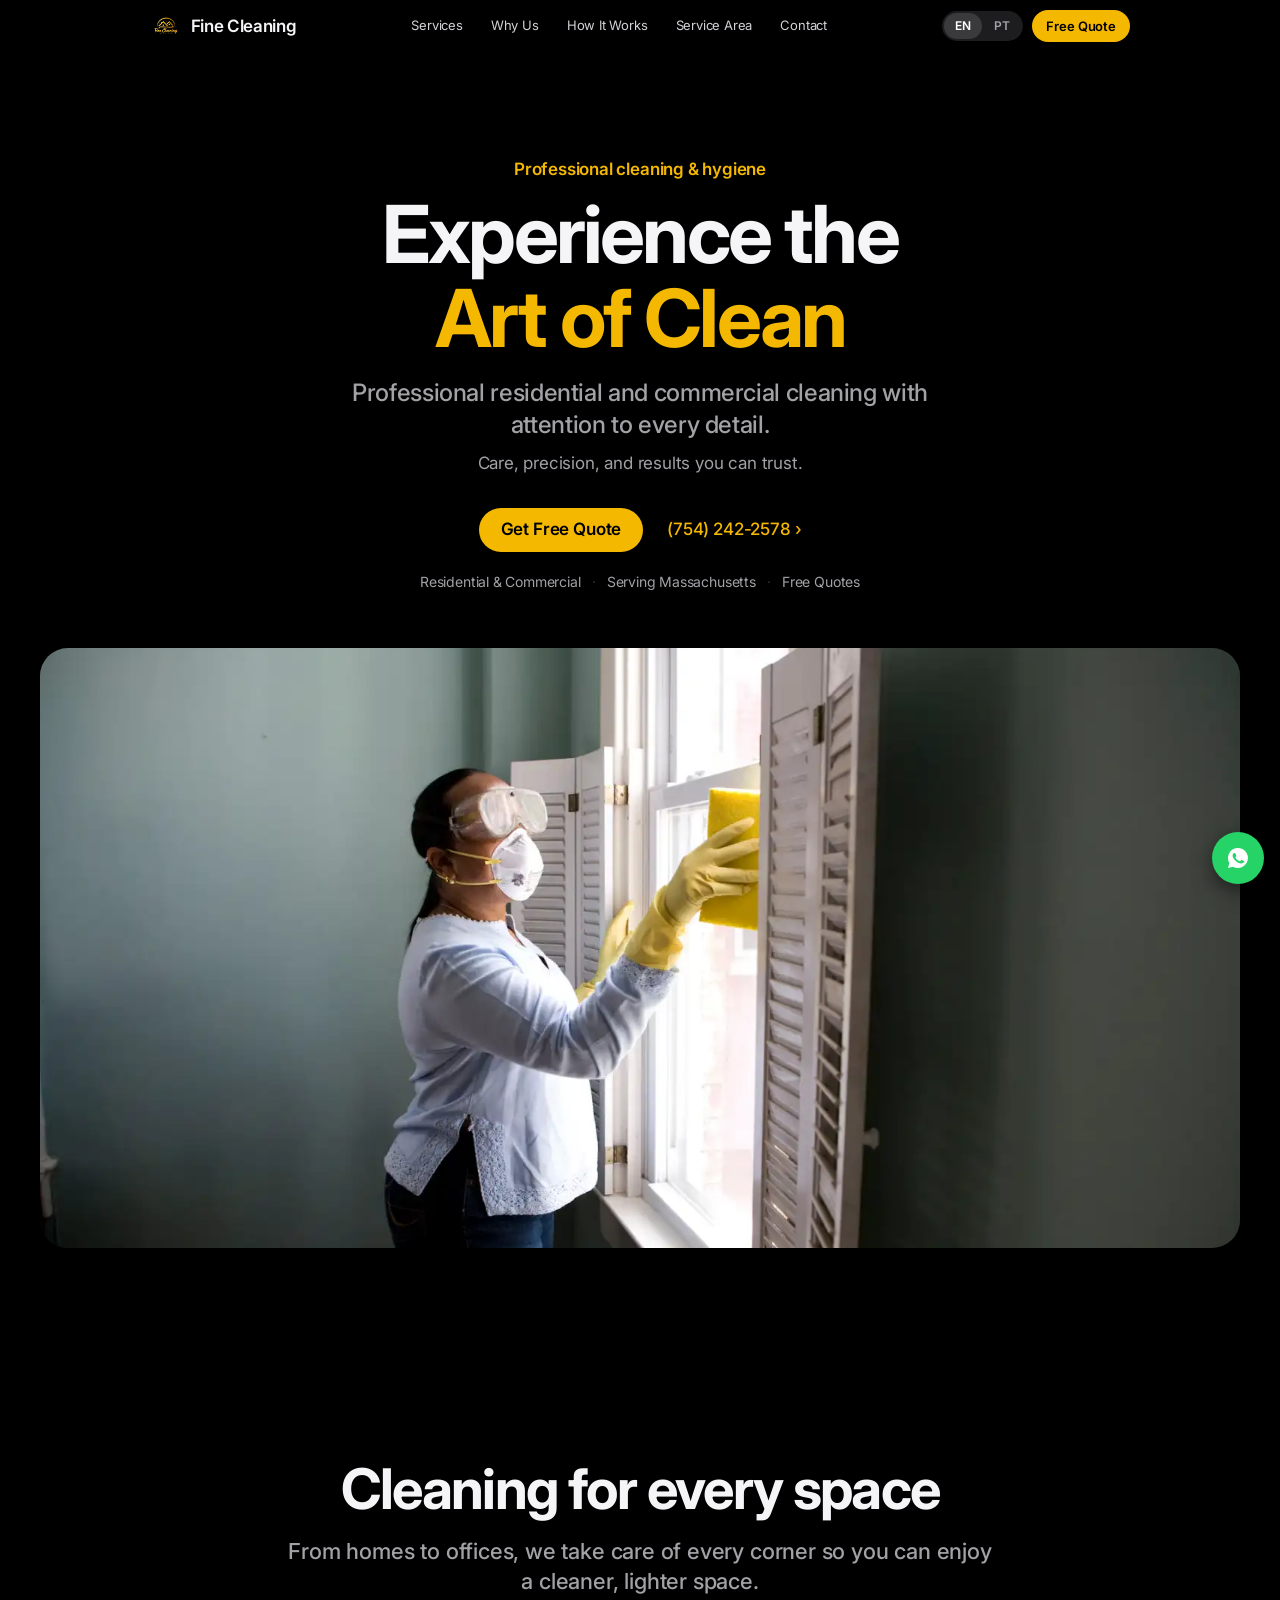
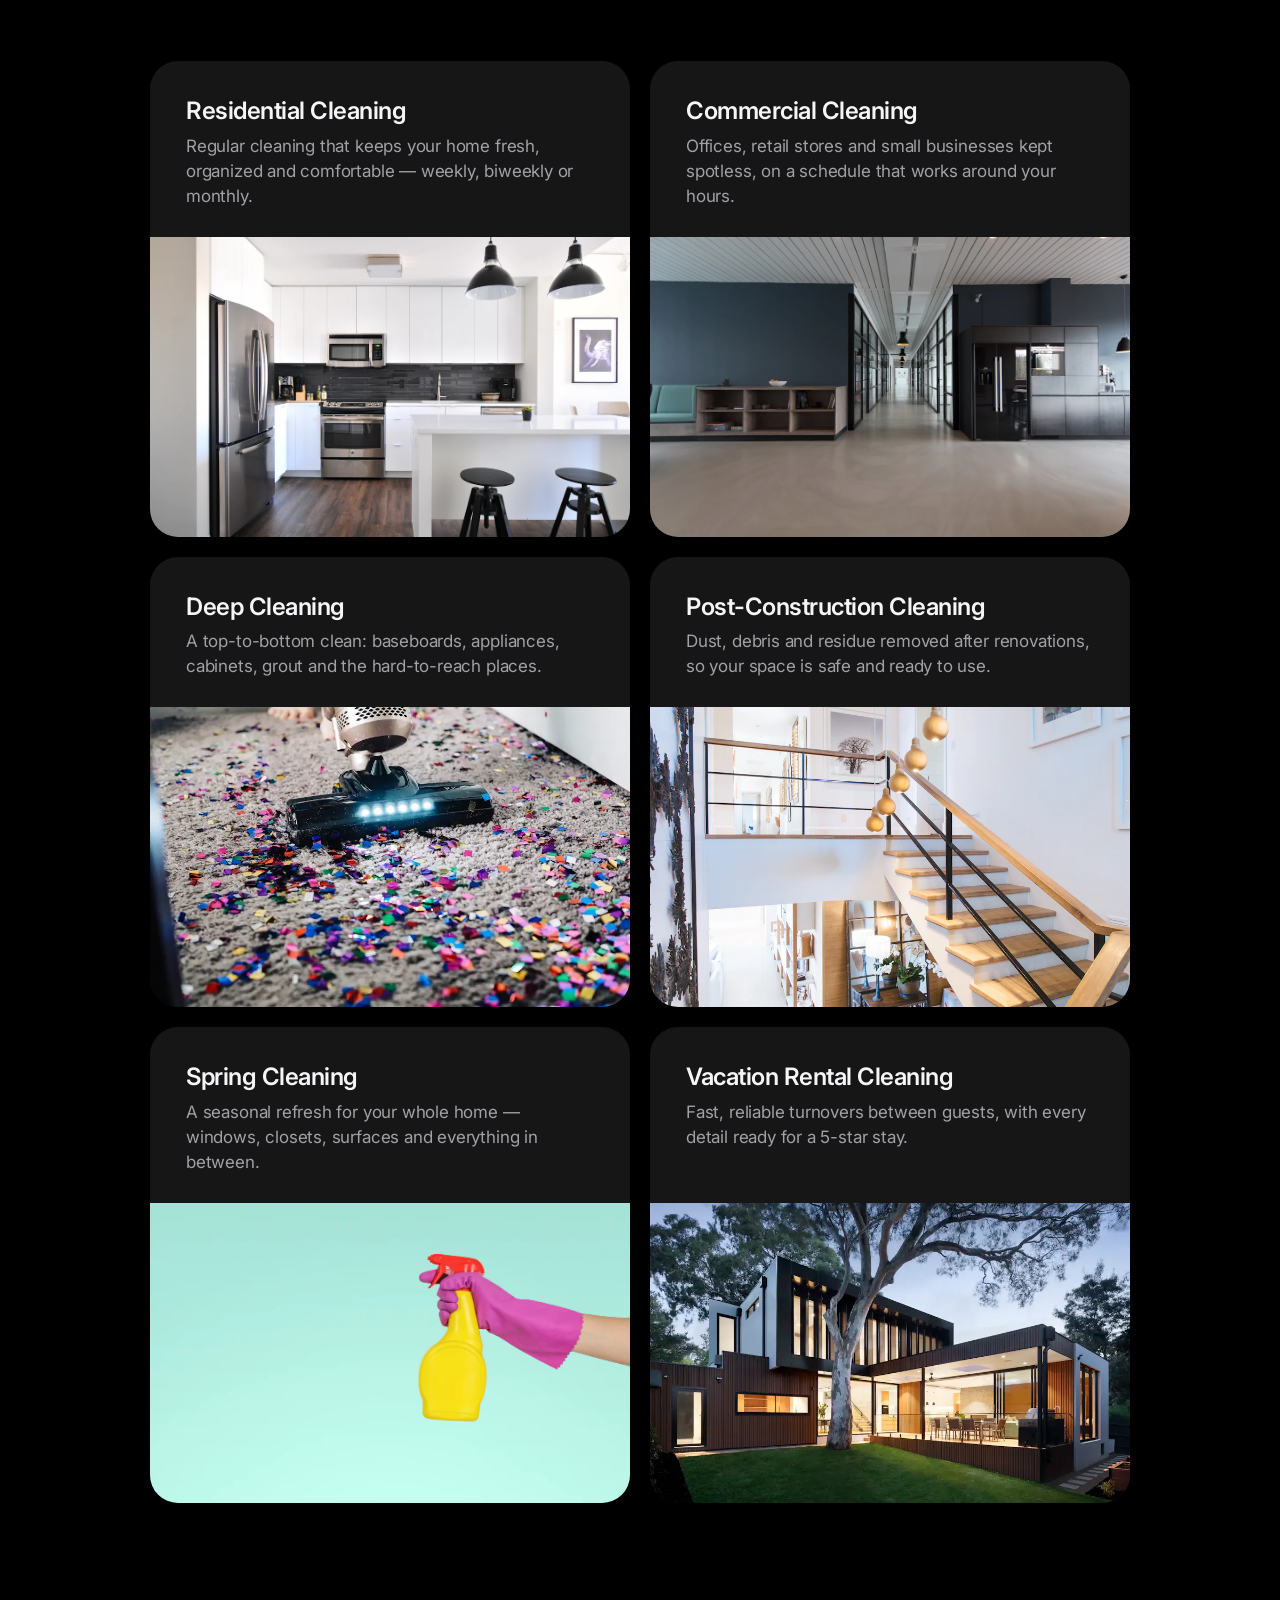
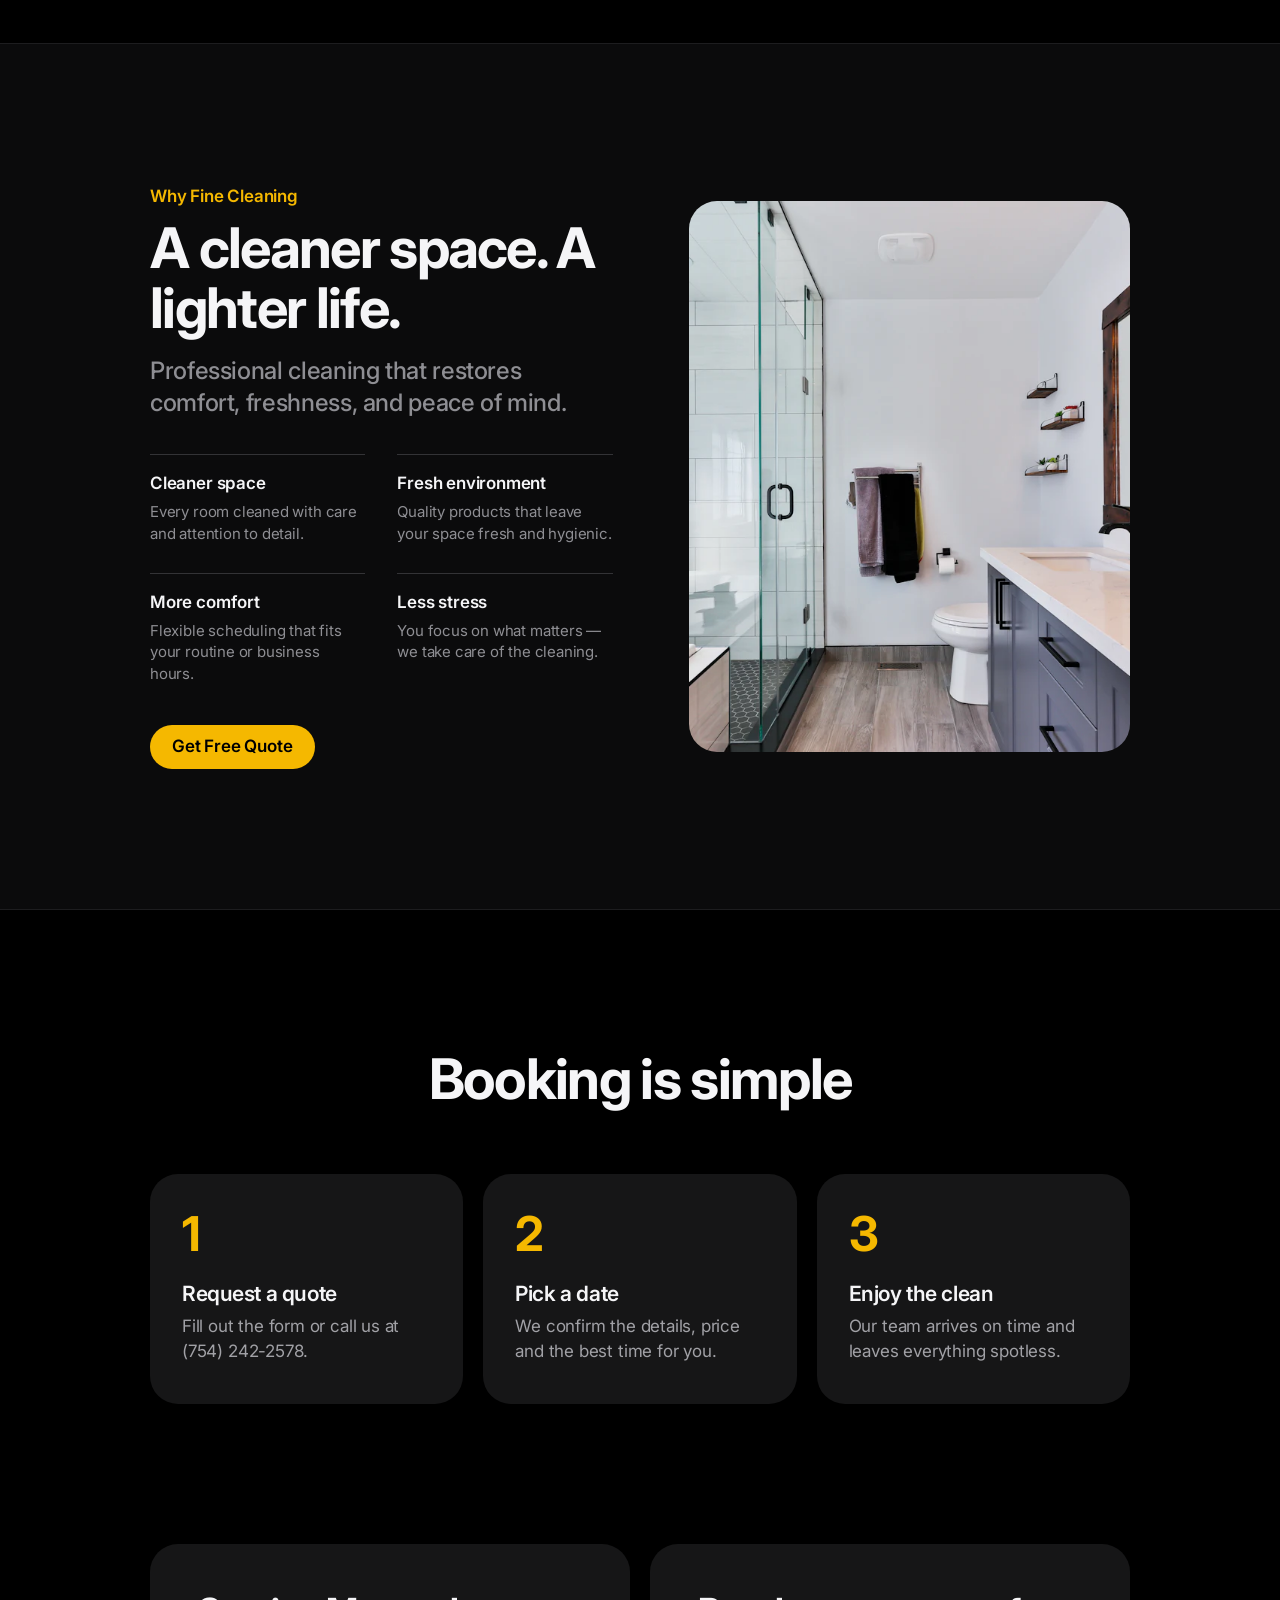
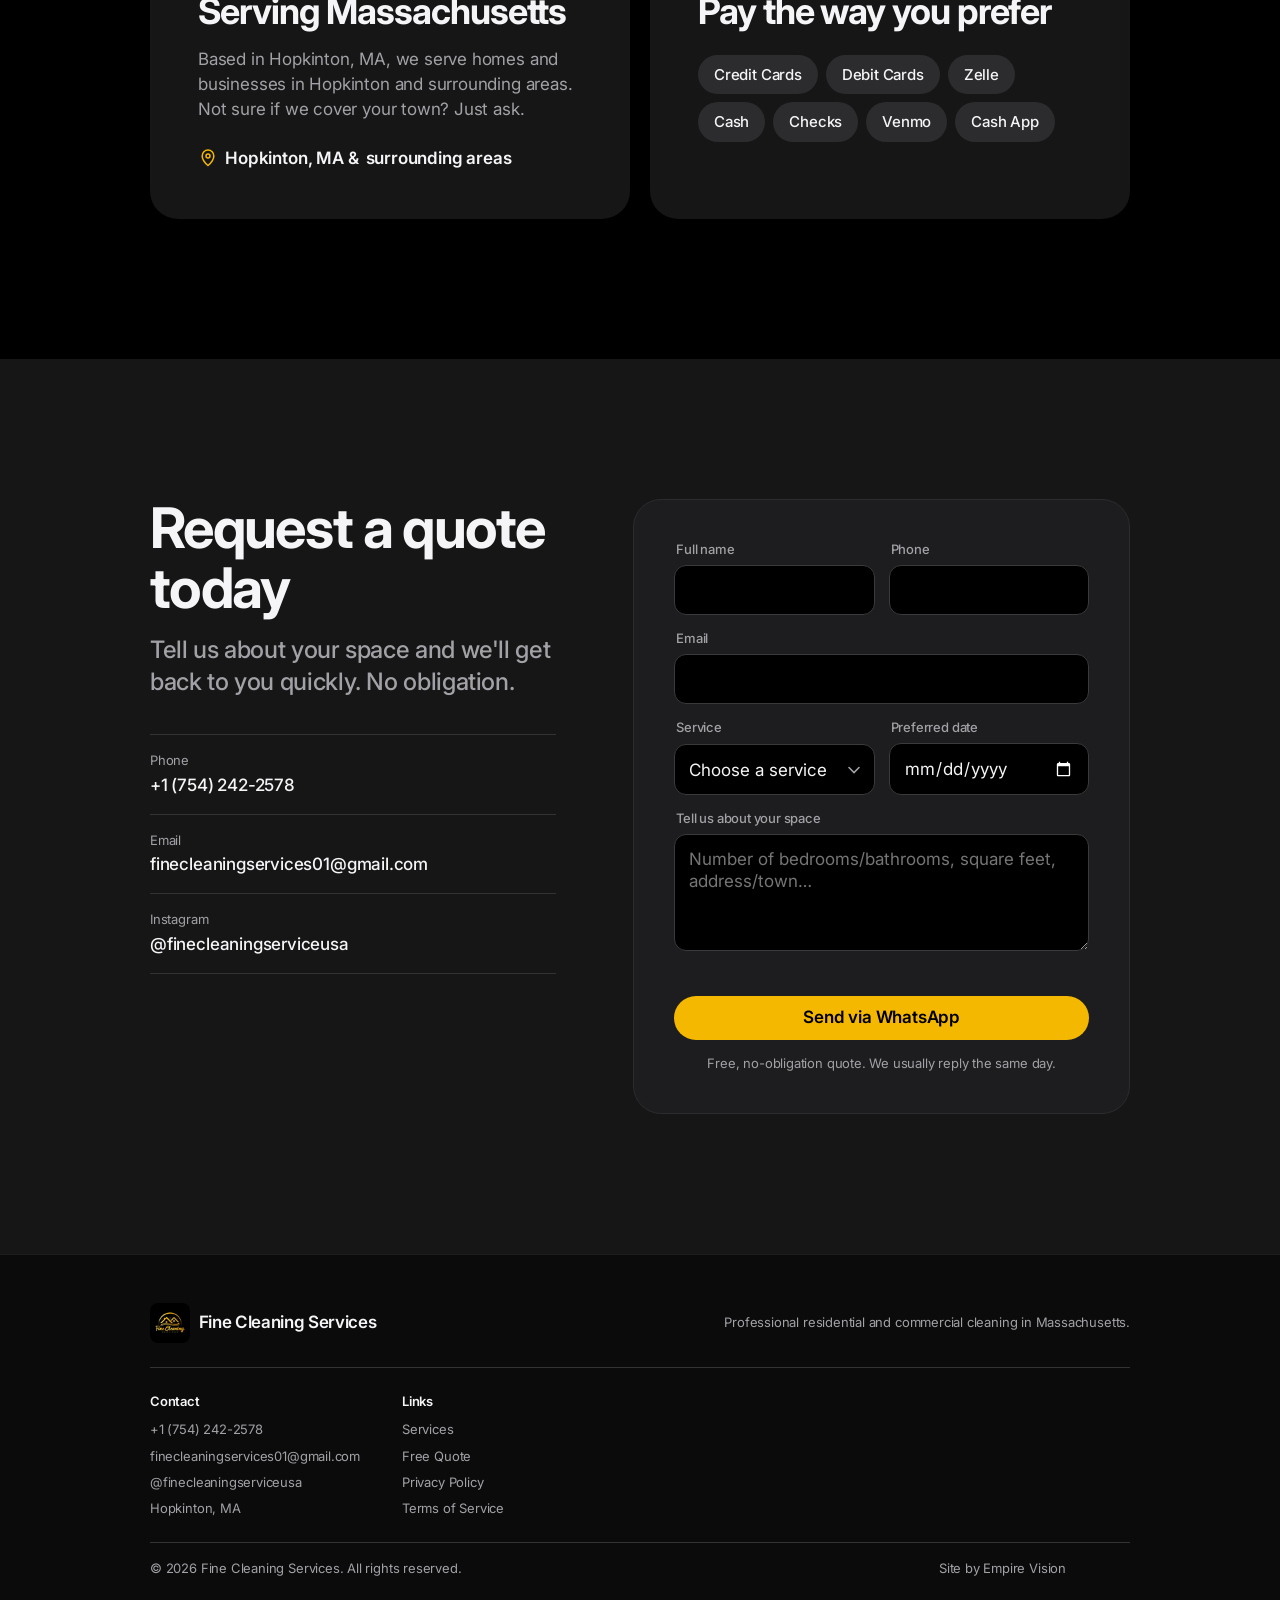
==== commit 4fe472d5: "Keep only the WhatsApp floating button Co-Authored-By: Claude Opus 5.5 <noreply@anthropic.com>" ====
--- a/index.html
+++ b/index.html
@@ -274,9 +274,6 @@
   <a href="https://wa.me/17542422578" target="_blank" rel="noopener" class="fab__btn fab__btn--wa" aria-label="WhatsApp">
     <svg viewBox="0 0 24 24" aria-hidden="true"><path d="M12 2a10 10 0 0 0-8.6 15.1L2 22l5-1.3A10 10 0 1 0 12 2zm5.5 14.2c-.2.6-1.3 1.2-1.8 1.2-.5.1-1 .2-3.3-.7-2.8-1.1-4.5-4-4.7-4.2-.1-.2-1.1-1.5-1.1-2.8s.7-2 1-2.3c.2-.3.5-.3.7-.3h.5c.2 0 .4 0 .6.5l.9 2.1c.1.2.1.3 0 .5l-.3.5-.4.4c-.1.1-.3.3-.1.6.2.3.8 1.3 1.7 2.1 1.2 1 2.1 1.3 2.4 1.5.3.1.5.1.6-.1l.9-1.1c.2-.3.4-.2.7-.1l2 1c.3.1.5.2.5.3.1.1.1.6-.1 1.2z"/></svg>
   </a>
-  <a href="tel:+17542422578" class="fab__btn fab__btn--call" aria-label="Call">
-    <svg viewBox="0 0 24 24" aria-hidden="true"><path d="M22 16.9v3a2 2 0 0 1-2.2 2 19.8 19.8 0 0 1-8.6-3.1 19.5 19.5 0 0 1-6-6A19.8 19.8 0 0 1 2.1 4.2 2 2 0 0 1 4.1 2h3a2 2 0 0 1 2 1.7c.1 1 .4 1.9.7 2.8a2 2 0 0 1-.5 2.1L8 9.9a16 16 0 0 0 6 6l1.3-1.3a2 2 0 0 1 2.1-.4c.9.3 1.8.6 2.8.7a2 2 0 0 1 1.7 2z"/></svg>
-  </a>
 </div>
 
 <script src="assets/main.js" defer></script>
